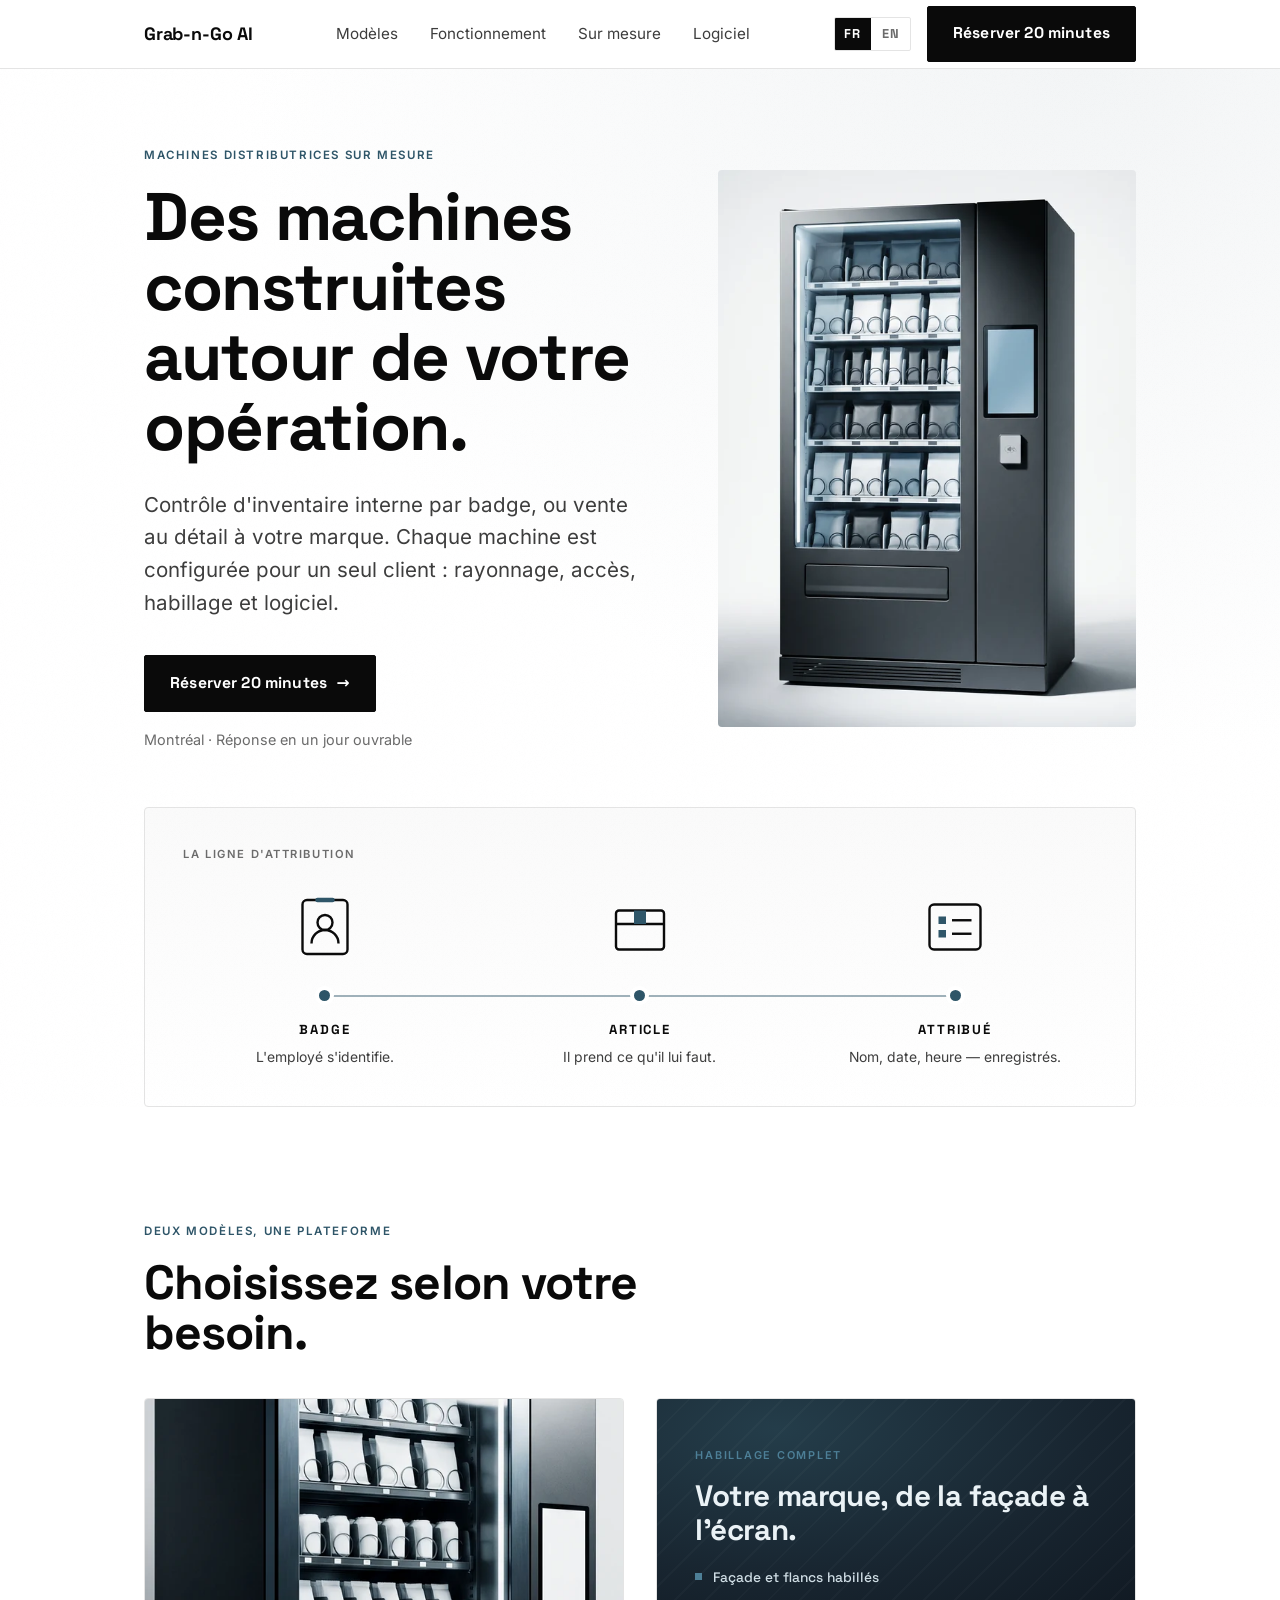
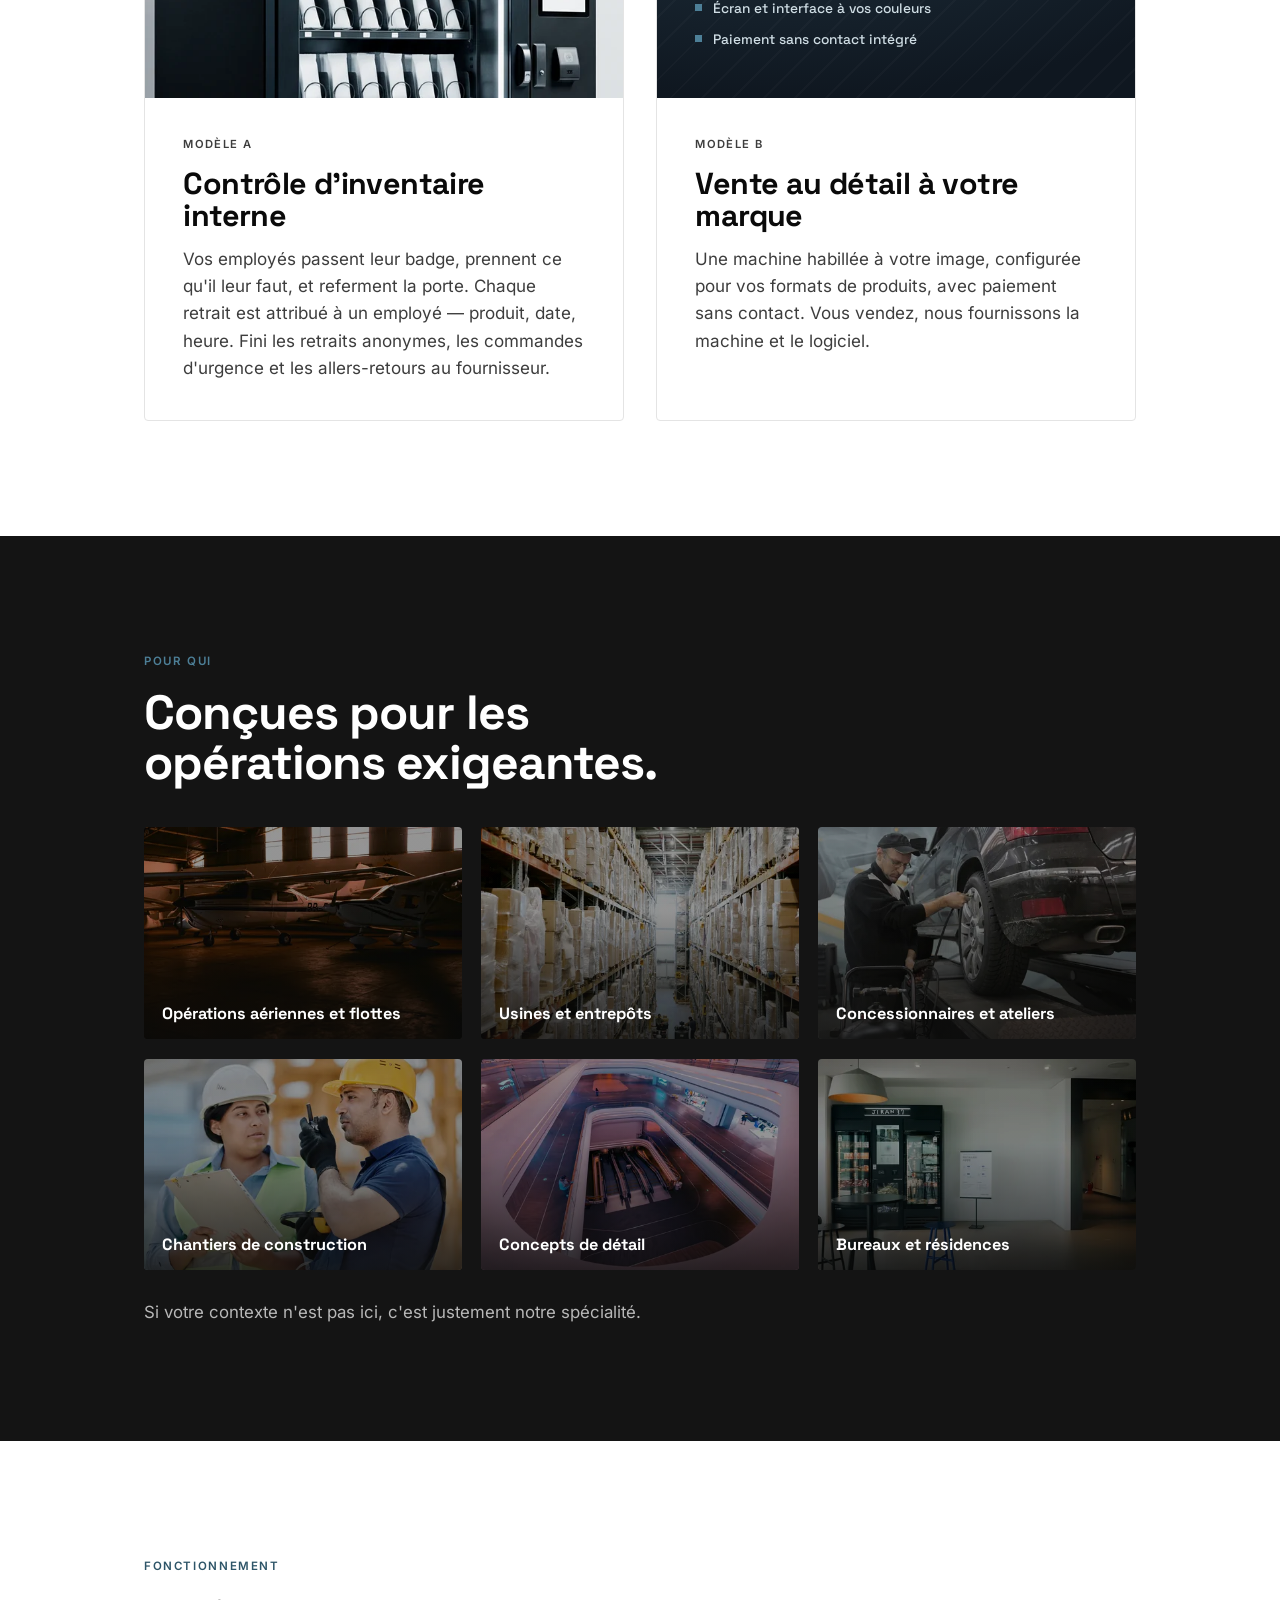
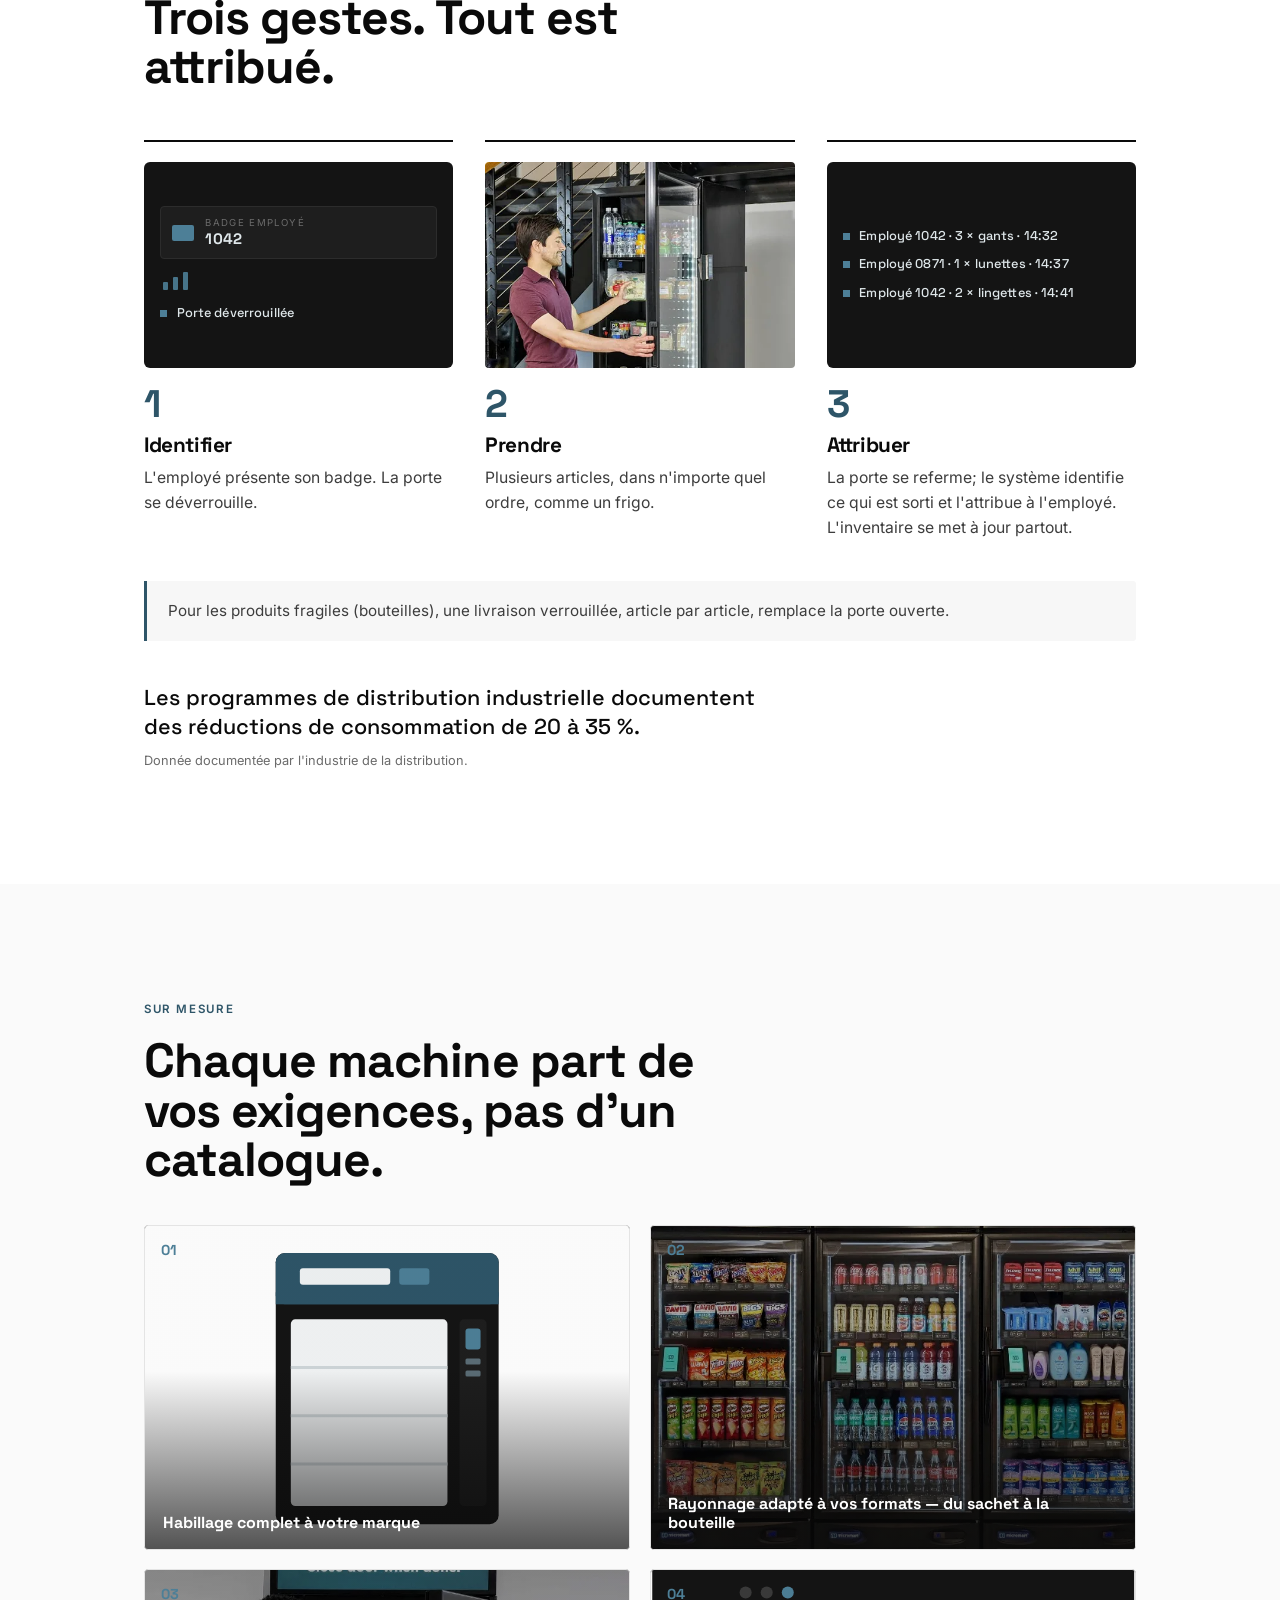
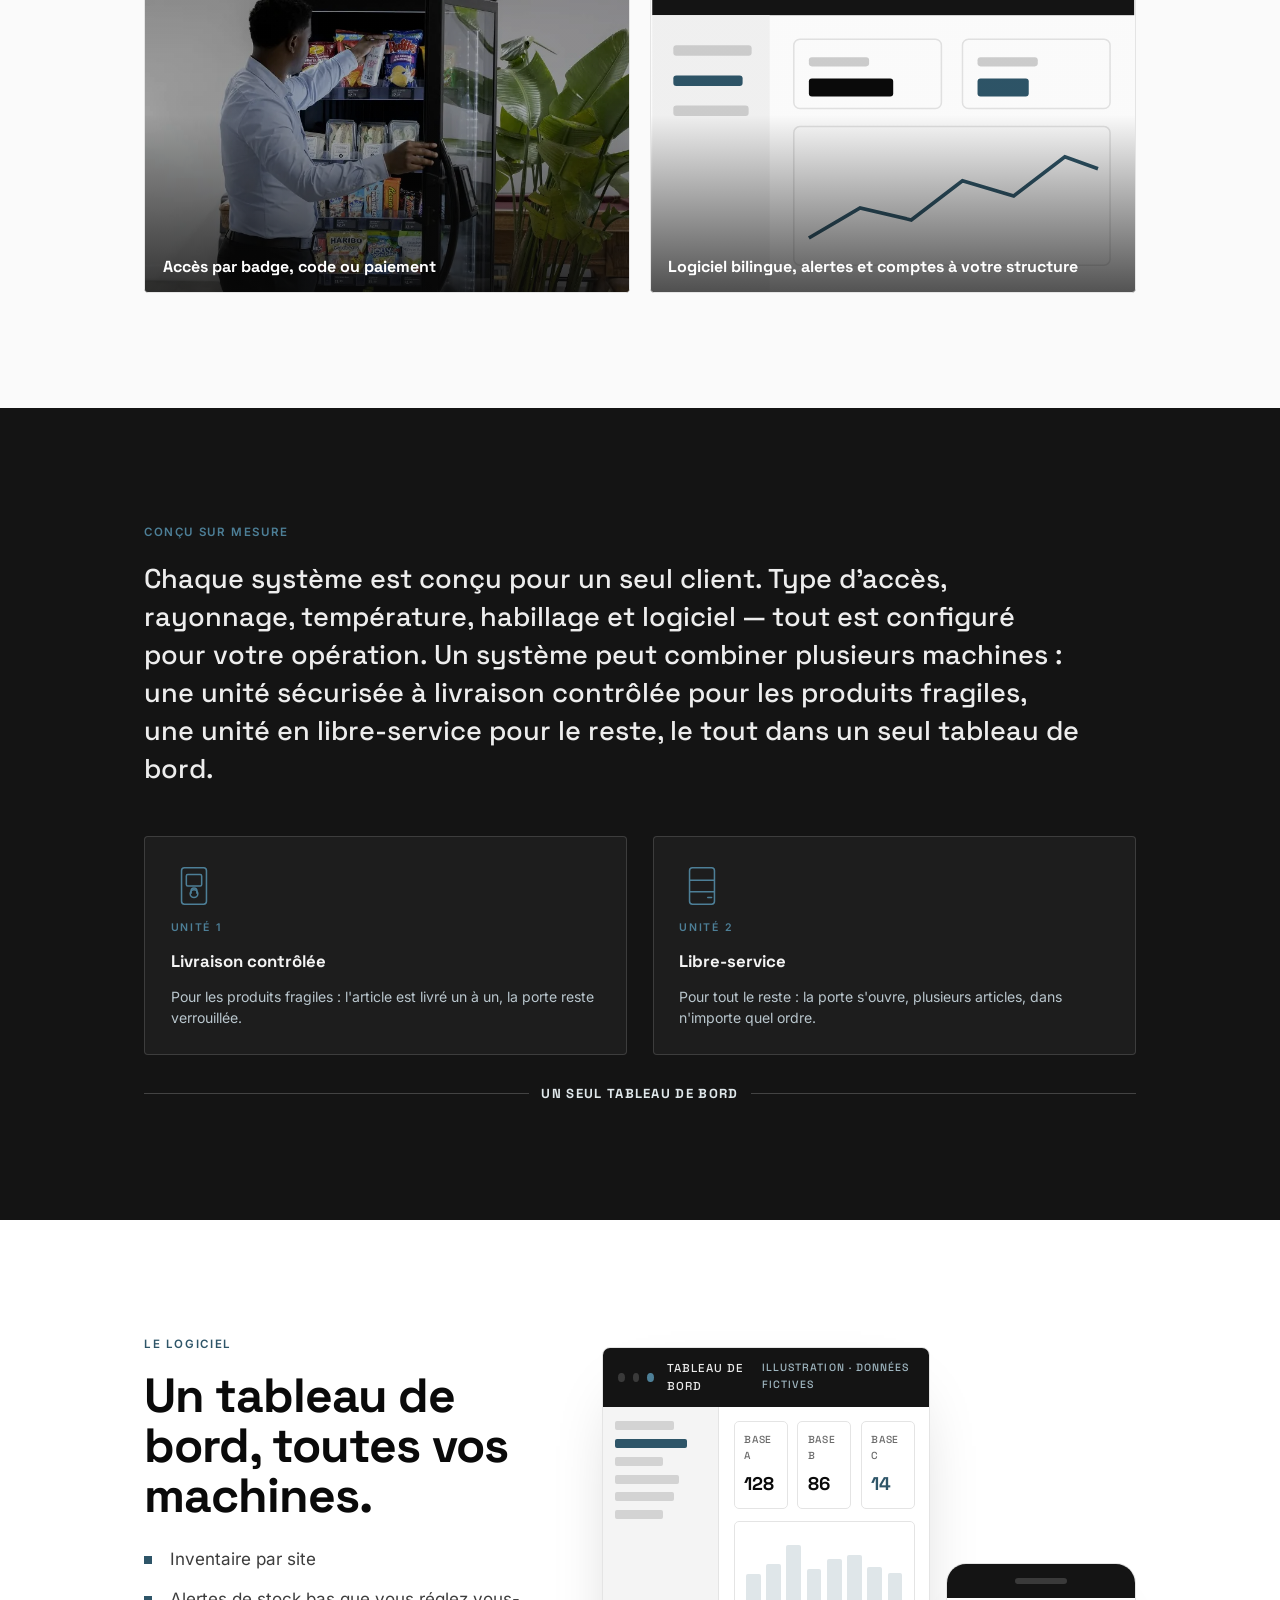
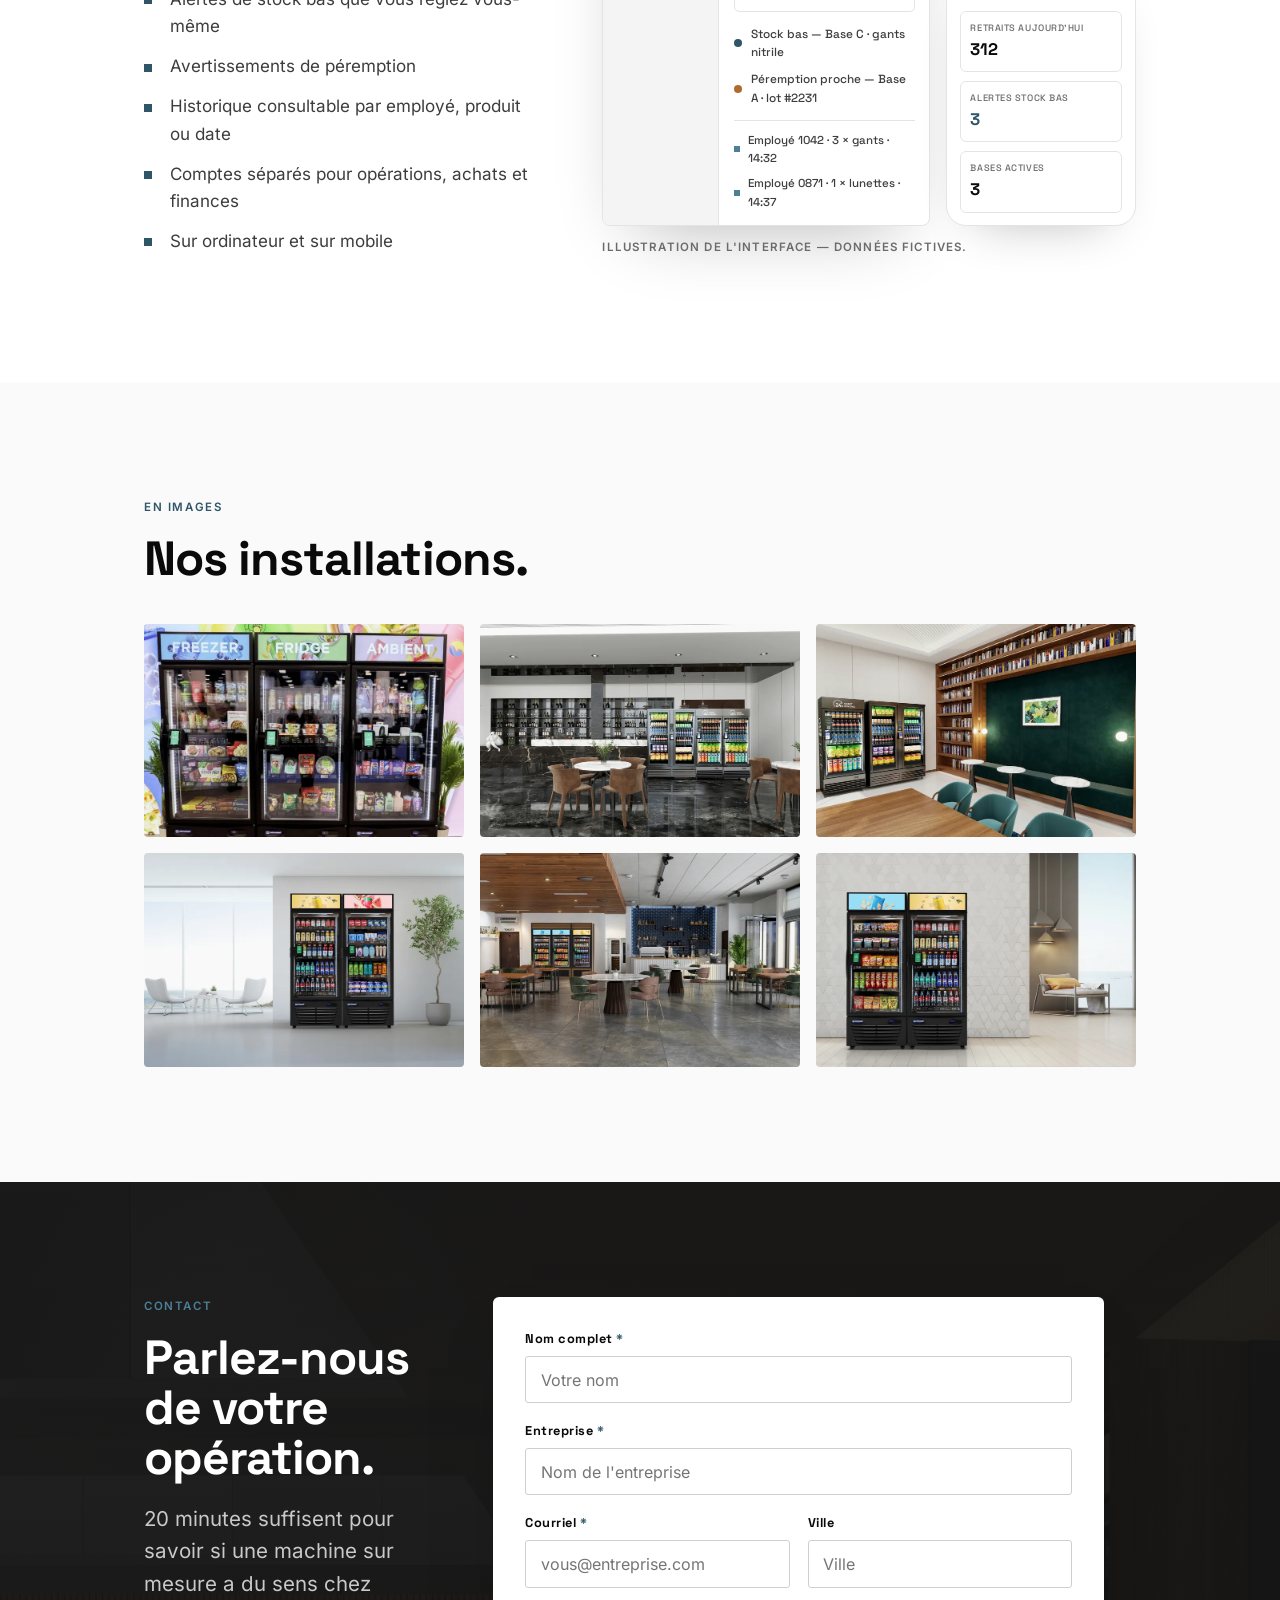
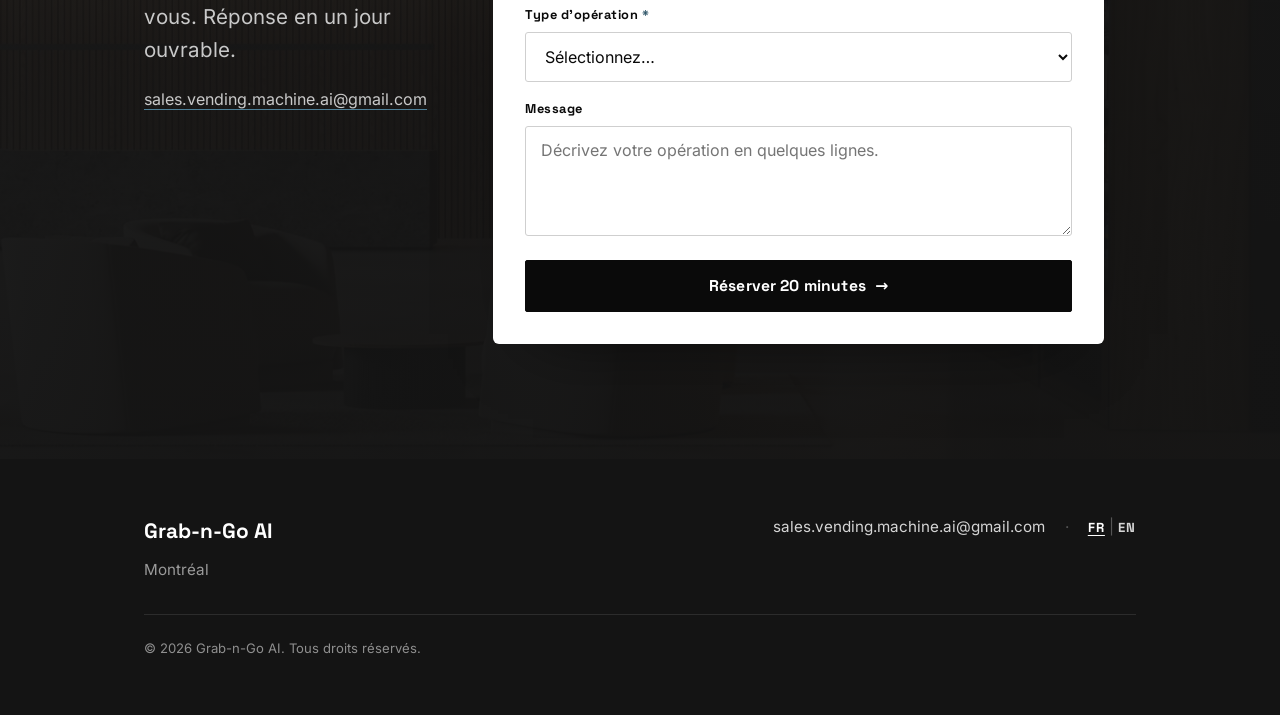
==== index.html @ d5bc0813 "video micromart on land page of website" ====
<!DOCTYPE html>
<html lang="fr-CA" class="no-js">

<head>
  <meta charset="UTF-8">
  <meta name="viewport" content="width=device-width, initial-scale=1.0">
  <title>Grab-n-Go AI — Machines distributrices sur mesure | Montréal</title>
  <meta name="description"
    content="Machines distributrices intelligentes construites sur mesure : contrôle d'inventaire par badge pour vos équipes, ou vente au détail à votre marque. Conçues et configurées à Montréal.">

  <link rel="canonical" href="https://www.grab2goshop.ca/">
  <link rel="alternate" hreflang="fr-ca" href="https://www.grab2goshop.ca/">
  <link rel="alternate" hreflang="en-ca" href="https://www.grab2goshop.ca/en/">
  <link rel="alternate" hreflang="x-default" href="https://www.grab2goshop.ca/">

  <meta property="og:type" content="website">
  <meta property="og:locale" content="fr_CA">
  <meta property="og:locale:alternate" content="en_CA">
  <meta property="og:title" content="Grab-n-Go AI — Machines distributrices sur mesure | Montréal">
  <meta property="og:description"
    content="Contrôle d'inventaire par badge pour vos équipes, ou vente au détail à votre marque. Conçues et configurées à Montréal.">
  <meta property="og:url" content="https://www.grab2goshop.ca/">

  <link rel="icon" type="image/png" sizes="32x32" href="assets/faviconlogo.jpg">
  <link rel="apple-touch-icon" href="assets/faviconlogo.jpg">

  <link rel="preload" href="assets/fonts/space-grotesk-700.woff2" as="font" type="font/woff2" crossorigin>
  <link rel="preload" href="assets/fonts/inter-400.woff2" as="font" type="font/woff2" crossorigin>
  <link rel="stylesheet" href="assets/site.css">
</head>

<body>
  <a class="skip-link" href="#contenu">Aller au contenu</a>

  <!-- ------------------------------ Header ------------------------------ -->
  <header class="site-header">
    <div class="wrap site-header__inner">
      <a class="brand" href="/" aria-label="Grab-n-Go AI — accueil">Grab-n-Go AI</a>
      <nav class="nav nav-desktop" aria-label="Principale">
        <a class="navlink" href="#modeles">Modèles</a>
        <a class="navlink" href="#fonctionnement">Fonctionnement</a>
        <a class="navlink" href="#sur-mesure">Sur mesure</a>
        <a class="navlink" href="#tableau-de-bord">Logiciel</a>
      </nav>
      <div class="nav-actions">
        <div class="lang" role="group" aria-label="Langue / Language">
          <a href="/" aria-current="true" hreflang="fr-ca">FR</a>
          <a href="/en/" hreflang="en-ca">EN</a>
        </div>
        <a class="btn header-cta header-cta--desktop" href="#contact">Réserver 20 minutes</a>
        <button class="nav-toggle" aria-expanded="false" aria-controls="mobile-nav">Menu</button>
      </div>
    </div>
    <nav class="mobile-nav" id="mobile-nav" aria-label="Mobile">
      <a href="#modeles">Modèles</a>
      <a href="#fonctionnement">Fonctionnement</a>
      <a href="#sur-mesure">Sur mesure</a>
      <a href="#tableau-de-bord">Logiciel</a>
      <a class="btn" href="#contact">Réserver 20 minutes</a>
    </nav>
  </header>

  <main id="contenu">
    <!-- ------------------------------ Hero ------------------------------ -->
    <section class="hero">
      <div class="wrap hero__grid">
        <div class="hero__text">
          <p class="eyebrow">Machines distributrices sur mesure</p>
          <h1>Des machines construites autour de votre opération.</h1>
          <p class="lede">
            Contrôle d'inventaire interne par badge, ou vente au détail à votre marque.
            Chaque machine est configurée pour un seul client : rayonnage, accès, habillage et logiciel.
          </p>
          <div class="hero-cta">
            <a class="btn" href="#contact">Réserver 20 minutes <span class="arrow" aria-hidden="true">→</span></a>
            <span class="hero-note">Montréal · Réponse en un jour ouvrable</span>
          </div>
        </div>
        <div class="hero__visual">
          <img class="hero__machine" src="assets/hero-machine-900.webp"
            srcset="assets/hero-machine-600.webp 600w, assets/hero-machine-900.webp 900w"
            sizes="(max-width:900px) 72vw, 420px" width="900" height="1200"
            loading="eager" decoding="async" fetchpriority="high"
            alt="Machine distributrice à façade vitrée, écran tactile vertical et lecteur sans contact.">
        </div>
      </div>

      <!-- Signature element: the attribution line -->
      <div class="wrap">
        <figure class="attrib" aria-label="Chaque retrait est attribué : badge, article, puis nom, date et heure.">
          <figcaption class="attrib__label">La ligne d'attribution</figcaption>
          <ol class="attrib__nodes">
            <li class="a-node">
              <span class="a-node__art" aria-hidden="true">
                <svg viewBox="0 0 48 48" fill="none" stroke="currentColor" stroke-width="1.6">
                  <rect x="9" y="6" width="30" height="36" rx="3" />
                  <line x1="19" y1="6" x2="29" y2="6" stroke-width="3" stroke-linecap="round" class="accent" />
                  <circle cx="24" cy="21" r="5" />
                  <path d="M15 35a9 9 0 0 1 18 0" />
                </svg>
              </span>
              <span class="a-node__rail" aria-hidden="true"><span class="a-node__dot"></span></span>
              <span class="a-node__label">Badge</span>
              <span class="a-node__desc">L'employé s'identifie.</span>
            </li>
            <li class="a-node">
              <span class="a-node__art" aria-hidden="true">
                <svg viewBox="0 0 48 48" fill="none" stroke="currentColor" stroke-width="1.6">
                  <rect x="8" y="13" width="32" height="26" rx="2" />
                  <line x1="8" y1="22" x2="40" y2="22" />
                  <rect x="20" y="13" width="8" height="9" fill="currentColor" stroke="none" class="accent" />
                </svg>
              </span>
              <span class="a-node__rail" aria-hidden="true"><span class="a-node__dot"></span></span>
              <span class="a-node__label">Article</span>
              <span class="a-node__desc">Il prend ce qu'il lui faut.</span>
            </li>
            <li class="a-node">
              <span class="a-node__art" aria-hidden="true">
                <svg viewBox="0 0 48 48" fill="none" stroke="currentColor" stroke-width="1.6">
                  <rect x="7" y="9" width="34" height="30" rx="3" />
                  <rect x="13" y="17" width="5" height="5" fill="currentColor" stroke="none" class="accent" />
                  <line x1="22" y1="19.5" x2="35" y2="19.5" />
                  <rect x="13" y="26" width="5" height="5" fill="currentColor" stroke="none" class="accent" />
                  <line x1="22" y1="28.5" x2="35" y2="28.5" />
                </svg>
              </span>
              <span class="a-node__rail" aria-hidden="true"><span class="a-node__dot"></span></span>
              <span class="a-node__label">Attribué</span>
              <span class="a-node__desc">Nom, date, heure — enregistrés.</span>
            </li>
          </ol>
        </figure>
      </div>
    </section>

    <!-- ---------------------------- Two pillars ------------------------- -->
    <section class="section" id="modeles">
      <div class="wrap">
        <p class="eyebrow">Deux modèles, une plateforme</p>
        <h2 class="h2">Choisissez selon votre besoin.</h2>
        <div class="pillars reveal-up">
          <article class="pillar">
            <div class="media">
              <img src="assets/pillar-inventory-845.webp"
                srcset="assets/pillar-inventory-640.webp 640w, assets/pillar-inventory-845.webp 845w"
                sizes="(max-width:760px) 100vw, 540px" width="845" height="528" loading="lazy" decoding="async"
                alt="Rayonnage intérieur d'une machine, articles rangés par rangées.">
            </div>
            <div class="pillar__body">
              <p class="pillar__tag">Modèle A</p>
              <h3>Contrôle d'inventaire interne</h3>
              <p>
                Vos employés passent leur badge, prennent ce qu'il leur faut, et referment la porte.
                Chaque retrait est attribué à un employé — produit, date, heure. Fini les retraits anonymes,
                les commandes d'urgence et les allers-retours au fournisseur.
              </p>
            </div>
          </article>
          <article class="pillar">
            <div class="tpanel">
              <span class="tpanel__kicker">Habillage complet</span>
              <span class="tpanel__line">Votre marque, de la façade à l'écran.</span>
              <ul class="tpanel__list">
                <li>Façade et flancs habillés</li>
                <li>Écran et interface à vos couleurs</li>
                <li>Paiement sans contact intégré</li>
              </ul>
            </div>
            <div class="pillar__body">
              <p class="pillar__tag">Modèle B</p>
              <h3>Vente au détail à votre marque</h3>
              <p>
                Une machine habillée à votre image, configurée pour vos formats de produits,
                avec paiement sans contact. Vous vendez, nous fournissons la machine et le logiciel.
              </p>
            </div>
          </article>
        </div>
      </div>
    </section>

    <!-- --------------------------- Industries --------------------------- -->
    <section class="section section--panel">
      <div class="wrap">
        <p class="eyebrow">Pour qui</p>
        <h2 class="h2" style="color:#fff">Conçues pour les opérations exigeantes.</h2>
        <div class="ind-grid reveal-up">
          <div class="ind-card">
            <img src="assets/ind-aviation-800.webp"
              srcset="assets/ind-aviation-480.webp 480w, assets/ind-aviation-800.webp 800w"
              sizes="(max-width:480px) 100vw, (max-width:820px) 50vw, 340px" width="800" height="533"
              loading="lazy" decoding="async" alt="Petits avions dans un hangar d'aviation.">
            <span class="ind-label">Opérations aériennes et flottes</span>
          </div>
          <div class="ind-card">
            <img src="assets/ind-warehouse-800.webp"
              srcset="assets/ind-warehouse-480.webp 480w, assets/ind-warehouse-800.webp 800w"
              sizes="(max-width:480px) 100vw, (max-width:820px) 50vw, 340px" width="800" height="533"
              loading="lazy" decoding="async" alt="Allée d'entrepôt bordée de rayonnages.">
            <span class="ind-label">Usines et entrepôts</span>
          </div>
          <div class="ind-card">
            <img src="assets/ind-dealership-800.webp"
              srcset="assets/ind-dealership-480.webp 480w, assets/ind-dealership-800.webp 800w"
              sizes="(max-width:480px) 100vw, (max-width:820px) 50vw, 340px" width="800" height="533"
              loading="lazy" decoding="async" alt="Atelier de service automobile avec un véhicule sur pont.">
            <span class="ind-label">Concessionnaires et ateliers</span>
          </div>
          <div class="ind-card">
            <img src="assets/ind-construction-800.webp"
              srcset="assets/ind-construction-480.webp 480w, assets/ind-construction-800.webp 800w"
              sizes="(max-width:480px) 100vw, (max-width:820px) 50vw, 340px" width="800" height="533"
              loading="lazy" decoding="async" alt="Deux travailleurs de chantier en équipement de protection.">
            <span class="ind-label">Chantiers de construction</span>
          </div>
          <div class="ind-card">
            <img src="assets/ind-mall-800.webp"
              srcset="assets/ind-mall-480.webp 480w, assets/ind-mall-800.webp 800w"
              sizes="(max-width:480px) 100vw, (max-width:820px) 50vw, 340px" width="800" height="533"
              loading="lazy" decoding="async" alt="Intérieur d'un centre commercial moderne.">
            <span class="ind-label">Concepts de détail</span>
          </div>
          <div class="ind-card">
            <img src="assets/ind-office-800.webp"
              srcset="assets/ind-office-480.webp 480w, assets/ind-office-800.webp 800w"
              sizes="(max-width:480px) 100vw, (max-width:820px) 50vw, 340px" width="800" height="533"
              loading="lazy" decoding="async" alt="Espace de bureau lumineux.">
            <span class="ind-label">Bureaux et résidences</span>
          </div>
        </div>
        <p class="industries-note">Si votre contexte n'est pas ici, c'est justement notre spécialité.</p>
      </div>
    </section>

    <!-- --------------------------- How it works ------------------------- -->
    <section class="section" id="fonctionnement">
      <div class="wrap">
        <p class="eyebrow">Fonctionnement</p>
        <h2 class="h2">Trois gestes. Tout est attribué.</h2>
        <ol class="steps reveal-up" style="list-style:none;padding:0">
          <li class="step">
            <div class="badgecard" aria-label="Un badge employé est présenté au lecteur; la porte se déverrouille.">
              <div class="badgecard__badge">
                <span class="badgecard__chip" aria-hidden="true"></span>
                <span class="badgecard__who">
                  <span class="badgecard__label">Badge employé</span>
                  <span class="badgecard__num">1042</span>
                </span>
              </div>
              <span class="badgecard__wave" aria-hidden="true"><i></i><i></i><i></i></span>
              <div class="badgecard__state"><span class="tick"></span> Porte déverrouillée</div>
            </div>
            <div class="step__num">1</div>
            <h3>Identifier</h3>
            <p>L'employé présente son badge. La porte se déverrouille.</p>
          </li>
          <li class="step">
            <div class="media">
              <img src="assets/step-take-601.webp"
                srcset="assets/step-take-520.webp 520w, assets/step-take-601.webp 601w"
                sizes="(max-width:760px) 100vw, 340px" width="601" height="400" loading="lazy" decoding="async"
                alt="Porte de la machine ouverte donnant sur les produits.">
            </div>
            <div class="step__num">2</div>
            <h3>Prendre</h3>
            <p>Plusieurs articles, dans n'importe quel ordre, comme un frigo.</p>
          </li>
          <li class="step">
            <div class="logcard" aria-label="Exemple de journal de retraits attribués.">
              <div class="logrow"><span class="tick"></span> Employé 1042 · 3 × gants · 14:32</div>
              <div class="logrow new"><span class="tick"></span> Employé 0871 · 1 × lunettes · 14:37</div>
              <div class="logrow"><span class="tick"></span> Employé 1042 · 2 × lingettes · 14:41</div>
            </div>
            <div class="step__num">3</div>
            <h3>Attribuer</h3>
            <p>La porte se referme; le système identifie ce qui est sorti et l'attribue à l'employé.
              L'inventaire se met à jour partout.</p>
          </li>
        </ol>
        <p class="footnote">
          Pour les produits fragiles (bouteilles), une livraison verrouillée, article par article,
          remplace la porte ouverte.
        </p>
        <p class="claim">
          Les programmes de distribution industrielle documentent des réductions de consommation
          de 20 à 35 %.
          <small>Donnée documentée par l'industrie de la distribution.</small>
        </p>
      </div>
    </section>

    <!-- --------------------------- Customization ------------------------ -->
    <section class="section section--soft" id="sur-mesure">
      <div class="wrap">
        <p class="eyebrow">Sur mesure</p>
        <h2 class="h2">Chaque machine part de vos exigences, pas d'un catalogue.</h2>
        <div class="custom-grid reveal-up">
          <div class="custom-tile">
            <div class="miniframe" aria-hidden="true">
              <svg viewBox="0 0 320 214" role="img" aria-label="Schéma d'une machine habillée aux couleurs du client.">
                <rect width="320" height="214" fill="#fff" />
                <rect x="86" y="18" width="148" height="180" rx="6" fill="#141414" />
                <rect x="86" y="18" width="148" height="34" rx="6" fill="#2e5568" />
                <rect x="86" y="44" width="148" height="8" fill="#2e5568" />
                <rect x="102" y="28" width="60" height="11" rx="2" fill="#ffffff" opacity=".92" />
                <rect x="168" y="28" width="20" height="11" rx="2" fill="#4d7f97" />
                <rect x="96" y="62" width="104" height="124" rx="3" fill="#f2f4f5" />
                <line x1="96" y1="94" x2="200" y2="94" stroke="#cfd6d9" stroke-width="2" />
                <line x1="96" y1="126" x2="200" y2="126" stroke="#cfd6d9" stroke-width="2" />
                <line x1="96" y1="158" x2="200" y2="158" stroke="#cfd6d9" stroke-width="2" />
                <rect x="208" y="62" width="18" height="124" rx="3" fill="#1e1e1e" />
                <rect x="212" y="68" width="10" height="14" rx="2" fill="#4d7f97" />
                <rect x="212" y="88" width="10" height="4" rx="1" fill="#5b6d76" />
                <rect x="212" y="96" width="10" height="4" rx="1" fill="#5b6d76" />
              </svg>
            </div>
            <span class="mark">01</span>
            <span class="tile-label">Habillage complet à votre marque</span>
          </div>
          <div class="custom-tile">
            <div class="media">
              <img src="assets/custom-shelving-633.webp"
                srcset="assets/custom-shelving-520.webp 520w, assets/custom-shelving-633.webp 633w"
                sizes="(max-width:640px) 100vw, 540px" width="633" height="633" loading="lazy" decoding="async"
                alt="Rayonnage intérieur d'une machine.">
            </div>
            <span class="mark">02</span>
            <span class="tile-label">Rayonnage adapté à vos formats — du sachet à la bouteille</span>
          </div>
          <div class="custom-tile">
            <div class="media">
              <img src="assets/custom-access-803.webp"
                srcset="assets/custom-access-520.webp 520w, assets/custom-access-803.webp 803w"
                sizes="(max-width:640px) 100vw, 540px" width="803" height="803" loading="lazy" decoding="async"
                alt="Gros plan sur l'accès et l'interface de la machine.">
            </div>
            <span class="mark">03</span>
            <span class="tile-label">Accès par badge, code ou paiement</span>
          </div>
          <div class="custom-tile">
            <div class="miniframe" aria-hidden="true">
              <svg viewBox="0 0 320 214" role="img" aria-label="Aperçu du logiciel.">
                <rect width="320" height="214" fill="#fff" />
                <rect width="320" height="30" fill="#141414" />
                <circle cx="62" cy="15" r="4" fill="#3a3a3a" />
                <circle cx="76" cy="15" r="4" fill="#3a3a3a" />
                <circle cx="90" cy="15" r="4" fill="#4d7f97" />
                <rect x="0" y="30" width="78" height="184" fill="#f4f4f4" />
                <rect x="14" y="50" width="52" height="7" rx="2" fill="#cfcfcf" />
                <rect x="14" y="70" width="46" height="7" rx="2" fill="#2e5568" />
                <rect x="14" y="90" width="50" height="7" rx="2" fill="#cfcfcf" />
                <rect x="94" y="46" width="98" height="46" rx="4" fill="#fff" stroke="#e4e4e4" />
                <rect x="206" y="46" width="98" height="46" rx="4" fill="#fff" stroke="#e4e4e4" />
                <rect x="104" y="58" width="40" height="6" rx="2" fill="#cfcfcf" />
                <rect x="104" y="72" width="56" height="12" rx="2" fill="#0a0a0a" />
                <rect x="216" y="58" width="40" height="6" rx="2" fill="#cfcfcf" />
                <rect x="216" y="72" width="34" height="12" rx="2" fill="#2e5568" />
                <rect x="94" y="104" width="210" height="92" rx="4" fill="#fff" stroke="#e4e4e4" />
                <polyline points="104,178 138,158 172,166 206,140 240,150 274,124 296,132"
                  fill="none" stroke="#2e5568" stroke-width="2.4" />
              </svg>
            </div>
            <span class="mark">04</span>
            <span class="tile-label">Logiciel bilingue, alertes et comptes à votre structure</span>
          </div>
        </div>
      </div>
    </section>

    <!-- ------------------------- Capability case ------------------------ -->
    <section class="section section--panel case">
      <div class="wrap">
        <p class="eyebrow">Conçu sur mesure</p>
        <p style="color:#ededed;font-family:var(--font-display);font-weight:400;font-size:clamp(1.15rem,2.4vw,1.7rem);line-height:1.4;max-width:52ch">
          Chaque système est conçu pour un seul client. Type d'accès, rayonnage, température, habillage
          et logiciel — tout est configuré pour votre opération. Un système peut combiner plusieurs
          machines : une unité sécurisée à livraison contrôlée pour les produits fragiles, une unité en
          libre-service pour le reste, le tout dans un seul tableau de bord.
        </p>
        <div class="sysmap reveal-up">
          <div class="sysmap__unit">
            <svg viewBox="0 0 48 48" fill="none" stroke="currentColor" stroke-width="1.6" aria-hidden="true">
              <rect x="11" y="5" width="26" height="38" rx="3" />
              <rect x="16" y="12" width="16" height="12" rx="1.5" />
              <circle cx="24" cy="32" r="4" />
              <path d="M21 32v-3a3 3 0 0 1 6 0v3" />
            </svg>
            <span class="sysmap__tag">Unité 1</span>
            <span class="sysmap__name">Livraison contrôlée</span>
            <span class="sysmap__note">Pour les produits fragiles : l'article est livré un à un, la porte reste verrouillée.</span>
          </div>
          <div class="sysmap__unit">
            <svg viewBox="0 0 48 48" fill="none" stroke="currentColor" stroke-width="1.6" aria-hidden="true">
              <rect x="11" y="5" width="26" height="38" rx="3" />
              <line x1="11" y1="18" x2="37" y2="18" />
              <line x1="11" y1="30" x2="37" y2="30" />
              <path d="M30 36h4" stroke-linecap="round" />
            </svg>
            <span class="sysmap__tag">Unité 2</span>
            <span class="sysmap__name">Libre-service</span>
            <span class="sysmap__note">Pour tout le reste : la porte s'ouvre, plusieurs articles, dans n'importe quel ordre.</span>
          </div>
          <p class="sysmap__join">Un seul tableau de bord</p>
        </div>
      </div>
    </section>

    <!-- ---------------------------- Dashboard --------------------------- -->
    <section class="section" id="tableau-de-bord">
      <div class="wrap dash">
        <div>
          <p class="eyebrow">Le logiciel</p>
          <h2 class="h2">Un tableau de bord, toutes vos machines.</h2>
          <ul>
            <li>Inventaire par site</li>
            <li>Alertes de stock bas que vous réglez vous-même</li>
            <li>Avertissements de péremption</li>
            <li>Historique consultable par employé, produit ou date</li>
            <li>Comptes séparés pour opérations, achats et finances</li>
            <li>Sur ordinateur et sur mobile</li>
          </ul>
        </div>
        <figure>
          <div class="dashwrap">
            <div class="dashboard">
              <div class="db-bar">
                <span class="dbdot"></span><span class="dbdot"></span><span class="dbdot live"></span>
                <span class="dbtitle">Tableau de bord</span>
                <span class="dbtag">Illustration · données fictives</span>
              </div>
              <div class="db-body">
                <div class="db-side">
                  <div class="s w1"></div><div class="s on"></div><div class="s w2"></div>
                  <div class="s w3"></div><div class="s w1"></div><div class="s w2"></div>
                </div>
                <div class="db-main">
                  <div class="db-sites">
                    <div class="db-site"><div class="name">Base A</div><div class="val">128</div></div>
                    <div class="db-site"><div class="name">Base B</div><div class="val">86</div></div>
                    <div class="db-site"><div class="name">Base C</div><div class="val accent">14</div></div>
                  </div>
                  <div class="db-chart">
                    <div class="bars">
                      <div class="b" style="--h:38%"></div>
                      <div class="b" style="--h:54%"></div>
                      <div class="b grow" style="--h:20%;--h2:82%"></div>
                      <div class="b" style="--h:46%"></div>
                      <div class="b" style="--h:62%"></div>
                      <div class="b grow" style="--h:24%;--h2:68%"></div>
                      <div class="b" style="--h:50%"></div>
                      <div class="b" style="--h:40%"></div>
                    </div>
                  </div>
                  <div class="db-alerts">
                    <div class="db-alert"><span class="pip low"></span> Stock bas — Base C · gants nitrile</div>
                    <div class="db-alert"><span class="pip exp"></span> Péremption proche — Base A · lot #2231</div>
                  </div>
                  <div class="db-log">
                    <div class="db-logline"><span class="tk"></span> Employé 1042 · 3 × gants · 14:32</div>
                    <div class="db-logline new"><span class="tk"></span> Employé 0871 · 1 × lunettes · 14:37</div>
                  </div>
                </div>
              </div>
            </div>
            <div class="phone" aria-hidden="true">
              <div class="p-top"><span class="p-notch"></span></div>
              <div class="p-body">
                <div class="p-stat"><div class="k">Retraits aujourd'hui</div><div class="v">312</div></div>
                <div class="p-stat"><div class="k">Alertes stock bas</div><div class="v accent">3</div></div>
                <div class="p-stat"><div class="k">Bases actives</div><div class="v">3</div></div>
              </div>
            </div>
          </div>
          <figcaption>Illustration de l'interface — données fictives.</figcaption>
        </figure>
      </div>
    </section>

    <!-- ----------------------------- Gallery ---------------------------- -->
    <section class="section section--soft" id="en-images">
      <div class="wrap">
        <p class="eyebrow">En images</p>
        <h2 class="h2">Nos installations.</h2>
        <div class="gallery-grid reveal-up">
          <button class="gallery-item" data-full="assets/gal-1-1344.webp" data-alt="Système de machine complet.">
            <img src="assets/gal-1-800.webp" width="800" height="533" loading="lazy" decoding="async"
              sizes="(max-width:480px) 100vw, (max-width:820px) 50vw, 340px" alt="Système de machine complet.">
          </button>
          <button class="gallery-item" data-full="assets/gal-2-1600.webp" data-alt="Installation dans un hall.">
            <img src="assets/gal-2-800.webp" width="800" height="533" loading="lazy" decoding="async"
              sizes="(max-width:480px) 100vw, (max-width:820px) 50vw, 340px" alt="Installation dans un hall.">
          </button>
          <button class="gallery-item" data-full="assets/gal-3-1600.webp" data-alt="Installation en bibliothèque.">
            <img src="assets/gal-3-800.webp" width="800" height="533" loading="lazy" decoding="async"
              sizes="(max-width:480px) 100vw, (max-width:820px) 50vw, 340px" alt="Installation en bibliothèque.">
          </button>
          <button class="gallery-item" data-full="assets/gal-4-1600.webp" data-alt="Installation de bureau.">
            <img src="assets/gal-4-800.webp" width="800" height="533" loading="lazy" decoding="async"
              sizes="(max-width:480px) 100vw, (max-width:820px) 50vw, 340px" alt="Installation de bureau.">
          </button>
          <button class="gallery-item" data-full="assets/gal-5-1600.webp" data-alt="Installation dans un salon.">
            <img src="assets/gal-5-800.webp" width="800" height="533" loading="lazy" decoding="async"
              sizes="(max-width:480px) 100vw, (max-width:820px) 50vw, 340px" alt="Installation dans un salon.">
          </button>
          <button class="gallery-item" data-full="assets/gal-6-1600.webp" data-alt="Installation résidentielle.">
            <img src="assets/gal-6-800.webp" width="800" height="533" loading="lazy" decoding="async"
              sizes="(max-width:480px) 100vw, (max-width:820px) 50vw, 340px" alt="Installation résidentielle.">
          </button>
        </div>
      </div>
    </section>

    <!-- ---------------------------- CTA + form -------------------------- -->
    <section class="section contact contact--dark" id="contact">
      <div class="contact__bg" aria-hidden="true">
        <img src="assets/cta-bg-1600.webp" width="1600" height="900" loading="lazy" decoding="async" alt="">
      </div>
      <div class="wrap contact__inner">
        <div>
          <p class="eyebrow">Contact</p>
          <h2 class="h2">Parlez-nous de votre opération.</h2>
          <p class="lede">
            20 minutes suffisent pour savoir si une machine sur mesure a du sens chez vous.
            Réponse en un jour ouvrable.
          </p>
          <p class="lede" style="font-size:1rem">
            <a href="mailto:sales.vending.machine.ai@gmail.com" style="border-bottom:1px solid var(--accent-hi)">sales.vending.machine.ai@gmail.com</a>
          </p>
        </div>

        <form class="form"
          action="https://n8n.srv1387762.hstgr.cloud/webhook/8da2b1f3-dc5b-4f8a-bd5e-9a5a62bb15b9"
          method="POST">
          <input type="text" name="_gotcha" class="hp" tabindex="-1" autocomplete="off" aria-hidden="true">
          <input type="hidden" name="language" value="fr">

          <div class="field">
            <label for="name">Nom complet <span class="req" aria-hidden="true">*</span></label>
            <input type="text" id="name" name="name" required minlength="2" pattern=".*\S.*"
              autocomplete="name" placeholder="Votre nom">
          </div>
          <div class="field">
            <label for="company">Entreprise <span class="req" aria-hidden="true">*</span></label>
            <input type="text" id="company" name="company" required minlength="2" pattern=".*\S.*"
              autocomplete="organization" placeholder="Nom de l'entreprise">
          </div>
          <div class="form-row">
            <div class="field">
              <label for="email">Courriel <span class="req" aria-hidden="true">*</span></label>
              <input type="email" id="email" name="email" required autocomplete="email"
                placeholder="vous@entreprise.com">
            </div>
            <div class="field">
              <label for="city">Ville</label>
              <input type="text" id="city" name="city" autocomplete="address-level2" placeholder="Ville">
            </div>
          </div>
          <div class="field">
            <label for="operation">Type d'opération <span class="req" aria-hidden="true">*</span></label>
            <select id="operation" name="operation" required>
              <option value="">Sélectionnez…</option>
              <option value="usine-entrepot">Usine ou entrepôt</option>
              <option value="concession-atelier">Concession ou atelier</option>
              <option value="chantier-entrepreneur">Chantier / entrepreneur</option>
              <option value="aviation-flotte">Aviation ou flotte</option>
              <option value="detail">Commerce de détail</option>
              <option value="bureau-residence">Bureau ou résidence</option>
              <option value="autre">Autre</option>
            </select>
          </div>
          <div class="field">
            <label for="message">Message</label>
            <textarea id="message" name="message" rows="4"
              placeholder="Décrivez votre opération en quelques lignes."></textarea>
          </div>
          <button type="submit" class="btn">Réserver 20 minutes <span class="arrow" aria-hidden="true">→</span></button>
        </form>
      </div>
    </section>
  </main>

  <!-- ------------------------------ Footer ----------------------------- -->
  <footer class="site-footer">
    <div class="wrap">
      <div class="footer-top">
        <div>
          <div class="footer-brand">Grab-n-Go AI</div>
          <p style="margin-top:.6rem;color:#9a9a9a;font-size:.95rem">Montréal</p>
        </div>
        <div class="footer-meta">
          <a href="mailto:sales.vending.machine.ai@gmail.com">sales.vending.machine.ai@gmail.com</a>
          <span class="sep" aria-hidden="true">·</span>
          <span class="footer-lang">
            <a href="/" aria-current="true" hreflang="fr-ca">FR</a>
            <span class="sep" aria-hidden="true">|</span>
            <a href="/en/" hreflang="en-ca">EN</a>
          </span>
        </div>
      </div>
      <div class="footer-bottom">© 2026 Grab-n-Go AI. Tous droits réservés.</div>
    </div>
  </footer>

  <!-- Lightbox -->
  <div class="lightbox" aria-hidden="true" role="dialog" aria-modal="true" aria-label="Galerie">
    <button class="lightbox__close" aria-label="Fermer">×</button>
    <button class="lightbox__nav prev" aria-label="Précédent">‹</button>
    <img src="" alt="">
    <button class="lightbox__nav next" aria-label="Suivant">›</button>
  </div>

  <script src="assets/site.js" defer></script>
</body>

</html>
---- assets/site.css ----
/* ==========================================================================
   Grab-n-Go AI — grab2goshop.ca
   Industrial-precision brand: black on white, one restrained steel accent.
   Bespoke stylesheet (no framework). Shared by FR (/) and EN (/en/).
   ========================================================================== */

/* ------------------------- Self-hosted fonts ---------------------------- */
@font-face {
  font-family: "Space Grotesk"; font-style: normal; font-weight: 500;
  font-display: swap; src: url("fonts/space-grotesk-500.woff2") format("woff2");
}
@font-face {
  font-family: "Space Grotesk"; font-style: normal; font-weight: 700;
  font-display: swap; src: url("fonts/space-grotesk-700.woff2") format("woff2");
}
@font-face {
  font-family: "Inter"; font-style: normal; font-weight: 400;
  font-display: swap; src: url("fonts/inter-400.woff2") format("woff2");
}
@font-face {
  font-family: "Inter"; font-style: normal; font-weight: 500;
  font-display: swap; src: url("fonts/inter-500.woff2") format("woff2");
}
@font-face {
  font-family: "Inter"; font-style: normal; font-weight: 600;
  font-display: swap; src: url("fonts/inter-600.woff2") format("woff2");
}

:root {
  --ink: #0a0a0a;
  --ink-2: #3d3d3d;
  --ink-3: #6b6b6b;
  --paper: #ffffff;
  --panel: #141414;
  --panel-2: #1e1e1e;
  --line: #e4e4e4;
  --line-2: #2c2c2c;
  --accent: #2e5568;
  --accent-hi: #4d7f97;
  --focus: #2e5568;

  --font-display: "Space Grotesk", "Segoe UI", system-ui, sans-serif;
  --font-body: "Inter", "Segoe UI", system-ui, -apple-system, sans-serif;

  --wrap: 1120px;
  --gutter: clamp(20px, 5vw, 64px);
  --section-y: clamp(64px, 9vw, 128px);
}

/* ------------------------------- Reset ---------------------------------- */
*, *::before, *::after { box-sizing: border-box; }
html { -webkit-text-size-adjust: 100%; scroll-behavior: smooth; }
@media (prefers-reduced-motion: reduce) { html { scroll-behavior: auto; } }

body {
  margin: 0;
  font-family: var(--font-body);
  color: var(--ink);
  background: var(--paper);
  line-height: 1.6;
  font-size: 17px;
  -webkit-font-smoothing: antialiased;
  text-rendering: optimizeLegibility;
}

img, svg { max-width: 100%; display: block; }
a { color: inherit; text-decoration: none; }
button { font-family: inherit; }

h1, h2, h3 {
  font-family: var(--font-display);
  font-weight: 700;
  line-height: 1.04;
  letter-spacing: -0.02em;
  margin: 0;
}
p { margin: 0; }

/* --------------------------- Layout helpers ----------------------------- */
.wrap { width: 100%; max-width: var(--wrap); margin-inline: auto; padding-inline: var(--gutter); }
.section { padding-block: var(--section-y); }
.section--panel { background: var(--panel); color: #f4f4f4; }
.section--soft { background: #fafafa; }

.eyebrow {
  font-family: var(--font-body);
  font-weight: 600;
  font-size: 0.72rem;
  letter-spacing: 0.14em;
  text-transform: uppercase;
  color: var(--accent);
  margin: 0 0 1.1rem;
}
.section--panel .eyebrow { color: var(--accent-hi); }

.h2 { font-size: clamp(1.9rem, 4.4vw, 3rem); max-width: 20ch; }
.lede { font-size: clamp(1.05rem, 1.6vw, 1.3rem); color: var(--ink-2); max-width: 62ch; margin-top: 1.25rem; }
.section--panel .lede { color: #c9c9c9; }

.skip-link {
  position: absolute; left: -999px; top: 0; z-index: 200;
  background: var(--ink); color: #fff; padding: 12px 18px; border-radius: 0 0 6px 0;
}
.skip-link:focus { left: 0; }

:focus-visible { outline: 3px solid var(--focus); outline-offset: 3px; border-radius: 2px; }

/* ------------------------ One reveal style ------------------------------ */
.reveal-up { opacity: 0; transform: translateY(18px); transition: opacity .42s ease, transform .42s ease; }
.reveal-up.is-visible { opacity: 1; transform: none; }
@media (prefers-reduced-motion: reduce) {
  .reveal-up { opacity: 1; transform: none; transition: none; }
}
.no-js .reveal-up { opacity: 1; transform: none; }

/* ------------------------------ Buttons --------------------------------- */
.btn {
  display: inline-flex; align-items: center; gap: 0.6em;
  font-family: var(--font-display);
  font-weight: 600; font-size: 0.98rem; letter-spacing: 0.01em;
  padding: 0.95em 1.6em;
  border: 1.5px solid var(--ink);
  background: var(--ink); color: #fff;
  border-radius: 2px; cursor: pointer;
  transition: background .18s ease, color .18s ease;
}
.btn:hover { background: #fff; color: var(--ink); }
.btn .arrow { transition: transform .18s ease; }
.btn:hover .arrow { transform: translateX(3px); }
.btn--ghost { background: transparent; color: var(--ink); }
.btn--ghost:hover { background: var(--ink); color: #fff; }
.btn--onpanel { background: #fff; color: var(--ink); border-color: #fff; }
.btn--onpanel:hover { background: transparent; color: #fff; }
@media (prefers-reduced-motion: reduce) { .btn, .btn .arrow { transition: none; } }

/* ------------------------------- Header --------------------------------- */
.site-header {
  position: sticky; top: 0; z-index: 100;
  background: rgba(255,255,255,0.92);
  backdrop-filter: saturate(140%) blur(8px);
  border-bottom: 1px solid var(--line);
}
.site-header__inner {
  display: flex; align-items: center; justify-content: space-between;
  gap: 1rem; min-height: 68px;
}
.brand {
  font-family: var(--font-display); font-weight: 700;
  font-size: 1.12rem; letter-spacing: -0.01em; color: var(--ink);
  display: inline-flex; align-items: baseline; gap: .1em;
}
.nav { display: flex; align-items: center; gap: clamp(1rem, 2.5vw, 2rem); }
.nav a.navlink { font-size: 0.95rem; color: var(--ink-2); padding: .4rem 0; }
.nav a.navlink:hover { color: var(--ink); }
.nav-actions { display: flex; align-items: center; gap: 1rem; }

.lang {
  font-family: var(--font-display); font-weight: 600;
  font-size: 0.8rem; letter-spacing: 0.08em; text-transform: uppercase;
  display: inline-flex; align-items: center; gap: .1rem;
  border: 1px solid var(--line); border-radius: 2px; overflow: hidden;
}
.lang a { padding: .35rem .6rem; color: var(--ink-3); }
.lang a[aria-current="true"] { background: var(--ink); color: #fff; }
.lang a:not([aria-current="true"]):hover { background: #f2f2f2; color: var(--ink); }

.nav-toggle { display: none; }
.mobile-nav { display: none; }
@media (max-width: 860px) {
  .nav-desktop { display: none; }
  .header-cta.header-cta--desktop { display: none; }
  .nav-toggle {
    display: inline-flex; align-items: center; gap: .5rem;
    background: none; border: 1px solid var(--line); border-radius: 2px;
    padding: .5rem .7rem; font-size: .85rem; color: var(--ink);
    font-family: var(--font-display); font-weight: 600;
  }
  .mobile-nav { display: none; border-top: 1px solid var(--line); background: #fff; }
  .mobile-nav.open { display: block; }
  /* :not(.btn) — otherwise this rule overrides the CTA's white text and padding,
     rendering the booking button black-on-black. */
  .mobile-nav a:not(.btn) {
    display: block; padding: 1rem var(--gutter); border-bottom: 1px solid var(--line);
    font-family: var(--font-display); font-weight: 600; color: var(--ink);
  }
  .mobile-nav .btn { margin: 1rem var(--gutter); }
}

/* ------------------------ Media treatment helpers ----------------------- */
.media { position: relative; overflow: hidden; border-radius: 4px; background: #eee; }
.media img { width: 100%; height: 100%; object-fit: cover; display: block; }

/* ------------------------- Typographic panel ---------------------------- */
/* Brand-style content panel used where we have no owned photograph.
   Deliberately typographic — never a dimensioned placeholder. */
.tpanel {
  position: relative; overflow: hidden;
  background:
    repeating-linear-gradient(135deg, rgba(255,255,255,.025) 0 2px, transparent 2px 22px),
    radial-gradient(120% 90% at 25% 10%, #243d4a 0%, #182530 55%, #0f1720 100%);
  color: #eaf2f6;
  display: flex; flex-direction: column; justify-content: center;
  gap: .9rem; padding: clamp(1.5rem, 4vw, 2.4rem);
}
.tpanel__kicker {
  font-family: var(--font-body); font-weight: 600; font-size: .68rem;
  letter-spacing: .16em; text-transform: uppercase; color: var(--accent-hi);
}
.tpanel__line {
  font-family: var(--font-display); font-weight: 700;
  font-size: clamp(1.25rem, 2.6vw, 1.85rem); line-height: 1.15; letter-spacing: -0.02em;
}
.tpanel__list { list-style: none; margin: .3rem 0 0; padding: 0; display: grid; gap: .55rem; }
.tpanel__list li {
  display: flex; align-items: center; gap: .65rem;
  font-family: var(--font-display); font-weight: 500; font-size: .86rem; color: #cfdde4;
}
.tpanel__list li::before {
  content: ""; width: 7px; height: 7px; flex: none; background: var(--accent-hi);
}

/* --------------------- System map (two units, one board) ---------------- */
.sysmap {
  margin-top: clamp(2rem, 5vw, 3rem);
  display: grid; grid-template-columns: 1fr 1fr; gap: clamp(1rem, 3vw, 1.6rem);
}
.sysmap__unit {
  background: rgba(255,255,255,.04); border: 1px solid rgba(255,255,255,.14);
  border-radius: 4px; padding: clamp(1.1rem, 2.5vw, 1.6rem);
  display: flex; flex-direction: column; gap: .7rem;
}
.sysmap__unit svg { width: 46px; height: 46px; color: var(--accent-hi); }
.sysmap__tag {
  font-family: var(--font-body); font-weight: 600; font-size: .66rem;
  letter-spacing: .16em; text-transform: uppercase; color: var(--accent-hi);
}
.sysmap__name { font-family: var(--font-display); font-weight: 700; font-size: 1.05rem; color: #f4f4f4; }
.sysmap__note { font-size: .88rem; color: #b9c6cd; line-height: 1.5; }
.sysmap__join {
  grid-column: 1 / -1; display: flex; align-items: center; gap: .8rem;
  padding-top: .2rem;
  font-family: var(--font-display); font-weight: 600; font-size: .82rem;
  letter-spacing: .1em; text-transform: uppercase; color: #dfe7ea;
}
.sysmap__join::before, .sysmap__join::after {
  content: ""; height: 1px; background: rgba(255,255,255,.2); flex: 1;
}
@media (max-width: 560px) { .sysmap { grid-template-columns: 1fr; } }

/* -------------------------------- Hero ---------------------------------- */
.hero {
  position: relative;
  /* No bottom padding: the next section supplies the full section gap. Having
     both stacked left ~256px of dead space under the attribution line. */
  padding-top: clamp(40px, 6vw, 80px); padding-bottom: 0;
  background:
    radial-gradient(120% 120% at 85% 0%, #f3f5f6 0%, rgba(255,255,255,0) 55%),
    linear-gradient(#ffffff, #ffffff);
}
.hero::after {  /* subtle grain */
  content: ""; position: absolute; inset: 0; pointer-events: none; opacity: .5;
  background-image: url("data:image/svg+xml,%3Csvg xmlns='http://www.w3.org/2000/svg' width='120' height='120'%3E%3Cfilter id='n'%3E%3CfeTurbulence type='fractalNoise' baseFrequency='0.9' numOctaves='2'/%3E%3C/filter%3E%3Crect width='100%25' height='100%25' filter='url(%23n)' opacity='0.035'/%3E%3C/svg%3E");
}
.hero__grid {
  position: relative; z-index: 1;
  display: grid; grid-template-columns: 1.1fr 0.9fr; gap: clamp(2rem, 5vw, 4rem);
  align-items: center;
}
@media (max-width: 900px) { .hero__grid { grid-template-columns: 1fr; } }
.hero h1 { font-size: clamp(2.4rem, 6vw, 4.2rem); max-width: 15ch; margin-top: 1.2rem; }

/* Hero machine: contained, never stretched or letterboxed. The render already
   carries balanced padding around the unit, so the column just centres it. */
.hero__visual { display: flex; justify-content: center; align-items: center; }
.hero__machine {
  width: 100%; max-width: 420px; height: auto; border-radius: 4px;
  opacity: 0; transform: translateY(10px);
  animation: heroIn .6s ease .08s forwards;
}
@keyframes heroIn { to { opacity: 1; transform: none; } }
@media (max-width: 900px) {
  .hero__visual { margin-top: 2.6rem; }
  .hero__machine { max-width: 340px; }
}
@media (prefers-reduced-motion: reduce) {
  .hero__machine { opacity: 1; transform: none; animation: none; }
}
.hero .lede { margin-top: 1.6rem; }
.hero-cta { margin-top: 2.2rem; display: flex; flex-wrap: wrap; gap: 1rem; align-items: center; }
.hero-note { font-size: .9rem; color: var(--ink-3); }

/* ------------------------ Attribution line motif ------------------------ */
.attrib {
  /* Explicit margin — <figure> defaults to `1em 40px`, which added stray space
     below and indented the block 40px out of alignment with the headline. */
  margin: clamp(2.5rem, 6vw, 3.5rem) 0 0;
  border: 1px solid var(--line); border-radius: 4px;
  padding: clamp(1.4rem, 3.5vw, 2.4rem);
  background: linear-gradient(180deg, #fafafa, #ffffff);
}
.attrib__label {
  font-family: var(--font-body); font-weight: 600;
  font-size: .7rem; letter-spacing: .14em; text-transform: uppercase;
  color: var(--ink-3); margin-bottom: 1.2rem;
}
.attrib__nodes {
  list-style: none; margin: 0; padding: 0;
  display: grid; grid-template-columns: repeat(3, 1fr); gap: 0 clamp(.6rem, 2.5vw, 2rem);
}
.a-node { display: flex; flex-direction: column; align-items: center; text-align: center; }
.a-node__art { order: -1; height: 88px; display: grid; place-items: center; margin-bottom: 1.15rem; }
.a-node__art svg { width: 72px; height: 72px; color: var(--ink); }
.a-node__art .accent { color: var(--accent); }

/* The rail: the dot always sits at the vertical centre of its own row, and the
   connecting segments are drawn from that same centre — so line and labels can
   never overlap regardless of art or label height. */
.a-node__rail { position: relative; width: 100%; height: 12px; display: grid; place-items: center; }
.a-node__rail::before, .a-node__rail::after {
  content: ""; position: absolute; top: 50%; height: 2px; margin-top: -1px;
  background: var(--accent); opacity: .45; transform: scaleX(0); transform-origin: left center;
}
.a-node__rail::before { right: 50%; left: calc(clamp(.6rem, 2.5vw, 2rem) / -2); }
.a-node__rail::after  { left: 50%;  right: calc(clamp(.6rem, 2.5vw, 2rem) / -2); }
.a-node:first-child .a-node__rail::before,
.a-node:last-child  .a-node__rail::after { display: none; }
.a-node__dot {
  position: relative; z-index: 1;
  width: 11px; height: 11px; border-radius: 50%;
  background: var(--accent); box-shadow: 0 0 0 4px #fff;
  opacity: 0; transform: scale(.4);
}
.a-node__label {
  margin-top: 1.1rem;
  font-family: var(--font-display); font-weight: 700; font-size: .82rem;
  letter-spacing: .14em; text-transform: uppercase; color: var(--ink);
}
.a-node__desc { margin-top: .4rem; font-size: .87rem; line-height: 1.5; color: var(--ink-2); max-width: 24ch; }
.a-node__art, .a-node__label, .a-node__desc { opacity: 0; transform: translateY(10px); }

/* Reveal: rule draws left-to-right, then each node fades in, once. */
.attrib.reveal .a-node__rail::before,
.attrib.reveal .a-node__rail::after { animation: railIn .34s ease forwards; }
.attrib.reveal .a-node:nth-child(1) .a-node__rail::after  { animation-delay: .05s; }
.attrib.reveal .a-node:nth-child(2) .a-node__rail::before { animation-delay: .39s; }
.attrib.reveal .a-node:nth-child(2) .a-node__rail::after  { animation-delay: .73s; }
.attrib.reveal .a-node:nth-child(3) .a-node__rail::before { animation-delay: 1.07s; }
.attrib.reveal .a-node__dot { animation: dotIn .3s ease forwards; }
.attrib.reveal .a-node__art,
.attrib.reveal .a-node__label,
.attrib.reveal .a-node__desc { animation: nodeIn .42s ease forwards; }
.attrib.reveal .a-node:nth-child(1) :is(.a-node__art, .a-node__label, .a-node__desc) { animation-delay: .1s; }
.attrib.reveal .a-node:nth-child(2) :is(.a-node__art, .a-node__label, .a-node__desc) { animation-delay: .55s; }
.attrib.reveal .a-node:nth-child(3) :is(.a-node__art, .a-node__label, .a-node__desc) { animation-delay: 1s; }
.attrib.reveal .a-node:nth-child(1) .a-node__dot { animation-delay: .1s; }
.attrib.reveal .a-node:nth-child(2) .a-node__dot { animation-delay: .55s; }
.attrib.reveal .a-node:nth-child(3) .a-node__dot { animation-delay: 1s; }
@keyframes railIn { to { transform: scaleX(1); } }
@keyframes dotIn  { to { opacity: 1; transform: none; } }
@keyframes nodeIn { to { opacity: 1; transform: none; } }

/* Mobile: stack vertically, rail runs down the left between the nodes. */
@media (max-width: 640px) {
  .attrib__nodes { display: block; }
  .a-node {
    display: grid; grid-template-columns: 24px 1fr;
    align-items: start; text-align: left; column-gap: 1.1rem;
    padding-bottom: 2rem;
  }
  .a-node:last-child { padding-bottom: 0; }
  .a-node__rail { grid-column: 1; grid-row: 1 / span 3; width: 24px; height: 100%; align-content: start; }
  /* One continuous segment per node, running from its dot down to the next. */
  .a-node__rail::after { display: none; }
  .a-node__rail::before {
    display: block; top: 6px; bottom: calc(-2rem - 6px);
    left: 50%; right: auto; width: 2px; height: auto; margin: 0 0 0 -1px;
    transform: scaleY(0); transform-origin: center top;
  }
  /* Re-enable the first node's segment: the desktop rule that hides it is
     :first-child-qualified and outranks the plain selector above. */
  .a-node:first-child .a-node__rail::before { display: block; }
  .a-node:last-child .a-node__rail::before { display: none; }
  .a-node__dot { margin-top: 6px; }
  .a-node__art { grid-column: 2; grid-row: 1; height: auto; margin: 0 0 .7rem; place-items: start; }
  .a-node__art svg { width: 52px; height: 52px; }
  .a-node__label { grid-column: 2; grid-row: 2; margin-top: 0; }
  .a-node__desc { grid-column: 2; grid-row: 3; max-width: none; }
  .attrib.reveal .a-node__rail::before { animation-name: railInY; }
  .attrib.reveal .a-node:nth-child(1) .a-node__rail::before { animation-delay: .18s; }
  .attrib.reveal .a-node:nth-child(2) .a-node__rail::before { animation-delay: .63s; }
}
@keyframes railInY { to { transform: scaleY(1); } }

@media (prefers-reduced-motion: reduce) {
  .a-node__rail::before, .a-node__rail::after { transform: none; animation: none !important; }
  .a-node__dot, .a-node__art, .a-node__label, .a-node__desc { opacity: 1; transform: none; animation: none !important; }
}
.no-js .a-node__rail::before, .no-js .a-node__rail::after { transform: none; }
.no-js .a-node__dot, .no-js .a-node__art,
.no-js .a-node__label, .no-js .a-node__desc { opacity: 1; transform: none; }

/* ------------------------------ Pillars --------------------------------- */
.pillars { display: grid; grid-template-columns: 1fr 1fr; gap: clamp(1rem, 3vw, 2rem); margin-top: 2.5rem; }
@media (max-width: 760px) { .pillars { grid-template-columns: 1fr; } }
.pillar { border: 1px solid var(--line); border-radius: 4px; overflow: hidden; background: #fff; display: flex; flex-direction: column; }
.pillar .media, .pillar .tpanel { aspect-ratio: 16 / 10; border-radius: 0; border-left: 0; border-right: 0; border-top: 0; }
.pillar__body { padding: clamp(1.5rem, 3.5vw, 2.4rem); display: flex; flex-direction: column; gap: .9rem; }
.pillar__tag {
  font-family: var(--font-body); font-weight: 600; font-size: .7rem;
  letter-spacing: .12em; text-transform: uppercase; color: var(--accent);
}
.pillar h3 { font-size: clamp(1.4rem, 2.6vw, 1.9rem); }
.pillar p { color: var(--ink-2); }

/* ------------------------- Industry photo cards ------------------------- */
.ind-grid { display: grid; grid-template-columns: repeat(3, 1fr); gap: clamp(.8rem, 2vw, 1.2rem); margin-top: 2.5rem; }
@media (max-width: 820px) { .ind-grid { grid-template-columns: repeat(2, 1fr); } }
@media (max-width: 480px) { .ind-grid { grid-template-columns: 1fr; } }
.ind-card {
  position: relative; border-radius: 4px; overflow: hidden; aspect-ratio: 3 / 2;
  display: block; background: #111;
}
.ind-card img {
  width: 100%; height: 100%; object-fit: cover;
  filter: brightness(.62) contrast(1.02); transition: filter .35s ease, transform .5s ease;
}
.ind-card::after {
  content: ""; position: absolute; inset: 0;
  background: linear-gradient(180deg, rgba(10,10,10,.05) 40%, rgba(10,10,10,.72) 100%);
}
.ind-card .ind-label {
  position: absolute; z-index: 2; left: 0; right: 0; bottom: 0;
  padding: 1rem 1.1rem; color: #fff;
  font-family: var(--font-display); font-weight: 600; font-size: 1.02rem; line-height: 1.2;
}
.ind-card:hover img { filter: brightness(.78) contrast(1.04); transform: scale(1.03); }
@media (prefers-reduced-motion: reduce) { .ind-card img { transition: none; } .ind-card:hover img { transform: none; } }
.industries-note { margin-top: 1.8rem; color: #b8b8b8; font-size: 1.05rem; }

/* ----------------------------- How it works ----------------------------- */
.steps { display: grid; grid-template-columns: repeat(3, 1fr); gap: clamp(1.2rem, 3vw, 2rem); margin-top: 3rem; }
@media (max-width: 760px) { .steps { grid-template-columns: 1fr; } }
.step { border-top: 2px solid var(--ink); padding-top: 1.2rem; }
.step .media { aspect-ratio: 3 / 2; margin-bottom: 1.1rem; }
.step__num {
  font-family: var(--font-display); font-weight: 700; font-size: 2.4rem;
  line-height: 1; color: var(--accent); letter-spacing: -0.03em;
}
.step h3 { font-size: 1.3rem; margin: .7rem 0 .5rem; }
.step p { color: var(--ink-2); font-size: .98rem; }

/* mini withdrawal log (step 3 + reused) */
.logcard { background: var(--panel); border-radius: 6px; padding: 1rem; margin-bottom: 1.1rem; aspect-ratio: 3 / 2; display: flex; flex-direction: column; justify-content: center; gap: .5rem; }
.logcard .logrow {
  display: flex; align-items: center; gap: .6rem; color: #dfe7ea;
  font-family: var(--font-display); font-weight: 500; font-size: .8rem; letter-spacing: .01em;
}
.logcard .logrow .tick { width: 7px; height: 7px; background: var(--accent-hi); flex: none; }
.logcard .logrow.new { opacity: 0; transform: translateX(-8px); }
.logcard.is-visible .logrow.new { animation: logIn .5s ease .2s forwards; }
@keyframes logIn { to { opacity: 1; transform: none; } }
@media (prefers-reduced-motion: reduce) { .logcard .logrow.new { opacity: 1; transform: none; animation: none; } }

/* badge tap card (step 1) — code-built sibling of .logcard */
.badgecard {
  background: var(--panel); border-radius: 6px; padding: 1rem; margin-bottom: 1.1rem;
  aspect-ratio: 3 / 2; display: flex; flex-direction: column; justify-content: center; gap: .8rem;
}
.badgecard__badge {
  display: flex; align-items: center; gap: .7rem;
  background: var(--panel-2); border: 1px solid var(--line-2);
  border-radius: 4px; padding: .6rem .7rem;
}
.badgecard__chip { width: 22px; height: 16px; flex: none; border-radius: 2px; background: var(--accent-hi); }
.badgecard__who { display: flex; flex-direction: column; line-height: 1.3; min-width: 0; }
.badgecard__label {
  font-size: .6rem; letter-spacing: .14em; text-transform: uppercase; color: var(--ink-3);
}
.badgecard__num {
  font-family: var(--font-display); font-weight: 700; font-size: .95rem;
  color: #dfe7ea; letter-spacing: .02em;
}
.badgecard__wave { display: flex; align-items: flex-end; gap: .3rem; height: 18px; padding-left: .2rem; }
.badgecard__wave i { width: 5px; border-radius: 1px; background: var(--accent-hi); opacity: .2; }
.badgecard__wave i:nth-child(1) { height: 8px; }
.badgecard__wave i:nth-child(2) { height: 13px; }
.badgecard__wave i:nth-child(3) { height: 18px; }
.badgecard.is-visible .badgecard__wave i { animation: tapIn .35s ease forwards; }
.badgecard.is-visible .badgecard__wave i:nth-child(2) { animation-delay: .12s; }
.badgecard.is-visible .badgecard__wave i:nth-child(3) { animation-delay: .24s; }
@keyframes tapIn { to { opacity: .9; } }
.badgecard__state {
  display: flex; align-items: center; gap: .6rem; color: #dfe7ea;
  font-family: var(--font-display); font-weight: 500; font-size: .8rem; letter-spacing: .01em;
  opacity: 0; transform: translateX(-8px);
}
.badgecard .tick { width: 7px; height: 7px; background: var(--accent-hi); flex: none; }
.badgecard.is-visible .badgecard__state { animation: logIn .5s ease .38s forwards; }
@media (prefers-reduced-motion: reduce) {
  .badgecard__wave i { opacity: .9; animation: none; }
  .badgecard__state { opacity: 1; transform: none; animation: none; }
}

.footnote {
  margin-top: 2.6rem; padding: 1.1rem 1.3rem;
  border-left: 3px solid var(--accent); background: #f7f7f7;
  color: var(--ink-2); font-size: .95rem; border-radius: 0 3px 3px 0;
}
.claim {
  margin-top: 2.6rem; font-family: var(--font-display); font-weight: 500;
  font-size: clamp(1.05rem, 2vw, 1.35rem); color: var(--ink);
  max-width: 46ch; line-height: 1.35;
}
.claim small { display: block; font-family: var(--font-body); font-weight: 400; font-size: .8rem; color: var(--ink-3); margin-top: .7rem; letter-spacing: 0; }

/* ---------------------------- Customization ----------------------------- */
.custom-grid { display: grid; grid-template-columns: 1fr 1fr; gap: clamp(.8rem, 2vw, 1.2rem); margin-top: 2.5rem; }
@media (max-width: 640px) { .custom-grid { grid-template-columns: 1fr; } }
.custom-tile { position: relative; border-radius: 4px; overflow: hidden; aspect-ratio: 3 / 2; background: #111; border: 1px solid var(--line); }
.custom-tile .media, .custom-tile .miniframe { position: absolute; inset: 0; border-radius: 0; }
.custom-tile img { width: 100%; height: 100%; object-fit: cover; filter: brightness(.7); }
.custom-tile::after { content: ""; position: absolute; inset: 0; background: linear-gradient(180deg, rgba(10,10,10,.02) 45%, rgba(10,10,10,.7) 100%); }
.custom-tile .tile-label {
  position: absolute; z-index: 3; left: 0; right: 0; bottom: 0; padding: 1rem 1.1rem;
  color: #fff; font-family: var(--font-display); font-weight: 600; font-size: 1rem; line-height: 1.22;
}
.custom-tile .mark { position: absolute; z-index: 3; top: .8rem; left: 1rem; color: var(--accent-hi); font-family: var(--font-display); font-weight: 700; font-size: .9rem; }
/* mini dashboard frame inside a tile */
.miniframe { background: #fff; }
.miniframe svg { width: 100%; height: 100%; }

/* ------------------------------ Case ------------------------------------ */
.case .lede { max-width: 56ch; }

/* --------------------------- Hover states ------------------------------- */
/* Restrained: a border that picks up the accent, and a small lift. */
.pillar, .ind-card, .custom-tile, .sysmap__unit {
  transition: border-color .2s ease, transform .2s ease, box-shadow .2s ease;
}
.pillar:hover {
  border-color: var(--accent);
  transform: translateY(-3px);
  box-shadow: 0 10px 30px -18px rgba(46, 85, 104, .55);
}
.ind-card:hover { border-color: var(--accent-hi); }
.custom-tile:hover { border-color: var(--accent); transform: translateY(-2px); }
.sysmap__unit:hover { border-color: var(--accent-hi); transform: translateY(-2px); }
@media (prefers-reduced-motion: reduce) {
  .pillar, .ind-card, .custom-tile, .sysmap__unit { transition: none; }
  .pillar:hover, .custom-tile:hover, .sysmap__unit:hover { transform: none; }
}

/* ----------------------------- Dashboard -------------------------------- */
.dash { display: grid; grid-template-columns: 0.85fr 1.15fr; gap: clamp(2rem, 5vw, 4rem); align-items: center; }
@media (max-width: 900px) { .dash { grid-template-columns: 1fr; } }
.dash ul { margin: 1.6rem 0 0; padding: 0; }
.dash li { list-style: none; padding-left: 1.6rem; position: relative; margin-bottom: .8rem; color: var(--ink-2); }
.dash li::before { content: ""; position: absolute; left: 0; top: .6em; width: 8px; height: 8px; background: var(--accent); }
.dash figure { margin: 0; }
.dash figcaption { margin-top: .7rem; font-size: .72rem; letter-spacing: .1em; text-transform: uppercase; color: var(--ink-3); font-family: var(--font-body); font-weight: 600; }

/* live dashboard component */
.dashwrap { display: grid; grid-template-columns: 1fr; gap: 1rem; }
.dashboard {
  border: 1px solid var(--line); border-radius: 8px; overflow: hidden; background: #fff;
  box-shadow: 0 30px 70px -34px rgba(0,0,0,.32); font-family: var(--font-display);
}
.db-bar { background: var(--panel); display: flex; align-items: center; gap: .5rem; padding: .7rem .9rem; }
.db-bar .dbdot { width: 9px; height: 9px; border-radius: 50%; background: #3a3a3a; }
.db-bar .dbdot.live { background: var(--accent-hi); }
.db-bar .dbtitle { color: #eaeaea; font-size: .72rem; letter-spacing: .1em; text-transform: uppercase; margin-left: .3rem; }
.db-bar .dbtag { margin-left: auto; color: #9fb6c0; font-size: .66rem; letter-spacing: .1em; text-transform: uppercase; }
.db-body { display: grid; grid-template-columns: 116px 1fr; }
.db-side { background: #f4f4f4; border-right: 1px solid var(--line); padding: .9rem .7rem; display: flex; flex-direction: column; gap: .55rem; }
.db-side .s { height: 9px; border-radius: 2px; background: #d3d3d3; }
.db-side .s.on { background: var(--accent); width: 78%; }
.db-side .s.w1 { width: 64%; } .db-side .s.w2 { width: 52%; } .db-side .s.w3 { width: 70%; }
.db-main { padding: .9rem; display: grid; gap: .8rem; }
.db-sites { display: grid; grid-template-columns: repeat(3, 1fr); gap: .6rem; }
.db-site { border: 1px solid var(--line); border-radius: 5px; padding: .6rem; }
.db-site .name { font-size: .64rem; letter-spacing: .06em; text-transform: uppercase; color: var(--ink-3); }
.db-site .val { font-size: 1.15rem; font-weight: 700; color: var(--ink); margin-top: .25rem; }
.db-site .val.accent { color: var(--accent); }
.db-chart { border: 1px solid var(--line); border-radius: 5px; padding: .7rem; }
.db-chart .bars { display: flex; align-items: flex-end; gap: .35rem; height: 66px; }
.db-chart .bars .b { flex: 1; background: #dfe6e9; border-radius: 2px 2px 0 0; height: var(--h, 40%); }
.db-chart .bars .b.grow { transition: height .9s cubic-bezier(.2,.7,.2,1); }
.db-alerts { display: grid; gap: .45rem; }
.db-alert { display: flex; align-items: center; gap: .55rem; font-size: .74rem; color: var(--ink-2); }
.db-alert .pip { width: 8px; height: 8px; border-radius: 50%; flex: none; }
.db-alert .pip.low { background: var(--accent); }
.db-alert .pip.exp { background: #b06a2e; }
.db-log { border-top: 1px solid var(--line); padding-top: .6rem; display: grid; gap: .4rem; }
.db-logline { display: flex; align-items: center; gap: .5rem; font-size: .72rem; color: var(--ink-2); }
.db-logline .tk { width: 6px; height: 6px; background: var(--accent-hi); flex: none; }
.db-logline.new { opacity: 0; transform: translateX(-8px); }
.dashboard.is-visible .db-chart .bars .b.grow { height: var(--h2, 70%); }
.dashboard.is-visible .db-logline.new { animation: logIn .55s ease .35s forwards; }
@media (prefers-reduced-motion: reduce) {
  .db-chart .bars .b.grow { transition: none; height: var(--h2, 70%); }
  .db-logline.new { opacity: 1; transform: none; animation: none; }
}
/* phone frame */
.phone { justify-self: start; width: 190px; border: 1px solid var(--line); border-radius: 20px; overflow: hidden; background: #fff; box-shadow: 0 24px 50px -30px rgba(0,0,0,.3); }
.phone .p-top { background: var(--panel); height: 34px; display: flex; align-items: center; justify-content: center; }
.phone .p-notch { width: 52px; height: 6px; border-radius: 4px; background: #3a3a3a; }
.phone .p-body { padding: .8rem; display: grid; gap: .55rem; }
.phone .p-stat { border: 1px solid var(--line); border-radius: 6px; padding: .55rem .6rem; }
.phone .p-stat .k { font-size: .58rem; letter-spacing: .06em; text-transform: uppercase; color: var(--ink-3); font-family: var(--font-display); }
.phone .p-stat .v { font-size: 1.05rem; font-weight: 700; color: var(--ink); font-family: var(--font-display); }
.phone .p-stat .v.accent { color: var(--accent); }
.dash .dashwrap { grid-template-columns: 1fr auto; align-items: end; }
@media (max-width: 520px) { .dash .dashwrap { grid-template-columns: 1fr; } .phone { justify-self: center; } }

/* ------------------------------ Gallery --------------------------------- */
.gallery-grid { display: grid; grid-template-columns: repeat(3, 1fr); gap: clamp(.6rem, 1.6vw, 1rem); margin-top: 2.5rem; }
@media (max-width: 820px) { .gallery-grid { grid-template-columns: repeat(2, 1fr); } }
@media (max-width: 480px) { .gallery-grid { grid-template-columns: 1fr; } }
.gallery-item { position: relative; border: 0; padding: 0; margin: 0; cursor: zoom-in; border-radius: 4px; overflow: hidden; aspect-ratio: 3 / 2; background: #eee; }
.gallery-item img { width: 100%; height: 100%; object-fit: cover; transition: transform .5s ease; }
.gallery-item:hover img { transform: scale(1.04); }
@media (prefers-reduced-motion: reduce) { .gallery-item img { transition: none; } .gallery-item:hover img { transform: none; } }

/* lightbox */
.lightbox { position: fixed; inset: 0; z-index: 300; display: none; place-items: center; background: rgba(8,8,8,.92); padding: 4vw; }
.lightbox.open { display: grid; }
.lightbox img { max-width: 100%; max-height: 86vh; width: auto; height: auto; border-radius: 4px; }
.lightbox__close {
  position: absolute; top: 18px; right: 20px; width: 44px; height: 44px;
  background: none; border: 1px solid rgba(255,255,255,.4); border-radius: 3px;
  color: #fff; font-size: 1.4rem; cursor: pointer; line-height: 1;
}
.lightbox__close:hover { background: rgba(255,255,255,.12); }
.lightbox__nav { position: absolute; top: 50%; transform: translateY(-50%); background: none; border: 1px solid rgba(255,255,255,.4); color: #fff; width: 46px; height: 46px; border-radius: 3px; font-size: 1.4rem; cursor: pointer; }
.lightbox__nav.prev { left: 16px; } .lightbox__nav.next { right: 16px; }
.lightbox__nav:hover { background: rgba(255,255,255,.12); }

/* -------------------------------- Form ---------------------------------- */
.contact { position: relative; }
.contact--dark { background: var(--panel); color: #f3f3f3; overflow: hidden; }
.contact--dark .eyebrow { color: var(--accent-hi); }
.contact--dark .h2 { color: #fff; }
.contact--dark .lede { color: #c9c9c9; }
.contact__bg { position: absolute; inset: 0; z-index: 0; }
.contact__bg img { width: 100%; height: 100%; object-fit: cover; opacity: .16; filter: grayscale(.2); }
.contact__bg::after { content: ""; position: absolute; inset: 0; background: linear-gradient(180deg, rgba(20,20,20,.6), rgba(20,20,20,.86)); }
.contact__inner { position: relative; z-index: 1; display: grid; grid-template-columns: 0.9fr 1.1fr; gap: clamp(2rem, 5vw, 4.5rem); align-items: start; }
@media (max-width: 860px) { .contact__inner { grid-template-columns: 1fr; } }
.form { display: grid; gap: 1.1rem; background: #fff; padding: clamp(1.4rem, 3vw, 2rem); border-radius: 6px; color: var(--ink); box-shadow: 0 30px 70px -40px rgba(0,0,0,.6); }
.field { display: flex; flex-direction: column; gap: .4rem; }
.field label { font-family: var(--font-display); font-weight: 600; font-size: .8rem; letter-spacing: .04em; color: var(--ink); }
.field .req { color: var(--accent); }
.field input, .field select, .field textarea {
  font-family: var(--font-body); font-size: 1rem; color: var(--ink);
  padding: .8rem .9rem; border: 1.5px solid #cfcfcf; border-radius: 3px; background: #fff;
  transition: border-color .15s ease;
}
.field input:focus, .field select:focus, .field textarea:focus {
  outline: none; border-color: var(--accent); box-shadow: 0 0 0 3px rgba(46,85,104,.18);
}
.field textarea { resize: vertical; min-height: 110px; }
.form-row { display: grid; grid-template-columns: 1fr 1fr; gap: 1.1rem; }
@media (max-width: 520px) { .form-row { grid-template-columns: 1fr; } }
.form .btn { margin-top: .4rem; justify-content: center; }
.hp { position: absolute; left: -9999px; width: 1px; height: 1px; overflow: hidden; }

/* ------------------------------- Footer --------------------------------- */
.site-footer { background: var(--panel); color: #d5d5d5; padding-block: clamp(2.5rem, 5vw, 3.5rem); }
.site-footer a { color: #d5d5d5; }
.site-footer a { transition: color .18s ease; }
.site-footer a:hover { color: var(--accent-hi); }
@media (prefers-reduced-motion: reduce) { .site-footer a { transition: none; } }
.footer-top { display: flex; flex-wrap: wrap; justify-content: space-between; gap: 2rem; align-items: flex-start; }
.footer-brand { font-family: var(--font-display); font-weight: 700; font-size: 1.3rem; color: #fff; }
.footer-meta { display: flex; flex-wrap: wrap; gap: .4rem 1.2rem; align-items: center; font-size: .95rem; }
.footer-meta .sep { color: #555; }
.footer-lang a { text-transform: uppercase; letter-spacing: .08em; font-family: var(--font-display); font-weight: 600; font-size: .82rem; }
.footer-lang a[aria-current="true"] { color: #fff; text-decoration: underline; text-underline-offset: 3px; }
.footer-bottom { border-top: 1px solid var(--line-2); margin-top: 2rem; padding-top: 1.4rem; font-size: .82rem; color: #8f8f8f; }

/* --------------------------- Thank-you page ----------------------------- */
.ty-wrap { min-height: 100vh; display: grid; place-items: center; padding: var(--gutter); }
.ty-card { max-width: 560px; text-align: center; }
.ty-mark { width: 64px; height: 64px; margin: 0 auto 1.6rem; }
.ty-card h1 { font-size: clamp(2rem, 5vw, 2.8rem); }
.ty-card p { color: var(--ink-2); margin-top: 1rem; font-size: 1.08rem; }
.ty-contact { margin-top: 2rem; padding-top: 1.6rem; border-top: 1px solid var(--line); font-size: .95rem; }
.ty-card .btn { margin-top: 2rem; }

/* utilities */
.center { text-align: center; }
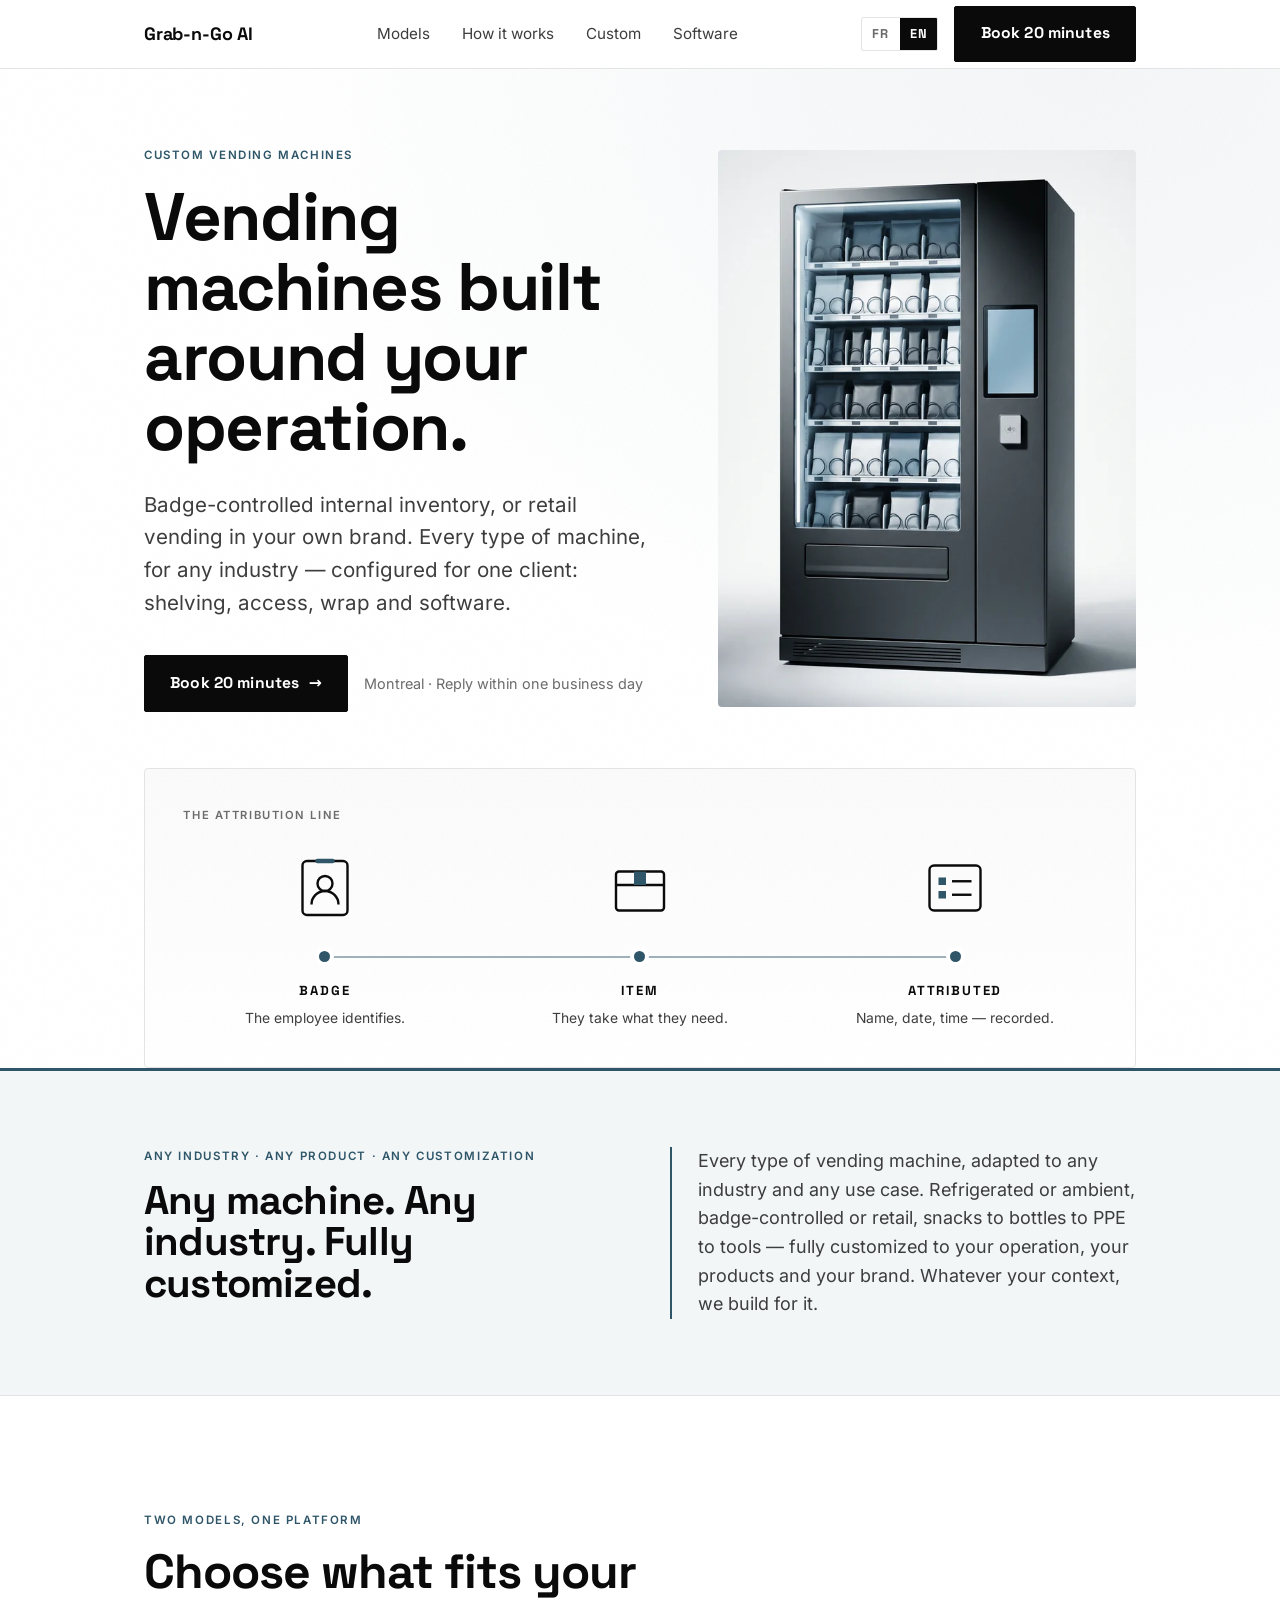
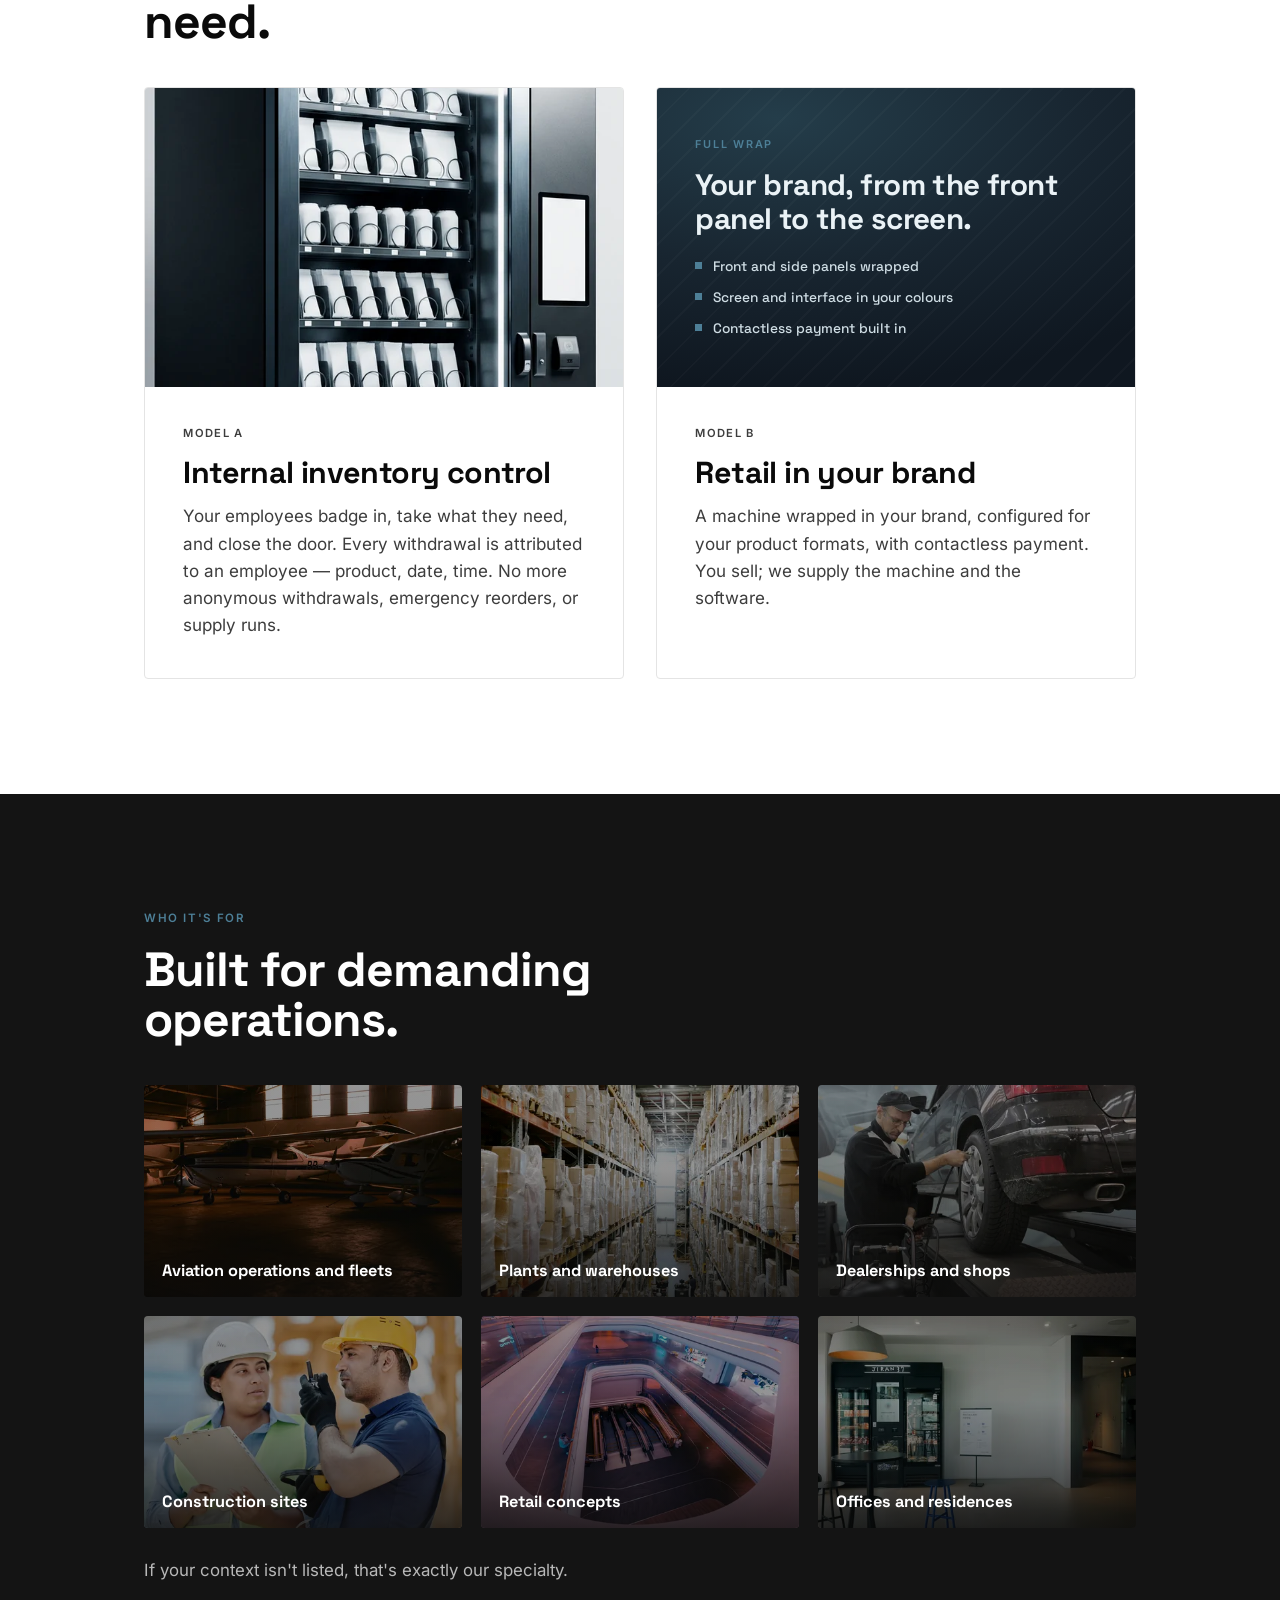
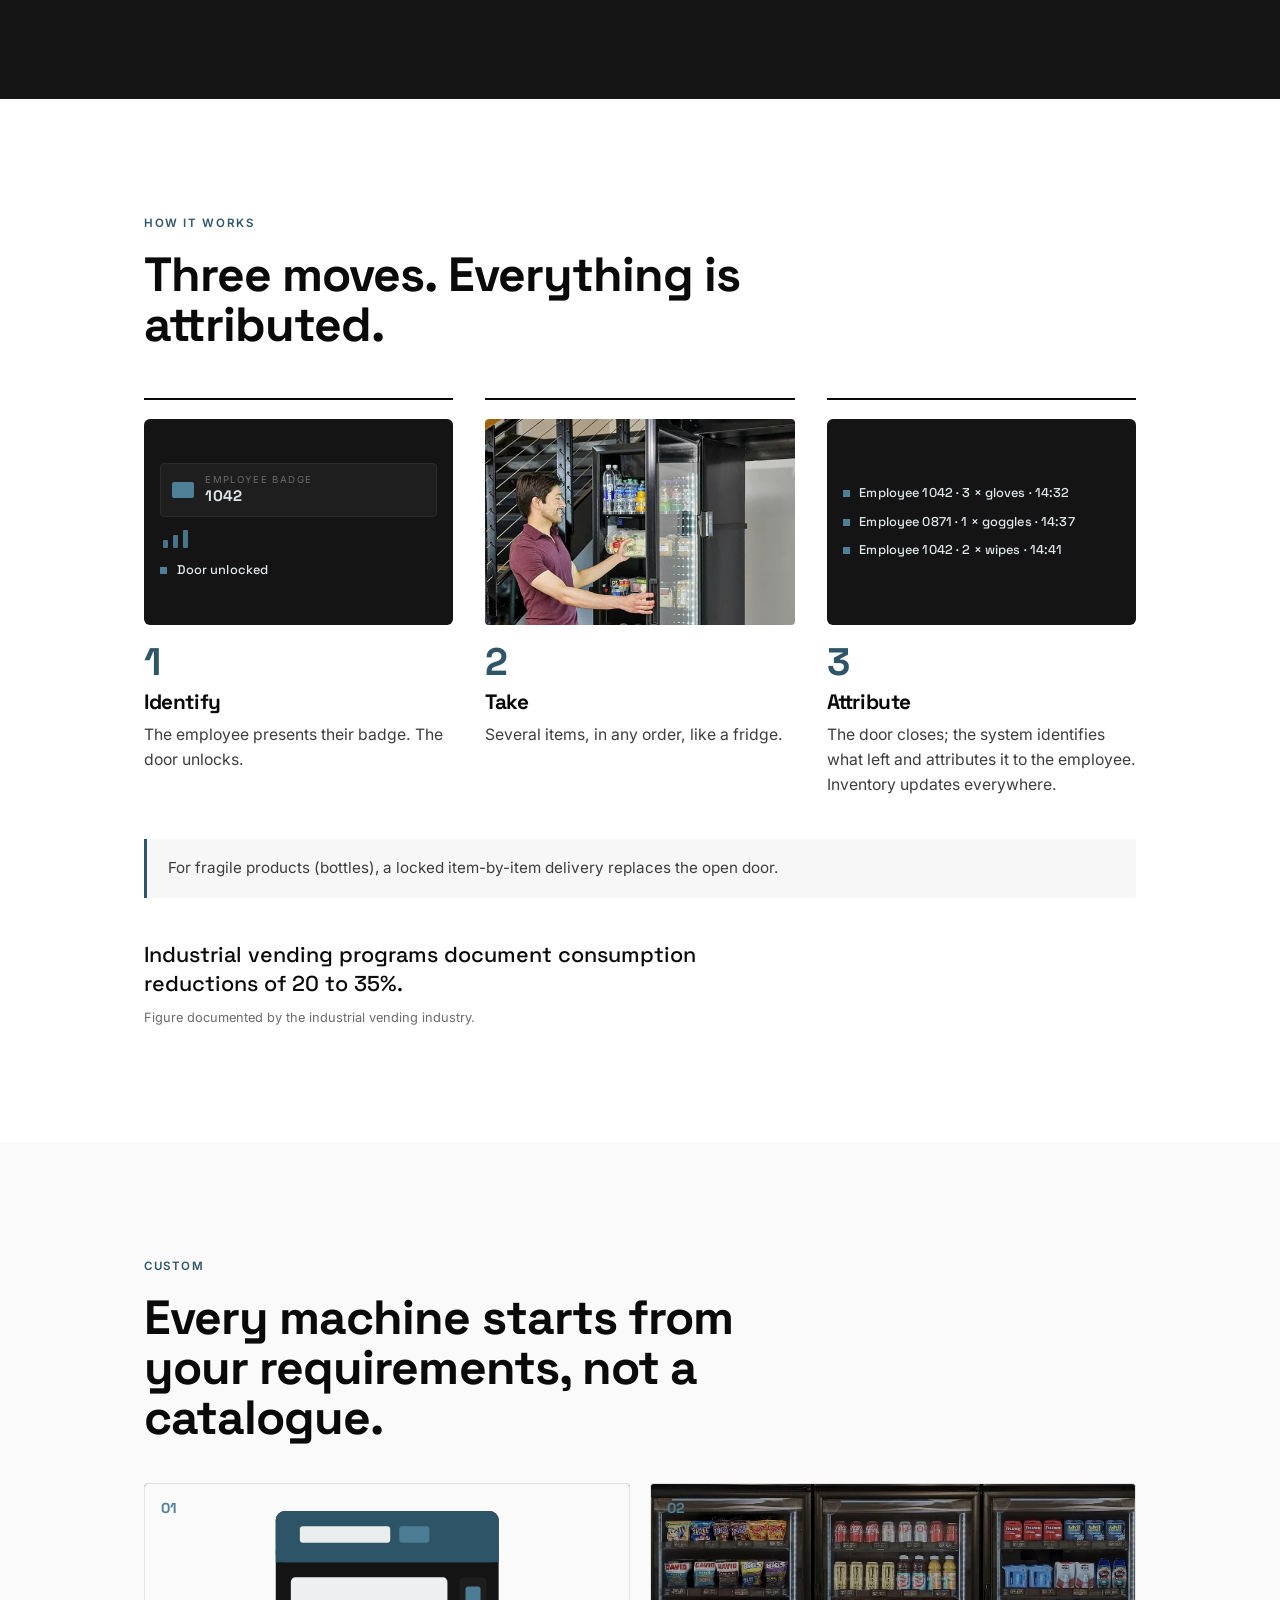
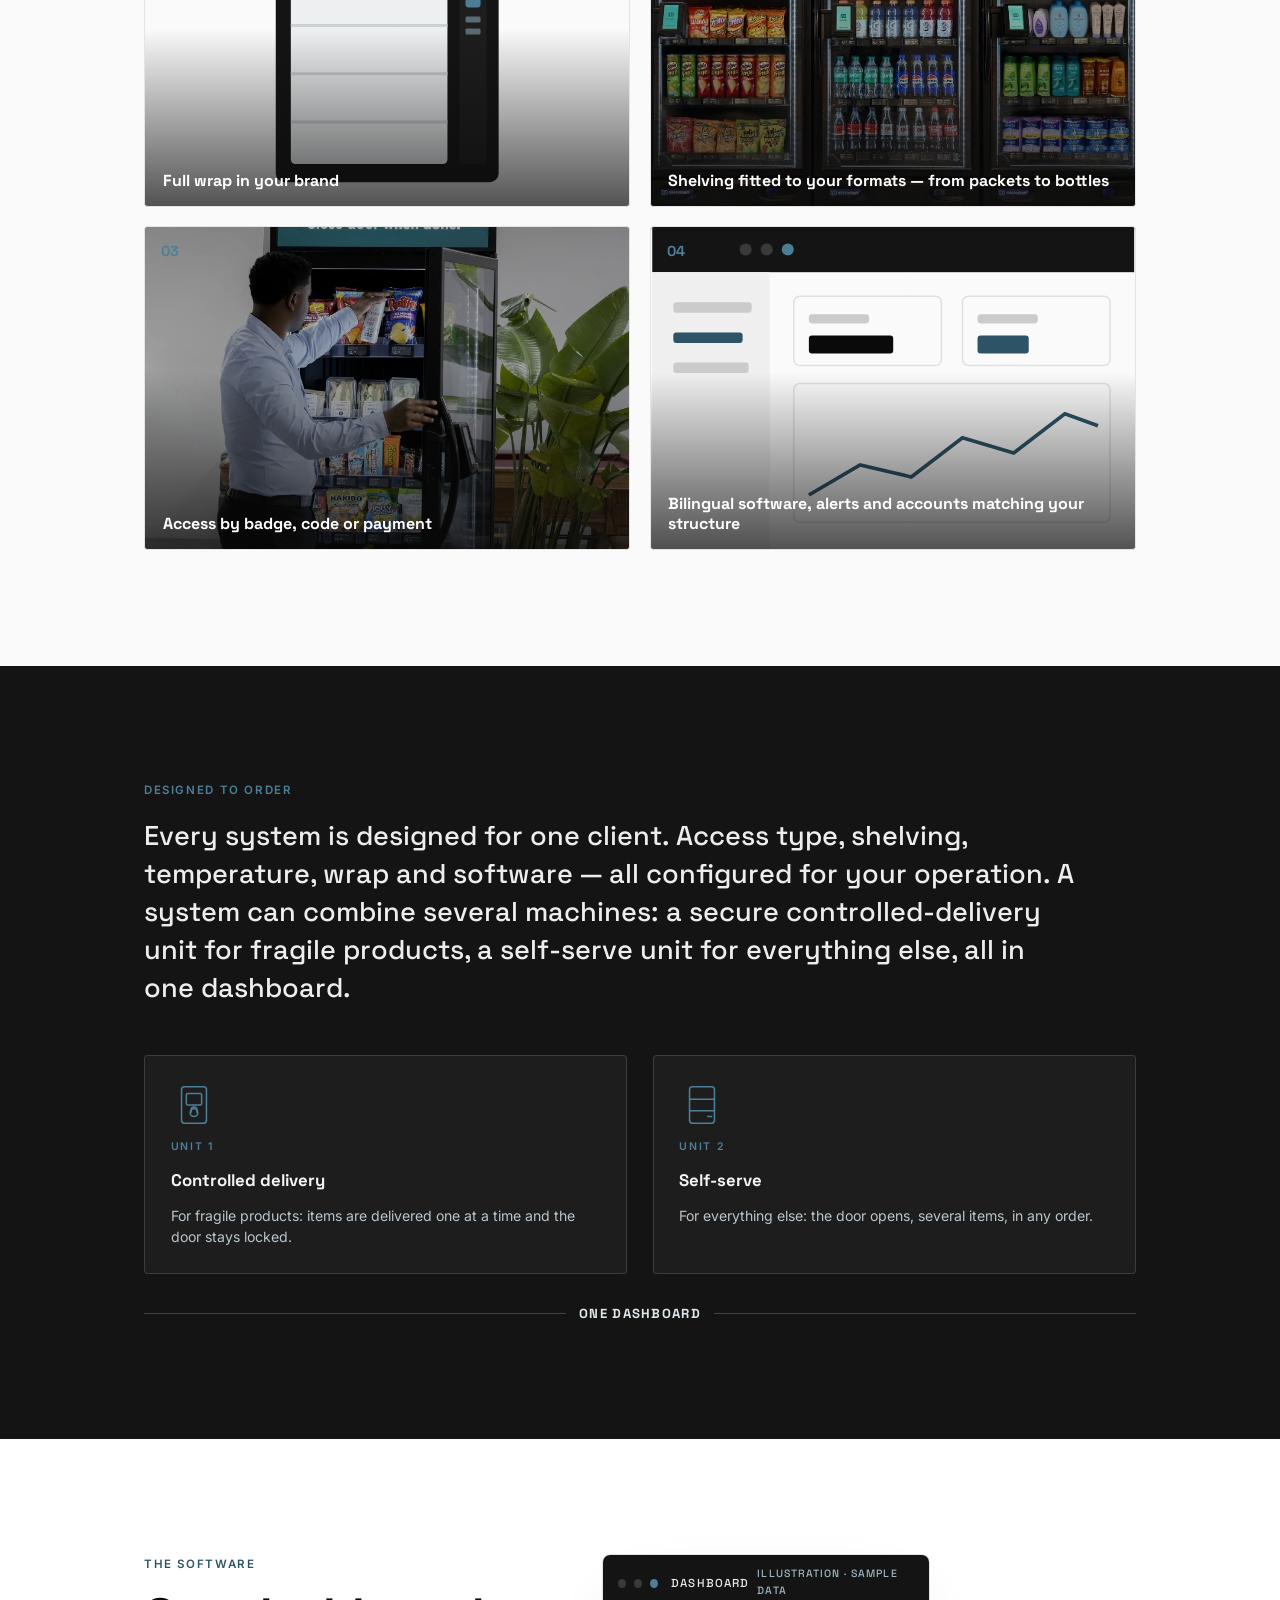
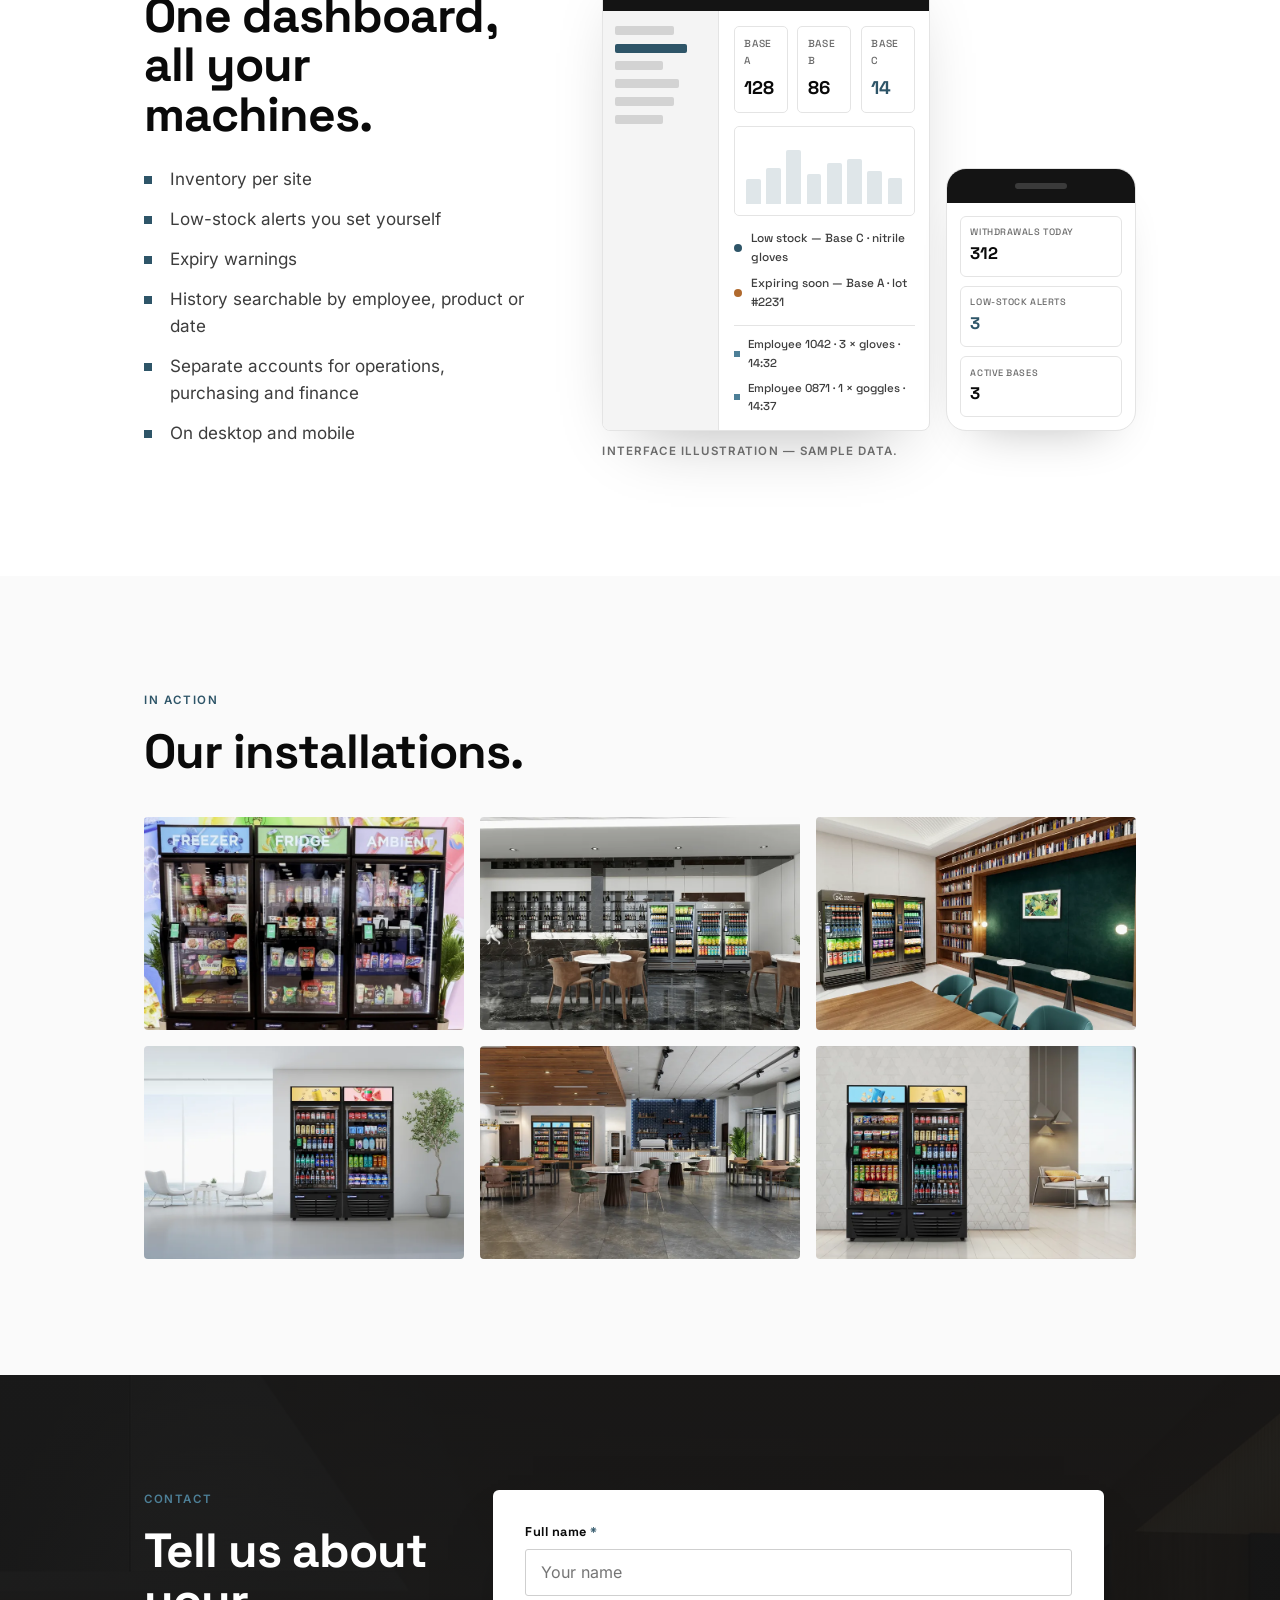
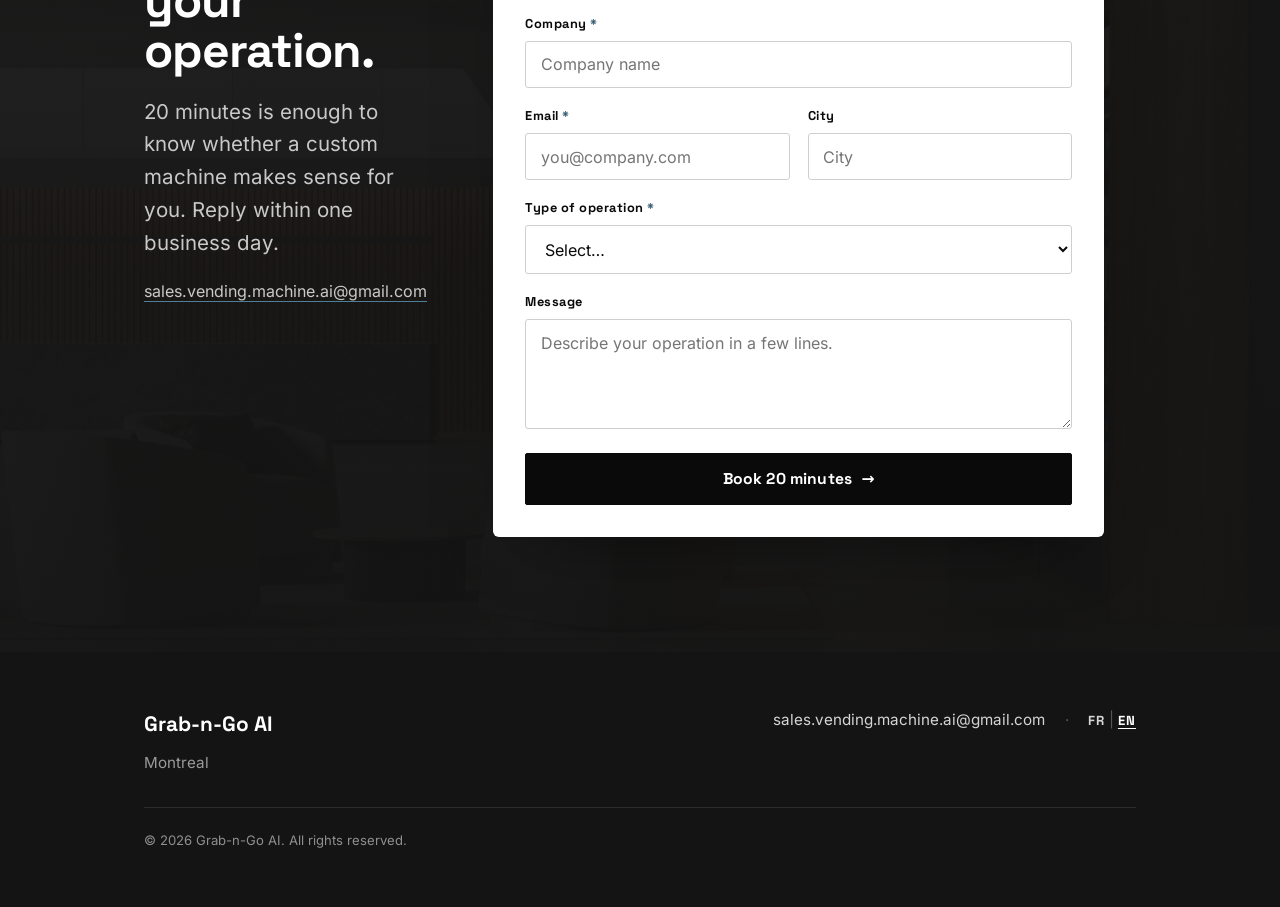
==== commit ac6155c4: "English default at root, French at /fr/, add any-industry band Swap the site's default language: Eng" ====
--- a/index.html
+++ b/index.html
@@ -1,24 +1,24 @@
 <!DOCTYPE html>
-<html lang="fr-CA" class="no-js">
+<html lang="en-CA" class="no-js">
 
 <head>
   <meta charset="UTF-8">
   <meta name="viewport" content="width=device-width, initial-scale=1.0">
-  <title>Grab-n-Go AI — Machines distributrices sur mesure | Montréal</title>
+  <title>Grab-n-Go AI — Custom Vending Machines | Montreal</title>
   <meta name="description"
-    content="Machines distributrices intelligentes construites sur mesure : contrôle d'inventaire par badge pour vos équipes, ou vente au détail à votre marque. Conçues et configurées à Montréal.">
+    content="Custom smart vending machines: badge-controlled inventory for your teams, or retail vending in your own brand. Designed and configured in Montreal.">
 
   <link rel="canonical" href="https://www.grab2goshop.ca/">
-  <link rel="alternate" hreflang="fr-ca" href="https://www.grab2goshop.ca/">
-  <link rel="alternate" hreflang="en-ca" href="https://www.grab2goshop.ca/en/">
+  <link rel="alternate" hreflang="en-ca" href="https://www.grab2goshop.ca/">
+  <link rel="alternate" hreflang="fr-ca" href="https://www.grab2goshop.ca/fr/">
   <link rel="alternate" hreflang="x-default" href="https://www.grab2goshop.ca/">
 
   <meta property="og:type" content="website">
-  <meta property="og:locale" content="fr_CA">
-  <meta property="og:locale:alternate" content="en_CA">
-  <meta property="og:title" content="Grab-n-Go AI — Machines distributrices sur mesure | Montréal">
+  <meta property="og:locale" content="en_CA">
+  <meta property="og:locale:alternate" content="fr_CA">
+  <meta property="og:title" content="Grab-n-Go AI — Custom Vending Machines | Montreal">
   <meta property="og:description"
-    content="Contrôle d'inventaire par badge pour vos équipes, ou vente au détail à votre marque. Conçues et configurées à Montréal.">
+    content="Badge-controlled inventory for your teams, or retail vending in your own brand. Designed and configured in Montreal.">
   <meta property="og:url" content="https://www.grab2goshop.ca/">
 
   <link rel="icon" type="image/png" sizes="32x32" href="assets/faviconlogo.jpg">
@@ -30,50 +30,51 @@
 </head>
 
 <body>
-  <a class="skip-link" href="#contenu">Aller au contenu</a>
+  <a class="skip-link" href="#content">Skip to content</a>
 
   <!-- ------------------------------ Header ------------------------------ -->
   <header class="site-header">
     <div class="wrap site-header__inner">
-      <a class="brand" href="/" aria-label="Grab-n-Go AI — accueil">Grab-n-Go AI</a>
-      <nav class="nav nav-desktop" aria-label="Principale">
-        <a class="navlink" href="#modeles">Modèles</a>
-        <a class="navlink" href="#fonctionnement">Fonctionnement</a>
-        <a class="navlink" href="#sur-mesure">Sur mesure</a>
-        <a class="navlink" href="#tableau-de-bord">Logiciel</a>
+      <a class="brand" href="/" aria-label="Grab-n-Go AI — home">Grab-n-Go AI</a>
+      <nav class="nav nav-desktop" aria-label="Primary">
+        <a class="navlink" href="#models">Models</a>
+        <a class="navlink" href="#how-it-works">How it works</a>
+        <a class="navlink" href="#customization">Custom</a>
+        <a class="navlink" href="#dashboard">Software</a>
       </nav>
       <div class="nav-actions">
         <div class="lang" role="group" aria-label="Langue / Language">
-          <a href="/" aria-current="true" hreflang="fr-ca">FR</a>
-          <a href="/en/" hreflang="en-ca">EN</a>
-        </div>
-        <a class="btn header-cta header-cta--desktop" href="#contact">Réserver 20 minutes</a>
+          <a href="/fr/" hreflang="fr-ca">FR</a>
+          <a href="/" aria-current="true" hreflang="en-ca">EN</a>
+        </div>
+        <a class="btn header-cta header-cta--desktop" href="#contact">Book 20 minutes</a>
         <button class="nav-toggle" aria-expanded="false" aria-controls="mobile-nav">Menu</button>
       </div>
     </div>
     <nav class="mobile-nav" id="mobile-nav" aria-label="Mobile">
-      <a href="#modeles">Modèles</a>
-      <a href="#fonctionnement">Fonctionnement</a>
-      <a href="#sur-mesure">Sur mesure</a>
-      <a href="#tableau-de-bord">Logiciel</a>
-      <a class="btn" href="#contact">Réserver 20 minutes</a>
+      <a href="#models">Models</a>
+      <a href="#how-it-works">How it works</a>
+      <a href="#customization">Custom</a>
+      <a href="#dashboard">Software</a>
+      <a class="btn" href="#contact">Book 20 minutes</a>
     </nav>
   </header>
 
-  <main id="contenu">
+  <main id="content">
     <!-- ------------------------------ Hero ------------------------------ -->
     <section class="hero">
       <div class="wrap hero__grid">
         <div class="hero__text">
-          <p class="eyebrow">Machines distributrices sur mesure</p>
-          <h1>Des machines construites autour de votre opération.</h1>
+          <p class="eyebrow">Custom vending machines</p>
+          <h1>Vending machines built around your operation.</h1>
           <p class="lede">
-            Contrôle d'inventaire interne par badge, ou vente au détail à votre marque.
-            Chaque machine est configurée pour un seul client : rayonnage, accès, habillage et logiciel.
+            Badge-controlled internal inventory, or retail vending in your own brand.
+            Every type of machine, for any industry — configured for one client:
+            shelving, access, wrap and software.
           </p>
           <div class="hero-cta">
-            <a class="btn" href="#contact">Réserver 20 minutes <span class="arrow" aria-hidden="true">→</span></a>
-            <span class="hero-note">Montréal · Réponse en un jour ouvrable</span>
+            <a class="btn" href="#contact">Book 20 minutes <span class="arrow" aria-hidden="true">→</span></a>
+            <span class="hero-note">Montreal · Reply within one business day</span>
           </div>
         </div>
         <div class="hero__visual">
@@ -81,14 +82,14 @@
             srcset="assets/hero-machine-600.webp 600w, assets/hero-machine-900.webp 900w"
             sizes="(max-width:900px) 72vw, 420px" width="900" height="1200"
             loading="eager" decoding="async" fetchpriority="high"
-            alt="Machine distributrice à façade vitrée, écran tactile vertical et lecteur sans contact.">
+            alt="Glass-front smart vending machine with a vertical touchscreen and contactless reader.">
         </div>
       </div>
 
       <!-- Signature element: the attribution line -->
       <div class="wrap">
-        <figure class="attrib" aria-label="Chaque retrait est attribué : badge, article, puis nom, date et heure.">
-          <figcaption class="attrib__label">La ligne d'attribution</figcaption>
+        <figure class="attrib" aria-label="Every withdrawal is attributed: badge, item, then name, date, time.">
+          <figcaption class="attrib__label">The attribution line</figcaption>
           <ol class="attrib__nodes">
             <li class="a-node">
               <span class="a-node__art" aria-hidden="true">
@@ -101,7 +102,7 @@
               </span>
               <span class="a-node__rail" aria-hidden="true"><span class="a-node__dot"></span></span>
               <span class="a-node__label">Badge</span>
-              <span class="a-node__desc">L'employé s'identifie.</span>
+              <span class="a-node__desc">The employee identifies.</span>
             </li>
             <li class="a-node">
               <span class="a-node__art" aria-hidden="true">
@@ -112,8 +113,8 @@
                 </svg>
               </span>
               <span class="a-node__rail" aria-hidden="true"><span class="a-node__dot"></span></span>
-              <span class="a-node__label">Article</span>
-              <span class="a-node__desc">Il prend ce qu'il lui faut.</span>
+              <span class="a-node__label">Item</span>
+              <span class="a-node__desc">They take what they need.</span>
             </li>
             <li class="a-node">
               <span class="a-node__art" aria-hidden="true">
@@ -126,53 +127,69 @@
                 </svg>
               </span>
               <span class="a-node__rail" aria-hidden="true"><span class="a-node__dot"></span></span>
-              <span class="a-node__label">Attribué</span>
-              <span class="a-node__desc">Nom, date, heure — enregistrés.</span>
+              <span class="a-node__label">Attributed</span>
+              <span class="a-node__desc">Name, date, time — recorded.</span>
             </li>
           </ol>
         </figure>
       </div>
     </section>
 
+    <!-- -------------------------- Any-context band ---------------------- -->
+    <section class="anyband">
+      <div class="wrap anyband__grid">
+        <div>
+          <p class="eyebrow">ANY INDUSTRY · ANY PRODUCT · ANY CUSTOMIZATION</p>
+          <h2 class="h2 anyband__title">Any machine. Any industry. Fully customized.</h2>
+        </div>
+        <p class="anyband__body">
+          Every type of vending machine, adapted to any industry and any use case.
+          Refrigerated or ambient, badge-controlled or retail, snacks to bottles to PPE to
+          tools — fully customized to your operation, your products and your brand.
+          Whatever your context, we build for it.
+        </p>
+      </div>
+    </section>
+
     <!-- ---------------------------- Two pillars ------------------------- -->
-    <section class="section" id="modeles">
+    <section class="section" id="models">
       <div class="wrap">
-        <p class="eyebrow">Deux modèles, une plateforme</p>
-        <h2 class="h2">Choisissez selon votre besoin.</h2>
+        <p class="eyebrow">Two models, one platform</p>
+        <h2 class="h2">Choose what fits your need.</h2>
         <div class="pillars reveal-up">
           <article class="pillar">
             <div class="media">
               <img src="assets/pillar-inventory-845.webp"
                 srcset="assets/pillar-inventory-640.webp 640w, assets/pillar-inventory-845.webp 845w"
                 sizes="(max-width:760px) 100vw, 540px" width="845" height="528" loading="lazy" decoding="async"
-                alt="Rayonnage intérieur d'une machine, articles rangés par rangées.">
+                alt="Interior shelving of a machine, items arranged in rows.">
             </div>
             <div class="pillar__body">
-              <p class="pillar__tag">Modèle A</p>
-              <h3>Contrôle d'inventaire interne</h3>
+              <p class="pillar__tag">Model A</p>
+              <h3>Internal inventory control</h3>
               <p>
-                Vos employés passent leur badge, prennent ce qu'il leur faut, et referment la porte.
-                Chaque retrait est attribué à un employé — produit, date, heure. Fini les retraits anonymes,
-                les commandes d'urgence et les allers-retours au fournisseur.
+                Your employees badge in, take what they need, and close the door.
+                Every withdrawal is attributed to an employee — product, date, time.
+                No more anonymous withdrawals, emergency reorders, or supply runs.
               </p>
             </div>
           </article>
           <article class="pillar">
             <div class="tpanel">
-              <span class="tpanel__kicker">Habillage complet</span>
-              <span class="tpanel__line">Votre marque, de la façade à l'écran.</span>
+              <span class="tpanel__kicker">Full wrap</span>
+              <span class="tpanel__line">Your brand, from the front panel to the screen.</span>
               <ul class="tpanel__list">
-                <li>Façade et flancs habillés</li>
-                <li>Écran et interface à vos couleurs</li>
-                <li>Paiement sans contact intégré</li>
+                <li>Front and side panels wrapped</li>
+                <li>Screen and interface in your colours</li>
+                <li>Contactless payment built in</li>
               </ul>
             </div>
             <div class="pillar__body">
-              <p class="pillar__tag">Modèle B</p>
-              <h3>Vente au détail à votre marque</h3>
+              <p class="pillar__tag">Model B</p>
+              <h3>Retail in your brand</h3>
               <p>
-                Une machine habillée à votre image, configurée pour vos formats de produits,
-                avec paiement sans contact. Vous vendez, nous fournissons la machine et le logiciel.
+                A machine wrapped in your brand, configured for your product formats,
+                with contactless payment. You sell; we supply the machine and the software.
               </p>
             </div>
           </article>
@@ -183,122 +200,120 @@
     <!-- --------------------------- Industries --------------------------- -->
     <section class="section section--panel">
       <div class="wrap">
-        <p class="eyebrow">Pour qui</p>
-        <h2 class="h2" style="color:#fff">Conçues pour les opérations exigeantes.</h2>
+        <p class="eyebrow">Who it's for</p>
+        <h2 class="h2" style="color:#fff">Built for demanding operations.</h2>
         <div class="ind-grid reveal-up">
           <div class="ind-card">
             <img src="assets/ind-aviation-800.webp"
               srcset="assets/ind-aviation-480.webp 480w, assets/ind-aviation-800.webp 800w"
               sizes="(max-width:480px) 100vw, (max-width:820px) 50vw, 340px" width="800" height="533"
-              loading="lazy" decoding="async" alt="Petits avions dans un hangar d'aviation.">
-            <span class="ind-label">Opérations aériennes et flottes</span>
+              loading="lazy" decoding="async" alt="Small aircraft inside an aviation hangar.">
+            <span class="ind-label">Aviation operations and fleets</span>
           </div>
           <div class="ind-card">
             <img src="assets/ind-warehouse-800.webp"
               srcset="assets/ind-warehouse-480.webp 480w, assets/ind-warehouse-800.webp 800w"
               sizes="(max-width:480px) 100vw, (max-width:820px) 50vw, 340px" width="800" height="533"
-              loading="lazy" decoding="async" alt="Allée d'entrepôt bordée de rayonnages.">
-            <span class="ind-label">Usines et entrepôts</span>
+              loading="lazy" decoding="async" alt="Warehouse aisle lined with racking.">
+            <span class="ind-label">Plants and warehouses</span>
           </div>
           <div class="ind-card">
             <img src="assets/ind-dealership-800.webp"
               srcset="assets/ind-dealership-480.webp 480w, assets/ind-dealership-800.webp 800w"
               sizes="(max-width:480px) 100vw, (max-width:820px) 50vw, 340px" width="800" height="533"
-              loading="lazy" decoding="async" alt="Atelier de service automobile avec un véhicule sur pont.">
-            <span class="ind-label">Concessionnaires et ateliers</span>
+              loading="lazy" decoding="async" alt="Automotive service bay with a vehicle on a lift.">
+            <span class="ind-label">Dealerships and shops</span>
           </div>
           <div class="ind-card">
             <img src="assets/ind-construction-800.webp"
               srcset="assets/ind-construction-480.webp 480w, assets/ind-construction-800.webp 800w"
               sizes="(max-width:480px) 100vw, (max-width:820px) 50vw, 340px" width="800" height="533"
-              loading="lazy" decoding="async" alt="Deux travailleurs de chantier en équipement de protection.">
-            <span class="ind-label">Chantiers de construction</span>
+              loading="lazy" decoding="async" alt="Two construction workers in protective equipment.">
+            <span class="ind-label">Construction sites</span>
           </div>
           <div class="ind-card">
             <img src="assets/ind-mall-800.webp"
               srcset="assets/ind-mall-480.webp 480w, assets/ind-mall-800.webp 800w"
               sizes="(max-width:480px) 100vw, (max-width:820px) 50vw, 340px" width="800" height="533"
-              loading="lazy" decoding="async" alt="Intérieur d'un centre commercial moderne.">
-            <span class="ind-label">Concepts de détail</span>
+              loading="lazy" decoding="async" alt="Modern shopping mall interior.">
+            <span class="ind-label">Retail concepts</span>
           </div>
           <div class="ind-card">
             <img src="assets/ind-office-800.webp"
               srcset="assets/ind-office-480.webp 480w, assets/ind-office-800.webp 800w"
               sizes="(max-width:480px) 100vw, (max-width:820px) 50vw, 340px" width="800" height="533"
-              loading="lazy" decoding="async" alt="Espace de bureau lumineux.">
-            <span class="ind-label">Bureaux et résidences</span>
-          </div>
-        </div>
-        <p class="industries-note">Si votre contexte n'est pas ici, c'est justement notre spécialité.</p>
+              loading="lazy" decoding="async" alt="Bright office space.">
+            <span class="ind-label">Offices and residences</span>
+          </div>
+        </div>
+        <p class="industries-note">If your context isn't listed, that's exactly our specialty.</p>
       </div>
     </section>
 
     <!-- --------------------------- How it works ------------------------- -->
-    <section class="section" id="fonctionnement">
+    <section class="section" id="how-it-works">
       <div class="wrap">
-        <p class="eyebrow">Fonctionnement</p>
-        <h2 class="h2">Trois gestes. Tout est attribué.</h2>
+        <p class="eyebrow">How it works</p>
+        <h2 class="h2">Three moves. Everything is attributed.</h2>
         <ol class="steps reveal-up" style="list-style:none;padding:0">
           <li class="step">
-            <div class="badgecard" aria-label="Un badge employé est présenté au lecteur; la porte se déverrouille.">
+            <div class="badgecard" aria-label="An employee badge is presented to the reader; the door unlocks.">
               <div class="badgecard__badge">
                 <span class="badgecard__chip" aria-hidden="true"></span>
                 <span class="badgecard__who">
-                  <span class="badgecard__label">Badge employé</span>
+                  <span class="badgecard__label">Employee badge</span>
                   <span class="badgecard__num">1042</span>
                 </span>
               </div>
               <span class="badgecard__wave" aria-hidden="true"><i></i><i></i><i></i></span>
-              <div class="badgecard__state"><span class="tick"></span> Porte déverrouillée</div>
+              <div class="badgecard__state"><span class="tick"></span> Door unlocked</div>
             </div>
             <div class="step__num">1</div>
-            <h3>Identifier</h3>
-            <p>L'employé présente son badge. La porte se déverrouille.</p>
+            <h3>Identify</h3>
+            <p>The employee presents their badge. The door unlocks.</p>
           </li>
           <li class="step">
             <div class="media">
               <img src="assets/step-take-601.webp"
                 srcset="assets/step-take-520.webp 520w, assets/step-take-601.webp 601w"
                 sizes="(max-width:760px) 100vw, 340px" width="601" height="400" loading="lazy" decoding="async"
-                alt="Porte de la machine ouverte donnant sur les produits.">
+                alt="Open machine door revealing the products.">
             </div>
             <div class="step__num">2</div>
-            <h3>Prendre</h3>
-            <p>Plusieurs articles, dans n'importe quel ordre, comme un frigo.</p>
+            <h3>Take</h3>
+            <p>Several items, in any order, like a fridge.</p>
           </li>
           <li class="step">
-            <div class="logcard" aria-label="Exemple de journal de retraits attribués.">
-              <div class="logrow"><span class="tick"></span> Employé 1042 · 3 × gants · 14:32</div>
-              <div class="logrow new"><span class="tick"></span> Employé 0871 · 1 × lunettes · 14:37</div>
-              <div class="logrow"><span class="tick"></span> Employé 1042 · 2 × lingettes · 14:41</div>
+            <div class="logcard" aria-label="Example of an attributed withdrawal log.">
+              <div class="logrow"><span class="tick"></span> Employee 1042 · 3 × gloves · 14:32</div>
+              <div class="logrow new"><span class="tick"></span> Employee 0871 · 1 × goggles · 14:37</div>
+              <div class="logrow"><span class="tick"></span> Employee 1042 · 2 × wipes · 14:41</div>
             </div>
             <div class="step__num">3</div>
-            <h3>Attribuer</h3>
-            <p>La porte se referme; le système identifie ce qui est sorti et l'attribue à l'employé.
-              L'inventaire se met à jour partout.</p>
+            <h3>Attribute</h3>
+            <p>The door closes; the system identifies what left and attributes it to the employee.
+              Inventory updates everywhere.</p>
           </li>
         </ol>
         <p class="footnote">
-          Pour les produits fragiles (bouteilles), une livraison verrouillée, article par article,
-          remplace la porte ouverte.
+          For fragile products (bottles), a locked item-by-item delivery replaces the open door.
         </p>
         <p class="claim">
-          Les programmes de distribution industrielle documentent des réductions de consommation
-          de 20 à 35 %.
-          <small>Donnée documentée par l'industrie de la distribution.</small>
+          Industrial vending programs document consumption reductions of 20 to 35%.
+          <small>Figure documented by the industrial vending industry.</small>
         </p>
       </div>
     </section>
 
     <!-- --------------------------- Customization ------------------------ -->
-    <section class="section section--soft" id="sur-mesure">
+    <section class="section section--soft" id="customization">
       <div class="wrap">
-        <p class="eyebrow">Sur mesure</p>
-        <h2 class="h2">Chaque machine part de vos exigences, pas d'un catalogue.</h2>
+        <p class="eyebrow">Custom</p>
+        <h2 class="h2">Every machine starts from your requirements, not a catalogue.</h2>
         <div class="custom-grid reveal-up">
           <div class="custom-tile">
             <div class="miniframe" aria-hidden="true">
-              <svg viewBox="0 0 320 214" role="img" aria-label="Schéma d'une machine habillée aux couleurs du client.">
+              <svg viewBox="0 0 320 214" role="img" aria-label="Schematic of a machine wrapped in the client's brand.">
                 <rect width="320" height="214" fill="#fff" />
                 <rect x="86" y="18" width="148" height="180" rx="6" fill="#141414" />
                 <rect x="86" y="18" width="148" height="34" rx="6" fill="#2e5568" />
@@ -316,31 +331,31 @@
               </svg>
             </div>
             <span class="mark">01</span>
-            <span class="tile-label">Habillage complet à votre marque</span>
+            <span class="tile-label">Full wrap in your brand</span>
           </div>
           <div class="custom-tile">
             <div class="media">
               <img src="assets/custom-shelving-633.webp"
                 srcset="assets/custom-shelving-520.webp 520w, assets/custom-shelving-633.webp 633w"
                 sizes="(max-width:640px) 100vw, 540px" width="633" height="633" loading="lazy" decoding="async"
-                alt="Rayonnage intérieur d'une machine.">
+                alt="Interior shelving of a machine.">
             </div>
             <span class="mark">02</span>
-            <span class="tile-label">Rayonnage adapté à vos formats — du sachet à la bouteille</span>
+            <span class="tile-label">Shelving fitted to your formats — from packets to bottles</span>
           </div>
           <div class="custom-tile">
             <div class="media">
               <img src="assets/custom-access-803.webp"
                 srcset="assets/custom-access-520.webp 520w, assets/custom-access-803.webp 803w"
                 sizes="(max-width:640px) 100vw, 540px" width="803" height="803" loading="lazy" decoding="async"
-                alt="Gros plan sur l'accès et l'interface de la machine.">
+                alt="Close-up of the machine access and interface.">
             </div>
             <span class="mark">03</span>
-            <span class="tile-label">Accès par badge, code ou paiement</span>
+            <span class="tile-label">Access by badge, code or payment</span>
           </div>
           <div class="custom-tile">
             <div class="miniframe" aria-hidden="true">
-              <svg viewBox="0 0 320 214" role="img" aria-label="Aperçu du logiciel.">
+              <svg viewBox="0 0 320 214" role="img" aria-label="Software preview.">
                 <rect width="320" height="214" fill="#fff" />
                 <rect width="320" height="30" fill="#141414" />
                 <circle cx="62" cy="15" r="4" fill="#3a3a3a" />
@@ -362,7 +377,7 @@
               </svg>
             </div>
             <span class="mark">04</span>
-            <span class="tile-label">Logiciel bilingue, alertes et comptes à votre structure</span>
+            <span class="tile-label">Bilingual software, alerts and accounts matching your structure</span>
           </div>
         </div>
       </div>
@@ -371,12 +386,12 @@
     <!-- ------------------------- Capability case ------------------------ -->
     <section class="section section--panel case">
       <div class="wrap">
-        <p class="eyebrow">Conçu sur mesure</p>
+        <p class="eyebrow">Designed to order</p>
         <p style="color:#ededed;font-family:var(--font-display);font-weight:400;font-size:clamp(1.15rem,2.4vw,1.7rem);line-height:1.4;max-width:52ch">
-          Chaque système est conçu pour un seul client. Type d'accès, rayonnage, température, habillage
-          et logiciel — tout est configuré pour votre opération. Un système peut combiner plusieurs
-          machines : une unité sécurisée à livraison contrôlée pour les produits fragiles, une unité en
-          libre-service pour le reste, le tout dans un seul tableau de bord.
+          Every system is designed for one client. Access type, shelving, temperature, wrap and
+          software — all configured for your operation. A system can combine several machines: a secure
+          controlled-delivery unit for fragile products, a self-serve unit for everything else, all in
+          one dashboard.
         </p>
         <div class="sysmap reveal-up">
           <div class="sysmap__unit">
@@ -386,9 +401,9 @@
               <circle cx="24" cy="32" r="4" />
               <path d="M21 32v-3a3 3 0 0 1 6 0v3" />
             </svg>
-            <span class="sysmap__tag">Unité 1</span>
-            <span class="sysmap__name">Livraison contrôlée</span>
-            <span class="sysmap__note">Pour les produits fragiles : l'article est livré un à un, la porte reste verrouillée.</span>
+            <span class="sysmap__tag">Unit 1</span>
+            <span class="sysmap__name">Controlled delivery</span>
+            <span class="sysmap__note">For fragile products: items are delivered one at a time and the door stays locked.</span>
           </div>
           <div class="sysmap__unit">
             <svg viewBox="0 0 48 48" fill="none" stroke="currentColor" stroke-width="1.6" aria-hidden="true">
@@ -397,28 +412,28 @@
               <line x1="11" y1="30" x2="37" y2="30" />
               <path d="M30 36h4" stroke-linecap="round" />
             </svg>
-            <span class="sysmap__tag">Unité 2</span>
-            <span class="sysmap__name">Libre-service</span>
-            <span class="sysmap__note">Pour tout le reste : la porte s'ouvre, plusieurs articles, dans n'importe quel ordre.</span>
-          </div>
-          <p class="sysmap__join">Un seul tableau de bord</p>
+            <span class="sysmap__tag">Unit 2</span>
+            <span class="sysmap__name">Self-serve</span>
+            <span class="sysmap__note">For everything else: the door opens, several items, in any order.</span>
+          </div>
+          <p class="sysmap__join">One dashboard</p>
         </div>
       </div>
     </section>
 
     <!-- ---------------------------- Dashboard --------------------------- -->
-    <section class="section" id="tableau-de-bord">
+    <section class="section" id="dashboard">
       <div class="wrap dash">
         <div>
-          <p class="eyebrow">Le logiciel</p>
-          <h2 class="h2">Un tableau de bord, toutes vos machines.</h2>
+          <p class="eyebrow">The software</p>
+          <h2 class="h2">One dashboard, all your machines.</h2>
           <ul>
-            <li>Inventaire par site</li>
-            <li>Alertes de stock bas que vous réglez vous-même</li>
-            <li>Avertissements de péremption</li>
-            <li>Historique consultable par employé, produit ou date</li>
-            <li>Comptes séparés pour opérations, achats et finances</li>
-            <li>Sur ordinateur et sur mobile</li>
+            <li>Inventory per site</li>
+            <li>Low-stock alerts you set yourself</li>
+            <li>Expiry warnings</li>
+            <li>History searchable by employee, product or date</li>
+            <li>Separate accounts for operations, purchasing and finance</li>
+            <li>On desktop and mobile</li>
           </ul>
         </div>
         <figure>
@@ -426,8 +441,8 @@
             <div class="dashboard">
               <div class="db-bar">
                 <span class="dbdot"></span><span class="dbdot"></span><span class="dbdot live"></span>
-                <span class="dbtitle">Tableau de bord</span>
-                <span class="dbtag">Illustration · données fictives</span>
+                <span class="dbtitle">Dashboard</span>
+                <span class="dbtag">Illustration · sample data</span>
               </div>
               <div class="db-body">
                 <div class="db-side">
@@ -453,12 +468,12 @@
                     </div>
                   </div>
                   <div class="db-alerts">
-                    <div class="db-alert"><span class="pip low"></span> Stock bas — Base C · gants nitrile</div>
-                    <div class="db-alert"><span class="pip exp"></span> Péremption proche — Base A · lot #2231</div>
+                    <div class="db-alert"><span class="pip low"></span> Low stock — Base C · nitrile gloves</div>
+                    <div class="db-alert"><span class="pip exp"></span> Expiring soon — Base A · lot #2231</div>
                   </div>
                   <div class="db-log">
-                    <div class="db-logline"><span class="tk"></span> Employé 1042 · 3 × gants · 14:32</div>
-                    <div class="db-logline new"><span class="tk"></span> Employé 0871 · 1 × lunettes · 14:37</div>
+                    <div class="db-logline"><span class="tk"></span> Employee 1042 · 3 × gloves · 14:32</div>
+                    <div class="db-logline new"><span class="tk"></span> Employee 0871 · 1 × goggles · 14:37</div>
                   </div>
                 </div>
               </div>
@@ -466,46 +481,46 @@
             <div class="phone" aria-hidden="true">
               <div class="p-top"><span class="p-notch"></span></div>
               <div class="p-body">
-                <div class="p-stat"><div class="k">Retraits aujourd'hui</div><div class="v">312</div></div>
-                <div class="p-stat"><div class="k">Alertes stock bas</div><div class="v accent">3</div></div>
-                <div class="p-stat"><div class="k">Bases actives</div><div class="v">3</div></div>
+                <div class="p-stat"><div class="k">Withdrawals today</div><div class="v">312</div></div>
+                <div class="p-stat"><div class="k">Low-stock alerts</div><div class="v accent">3</div></div>
+                <div class="p-stat"><div class="k">Active bases</div><div class="v">3</div></div>
               </div>
             </div>
           </div>
-          <figcaption>Illustration de l'interface — données fictives.</figcaption>
+          <figcaption>Interface illustration — sample data.</figcaption>
         </figure>
       </div>
     </section>
 
     <!-- ----------------------------- Gallery ---------------------------- -->
-    <section class="section section--soft" id="en-images">
+    <section class="section section--soft" id="in-action">
       <div class="wrap">
-        <p class="eyebrow">En images</p>
-        <h2 class="h2">Nos installations.</h2>
+        <p class="eyebrow">In action</p>
+        <h2 class="h2">Our installations.</h2>
         <div class="gallery-grid reveal-up">
-          <button class="gallery-item" data-full="assets/gal-1-1344.webp" data-alt="Système de machine complet.">
+          <button class="gallery-item" data-full="assets/gal-1-1344.webp" data-alt="Complete machine system.">
             <img src="assets/gal-1-800.webp" width="800" height="533" loading="lazy" decoding="async"
-              sizes="(max-width:480px) 100vw, (max-width:820px) 50vw, 340px" alt="Système de machine complet.">
+              sizes="(max-width:480px) 100vw, (max-width:820px) 50vw, 340px" alt="Complete machine system.">
           </button>
-          <button class="gallery-item" data-full="assets/gal-2-1600.webp" data-alt="Installation dans un hall.">
+          <button class="gallery-item" data-full="assets/gal-2-1600.webp" data-alt="Lobby installation.">
             <img src="assets/gal-2-800.webp" width="800" height="533" loading="lazy" decoding="async"
-              sizes="(max-width:480px) 100vw, (max-width:820px) 50vw, 340px" alt="Installation dans un hall.">
+              sizes="(max-width:480px) 100vw, (max-width:820px) 50vw, 340px" alt="Lobby installation.">
           </button>
-          <button class="gallery-item" data-full="assets/gal-3-1600.webp" data-alt="Installation en bibliothèque.">
+          <button class="gallery-item" data-full="assets/gal-3-1600.webp" data-alt="Library installation.">
             <img src="assets/gal-3-800.webp" width="800" height="533" loading="lazy" decoding="async"
-              sizes="(max-width:480px) 100vw, (max-width:820px) 50vw, 340px" alt="Installation en bibliothèque.">
+              sizes="(max-width:480px) 100vw, (max-width:820px) 50vw, 340px" alt="Library installation.">
           </button>
-          <button class="gallery-item" data-full="assets/gal-4-1600.webp" data-alt="Installation de bureau.">
+          <button class="gallery-item" data-full="assets/gal-4-1600.webp" data-alt="Office installation.">
             <img src="assets/gal-4-800.webp" width="800" height="533" loading="lazy" decoding="async"
-              sizes="(max-width:480px) 100vw, (max-width:820px) 50vw, 340px" alt="Installation de bureau.">
+              sizes="(max-width:480px) 100vw, (max-width:820px) 50vw, 340px" alt="Office installation.">
           </button>
-          <button class="gallery-item" data-full="assets/gal-5-1600.webp" data-alt="Installation dans un salon.">
+          <button class="gallery-item" data-full="assets/gal-5-1600.webp" data-alt="Lounge installation.">
             <img src="assets/gal-5-800.webp" width="800" height="533" loading="lazy" decoding="async"
-              sizes="(max-width:480px) 100vw, (max-width:820px) 50vw, 340px" alt="Installation dans un salon.">
+              sizes="(max-width:480px) 100vw, (max-width:820px) 50vw, 340px" alt="Lounge installation.">
           </button>
-          <button class="gallery-item" data-full="assets/gal-6-1600.webp" data-alt="Installation résidentielle.">
+          <button class="gallery-item" data-full="assets/gal-6-1600.webp" data-alt="Residential installation.">
             <img src="assets/gal-6-800.webp" width="800" height="533" loading="lazy" decoding="async"
-              sizes="(max-width:480px) 100vw, (max-width:820px) 50vw, 340px" alt="Installation résidentielle.">
+              sizes="(max-width:480px) 100vw, (max-width:820px) 50vw, 340px" alt="Residential installation.">
           </button>
         </div>
       </div>
@@ -519,10 +534,10 @@
       <div class="wrap contact__inner">
         <div>
           <p class="eyebrow">Contact</p>
-          <h2 class="h2">Parlez-nous de votre opération.</h2>
+          <h2 class="h2">Tell us about your operation.</h2>
           <p class="lede">
-            20 minutes suffisent pour savoir si une machine sur mesure a du sens chez vous.
-            Réponse en un jour ouvrable.
+            20 minutes is enough to know whether a custom machine makes sense for you.
+            Reply within one business day.
           </p>
           <p class="lede" style="font-size:1rem">
             <a href="mailto:sales.vending.machine.ai@gmail.com" style="border-bottom:1px solid var(--accent-hi)">sales.vending.machine.ai@gmail.com</a>
@@ -533,48 +548,48 @@
           action="https://n8n.srv1387762.hstgr.cloud/webhook/8da2b1f3-dc5b-4f8a-bd5e-9a5a62bb15b9"
           method="POST">
           <input type="text" name="_gotcha" class="hp" tabindex="-1" autocomplete="off" aria-hidden="true">
-          <input type="hidden" name="language" value="fr">
+          <input type="hidden" name="language" value="en">
 
           <div class="field">
-            <label for="name">Nom complet <span class="req" aria-hidden="true">*</span></label>
+            <label for="name">Full name <span class="req" aria-hidden="true">*</span></label>
             <input type="text" id="name" name="name" required minlength="2" pattern=".*\S.*"
-              autocomplete="name" placeholder="Votre nom">
+              autocomplete="name" placeholder="Your name">
           </div>
           <div class="field">
-            <label for="company">Entreprise <span class="req" aria-hidden="true">*</span></label>
+            <label for="company">Company <span class="req" aria-hidden="true">*</span></label>
             <input type="text" id="company" name="company" required minlength="2" pattern=".*\S.*"
-              autocomplete="organization" placeholder="Nom de l'entreprise">
+              autocomplete="organization" placeholder="Company name">
           </div>
           <div class="form-row">
             <div class="field">
-              <label for="email">Courriel <span class="req" aria-hidden="true">*</span></label>
+              <label for="email">Email <span class="req" aria-hidden="true">*</span></label>
               <input type="email" id="email" name="email" required autocomplete="email"
-                placeholder="vous@entreprise.com">
+                placeholder="you@company.com">
             </div>
             <div class="field">
-              <label for="city">Ville</label>
-              <input type="text" id="city" name="city" autocomplete="address-level2" placeholder="Ville">
+              <label for="city">City</label>
+              <input type="text" id="city" name="city" autocomplete="address-level2" placeholder="City">
             </div>
           </div>
           <div class="field">
-            <label for="operation">Type d'opération <span class="req" aria-hidden="true">*</span></label>
+            <label for="operation">Type of operation <span class="req" aria-hidden="true">*</span></label>
             <select id="operation" name="operation" required>
-              <option value="">Sélectionnez…</option>
-              <option value="usine-entrepot">Usine ou entrepôt</option>
-              <option value="concession-atelier">Concession ou atelier</option>
-              <option value="chantier-entrepreneur">Chantier / entrepreneur</option>
-              <option value="aviation-flotte">Aviation ou flotte</option>
-              <option value="detail">Commerce de détail</option>
-              <option value="bureau-residence">Bureau ou résidence</option>
-              <option value="autre">Autre</option>
+              <option value="">Select…</option>
+              <option value="plant-warehouse">Plant or warehouse</option>
+              <option value="dealership-shop">Dealership or shop</option>
+              <option value="construction-contractor">Construction / contractor</option>
+              <option value="aviation-fleet">Aviation or fleet</option>
+              <option value="retail">Retail</option>
+              <option value="office-residence">Office or residence</option>
+              <option value="other">Other</option>
             </select>
           </div>
           <div class="field">
             <label for="message">Message</label>
             <textarea id="message" name="message" rows="4"
-              placeholder="Décrivez votre opération en quelques lignes."></textarea>
-          </div>
-          <button type="submit" class="btn">Réserver 20 minutes <span class="arrow" aria-hidden="true">→</span></button>
+              placeholder="Describe your operation in a few lines."></textarea>
+          </div>
+          <button type="submit" class="btn">Book 20 minutes <span class="arrow" aria-hidden="true">→</span></button>
         </form>
       </div>
     </section>
@@ -586,28 +601,28 @@
       <div class="footer-top">
         <div>
           <div class="footer-brand">Grab-n-Go AI</div>
-          <p style="margin-top:.6rem;color:#9a9a9a;font-size:.95rem">Montréal</p>
+          <p style="margin-top:.6rem;color:#9a9a9a;font-size:.95rem">Montreal</p>
         </div>
         <div class="footer-meta">
           <a href="mailto:sales.vending.machine.ai@gmail.com">sales.vending.machine.ai@gmail.com</a>
           <span class="sep" aria-hidden="true">·</span>
           <span class="footer-lang">
-            <a href="/" aria-current="true" hreflang="fr-ca">FR</a>
+            <a href="/fr/" hreflang="fr-ca">FR</a>
             <span class="sep" aria-hidden="true">|</span>
-            <a href="/en/" hreflang="en-ca">EN</a>
+            <a href="/" aria-current="true" hreflang="en-ca">EN</a>
           </span>
         </div>
       </div>
-      <div class="footer-bottom">© 2026 Grab-n-Go AI. Tous droits réservés.</div>
+      <div class="footer-bottom">© 2026 Grab-n-Go AI. All rights reserved.</div>
     </div>
   </footer>
 
   <!-- Lightbox -->
-  <div class="lightbox" aria-hidden="true" role="dialog" aria-modal="true" aria-label="Galerie">
-    <button class="lightbox__close" aria-label="Fermer">×</button>
-    <button class="lightbox__nav prev" aria-label="Précédent">‹</button>
+  <div class="lightbox" aria-hidden="true" role="dialog" aria-modal="true" aria-label="Gallery">
+    <button class="lightbox__close" aria-label="Close">×</button>
+    <button class="lightbox__nav prev" aria-label="Previous">‹</button>
     <img src="" alt="">
-    <button class="lightbox__nav next" aria-label="Suivant">›</button>
+    <button class="lightbox__nav next" aria-label="Next">›</button>
   </div>
 
   <script src="assets/site.js" defer></script>
--- a/assets/site.css
+++ b/assets/site.css
@@ -1,7 +1,7 @@
 /* ==========================================================================
    Grab-n-Go AI — grab2goshop.ca
    Industrial-precision brand: black on white, one restrained steel accent.
-   Bespoke stylesheet (no framework). Shared by FR (/) and EN (/en/).
+   Bespoke stylesheet (no framework). Shared by EN (/) and FR (/fr/).
    ========================================================================== */
 
 /* ------------------------- Self-hosted fonts ---------------------------- */
@@ -398,6 +398,31 @@
 .no-js .a-node__rail::before, .no-js .a-node__rail::after { transform: none; }
 .no-js .a-node__dot, .no-js .a-node__art,
 .no-js .a-node__label, .no-js .a-node__desc { opacity: 1; transform: none; }
+
+/* --------------------------- Any-context band --------------------------- */
+.anyband {
+  background: #f2f6f7;
+  border-top: 3px solid var(--accent);
+  border-bottom: 1px solid var(--line);
+  padding-block: clamp(46px, 6vw, 76px);
+}
+.anyband__grid {
+  display: grid;
+  grid-template-columns: minmax(0, 1.02fr) minmax(0, 1fr);
+  gap: clamp(1.4rem, 4vw, 3.4rem);
+  align-items: start;
+}
+@media (max-width: 860px) { .anyband__grid { grid-template-columns: 1fr; } }
+.anyband .eyebrow { margin-bottom: .9rem; }
+.anyband__title { font-size: clamp(1.7rem, 3.6vw, 2.5rem); max-width: 16ch; }
+.anyband__body {
+  color: var(--ink-2);
+  font-size: clamp(1rem, 1.4vw, 1.12rem);
+  max-width: 60ch;
+  border-left: 2px solid var(--accent);
+  padding-left: clamp(1rem, 2vw, 1.6rem);
+}
+@media (max-width: 860px) { .anyband__body { border-left: 0; padding-left: 0; } }
 
 /* ------------------------------ Pillars --------------------------------- */
 .pillars { display: grid; grid-template-columns: 1fr 1fr; gap: clamp(1rem, 3vw, 2rem); margin-top: 2.5rem; }
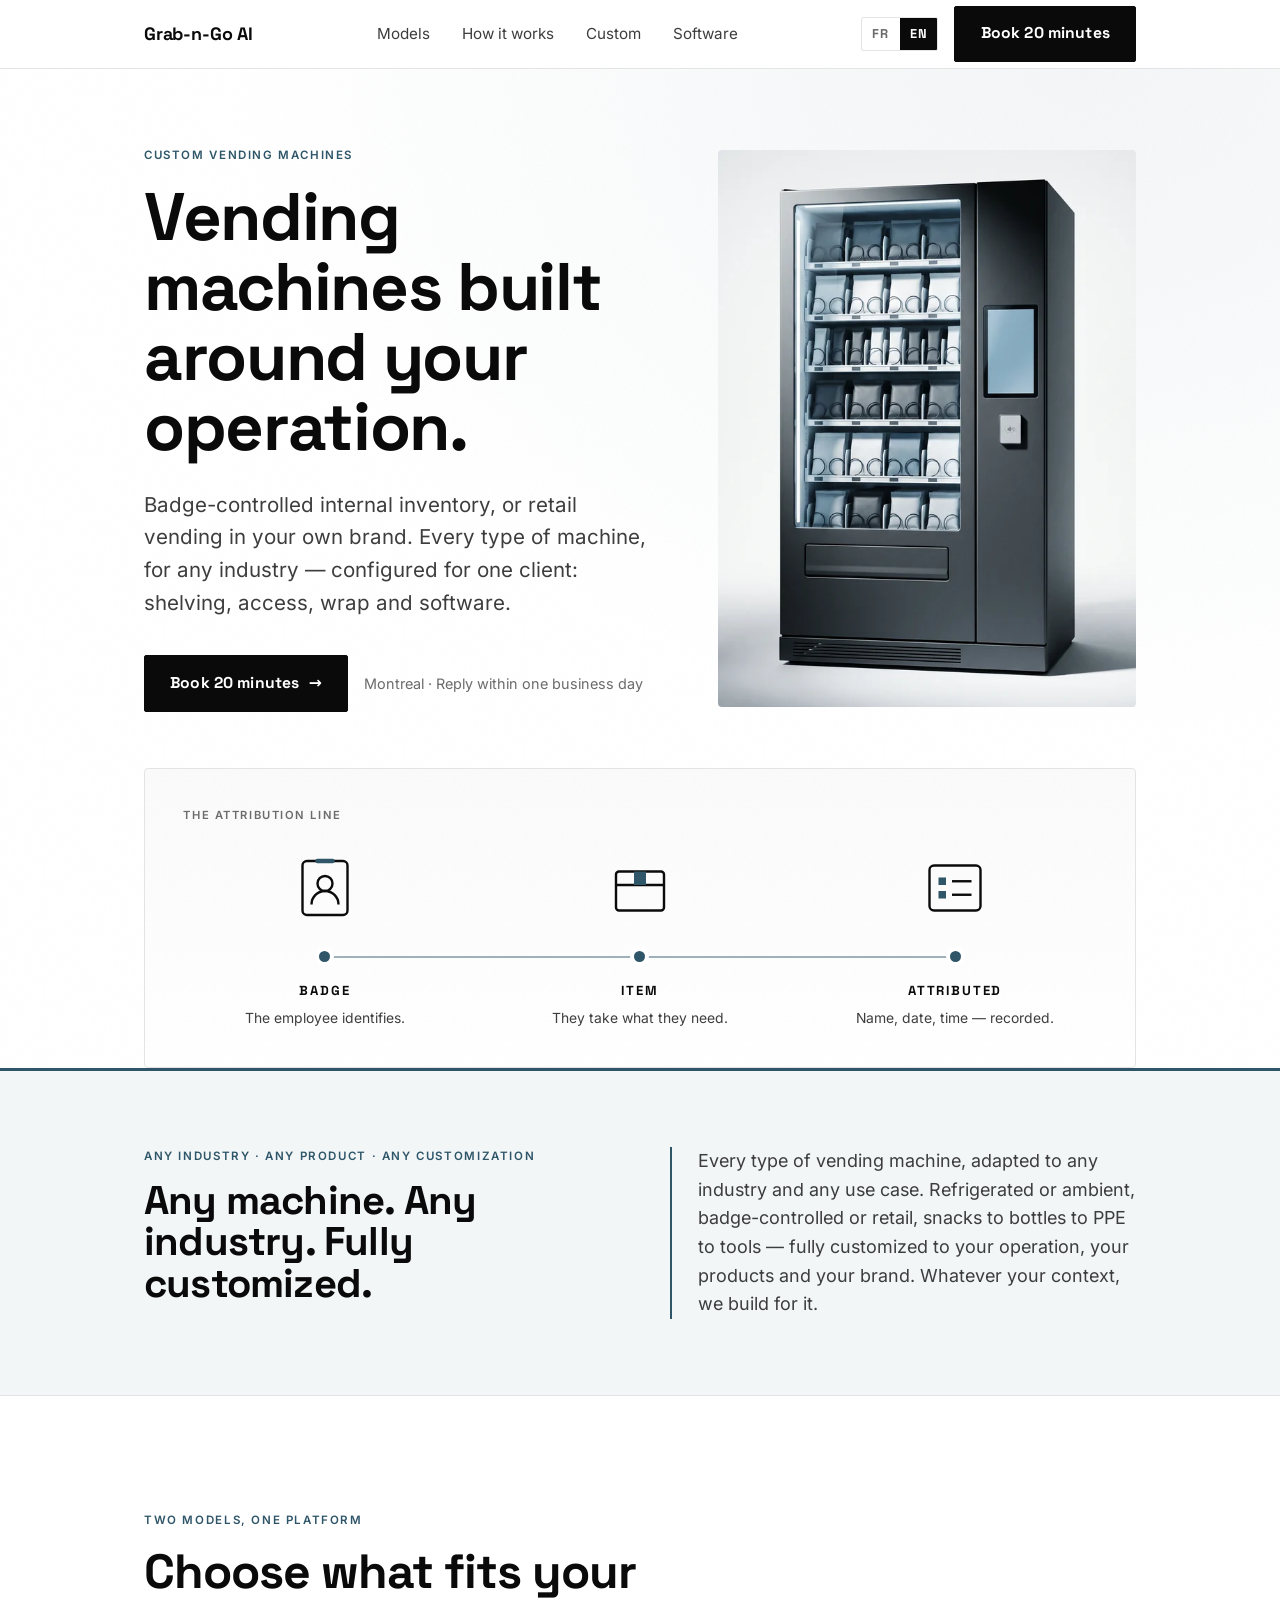
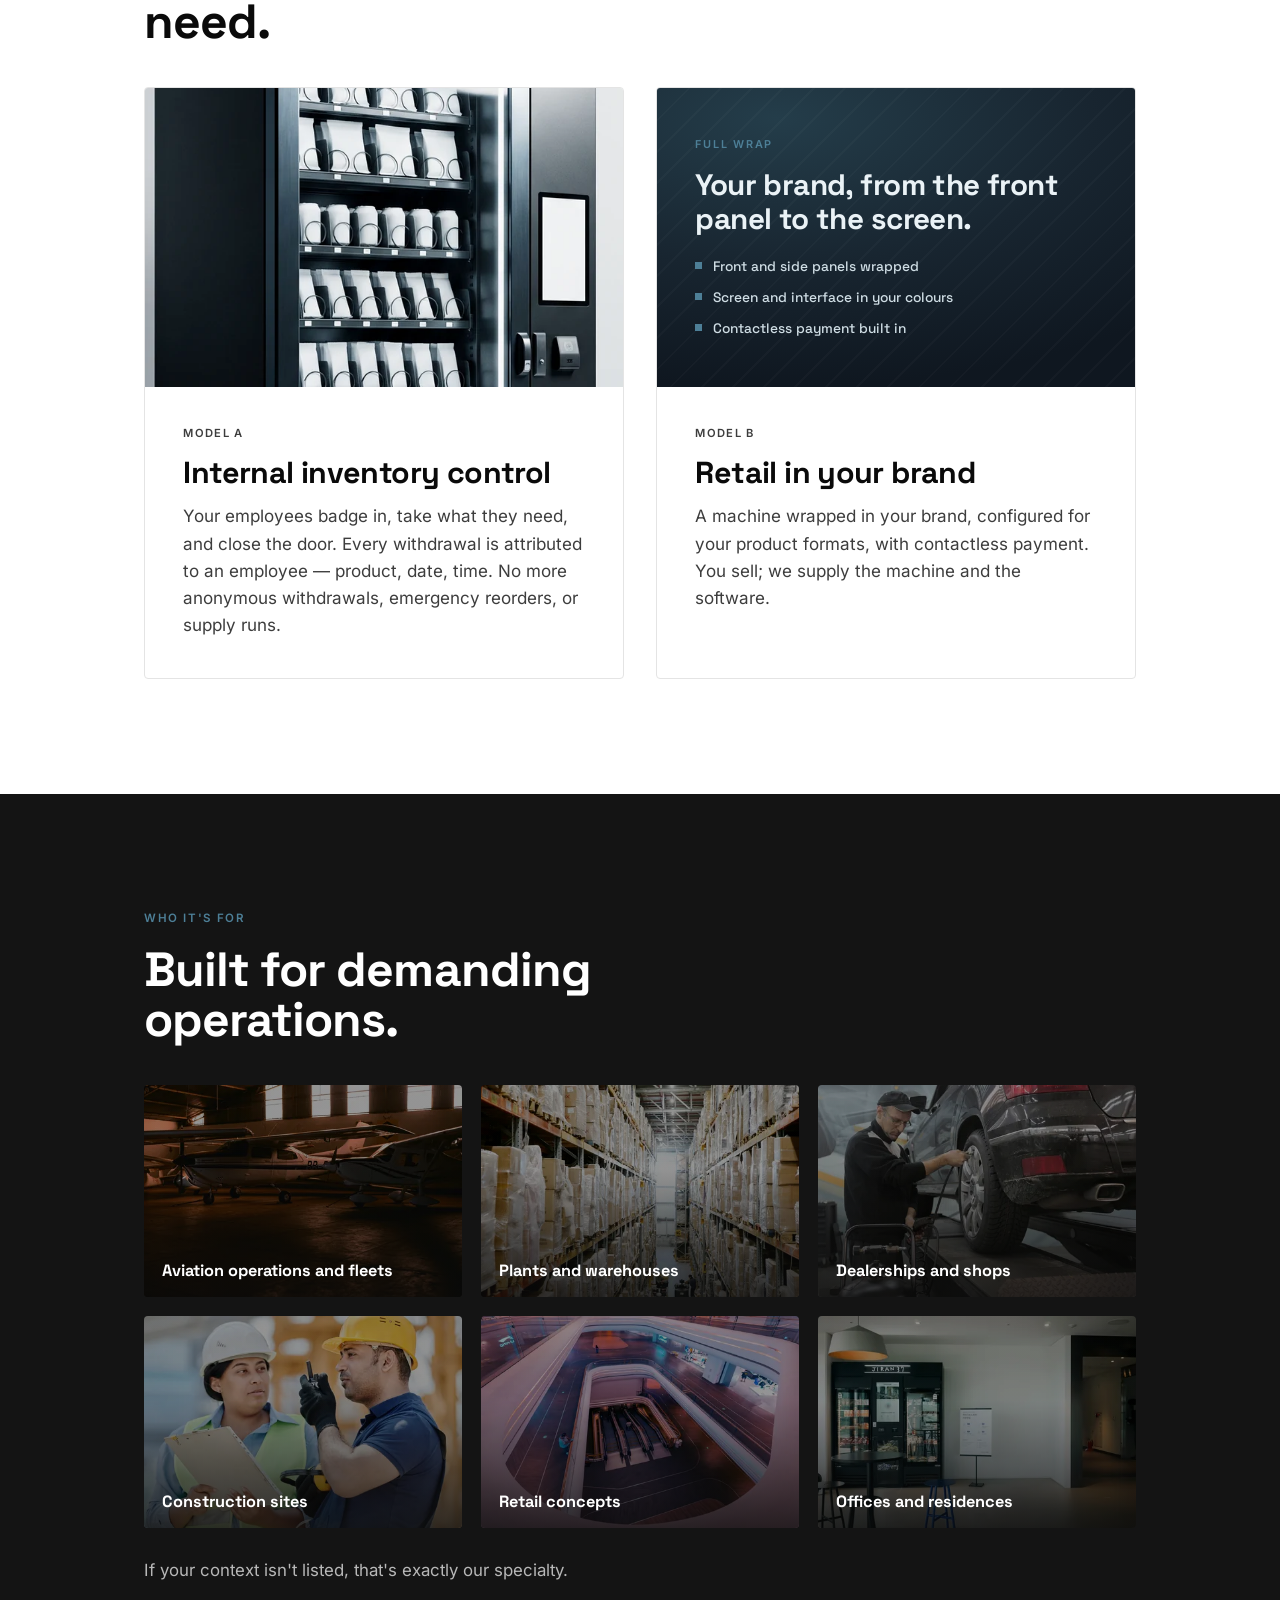
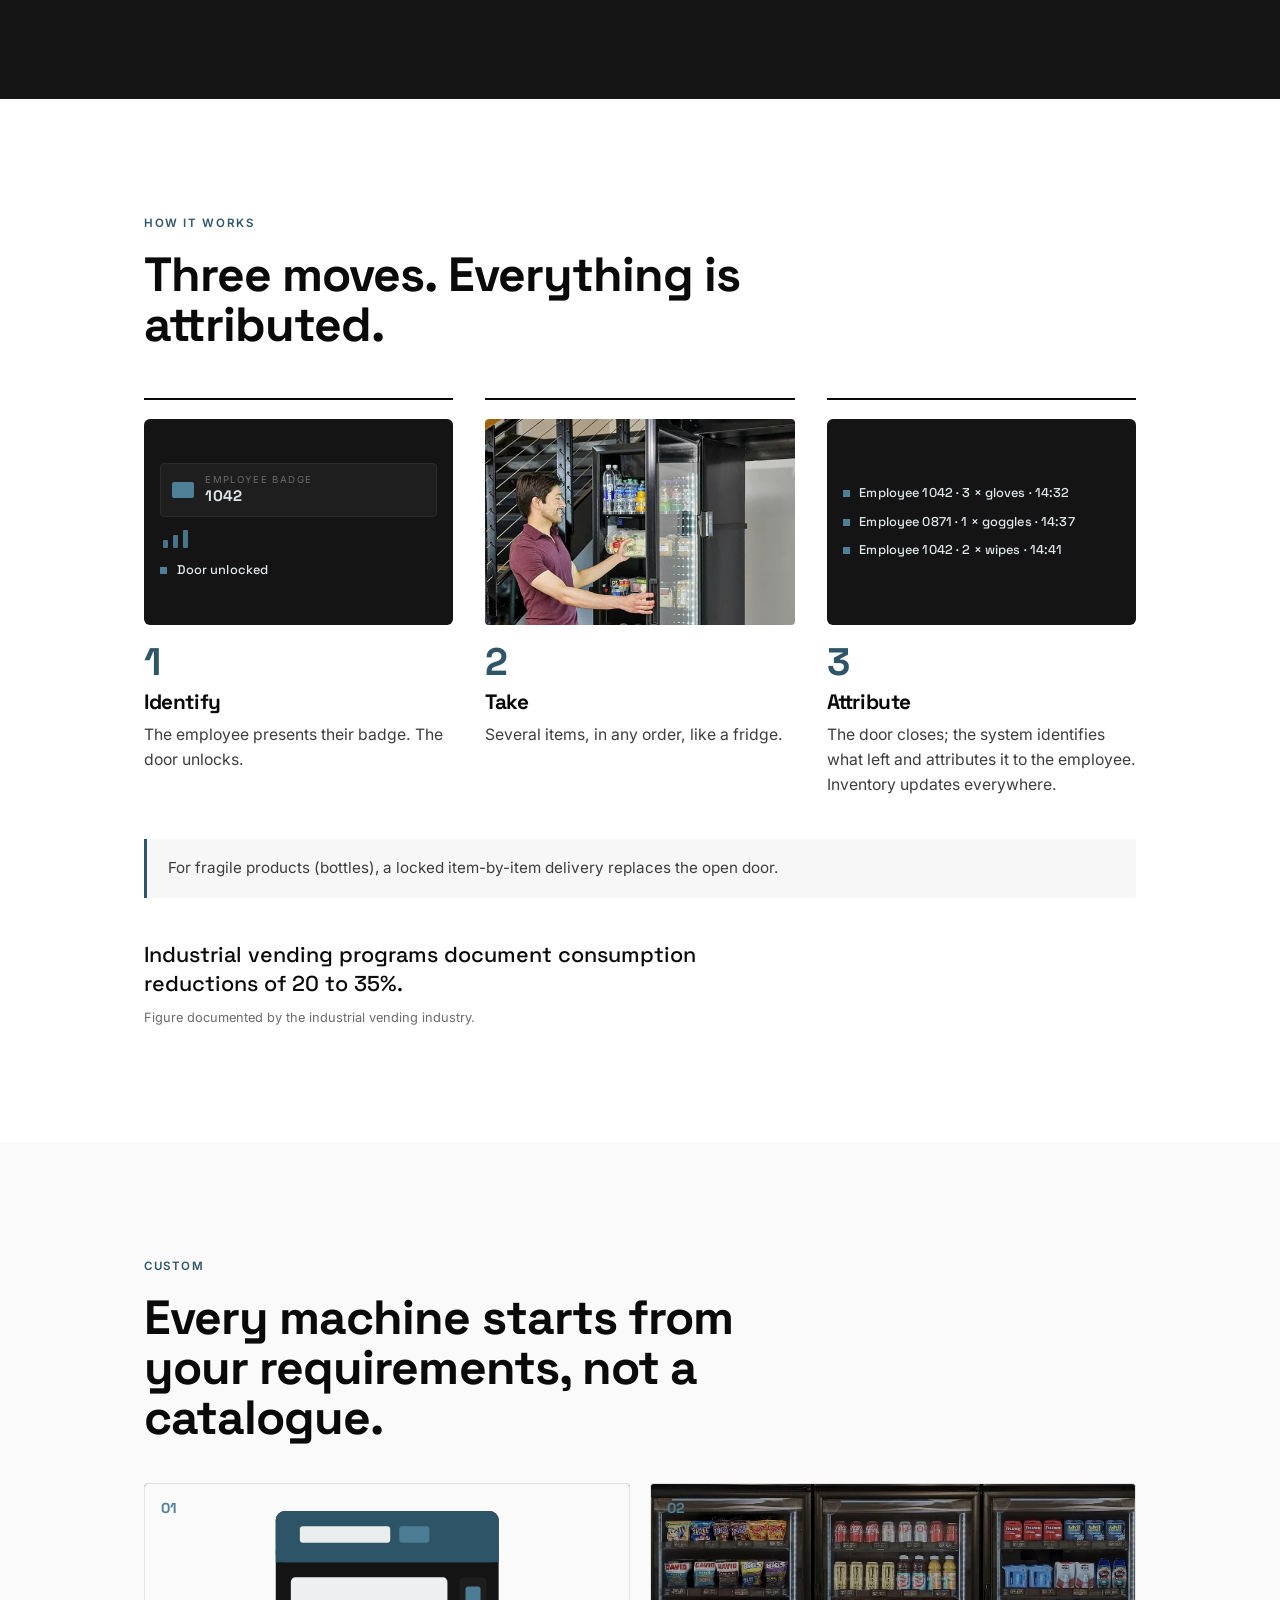
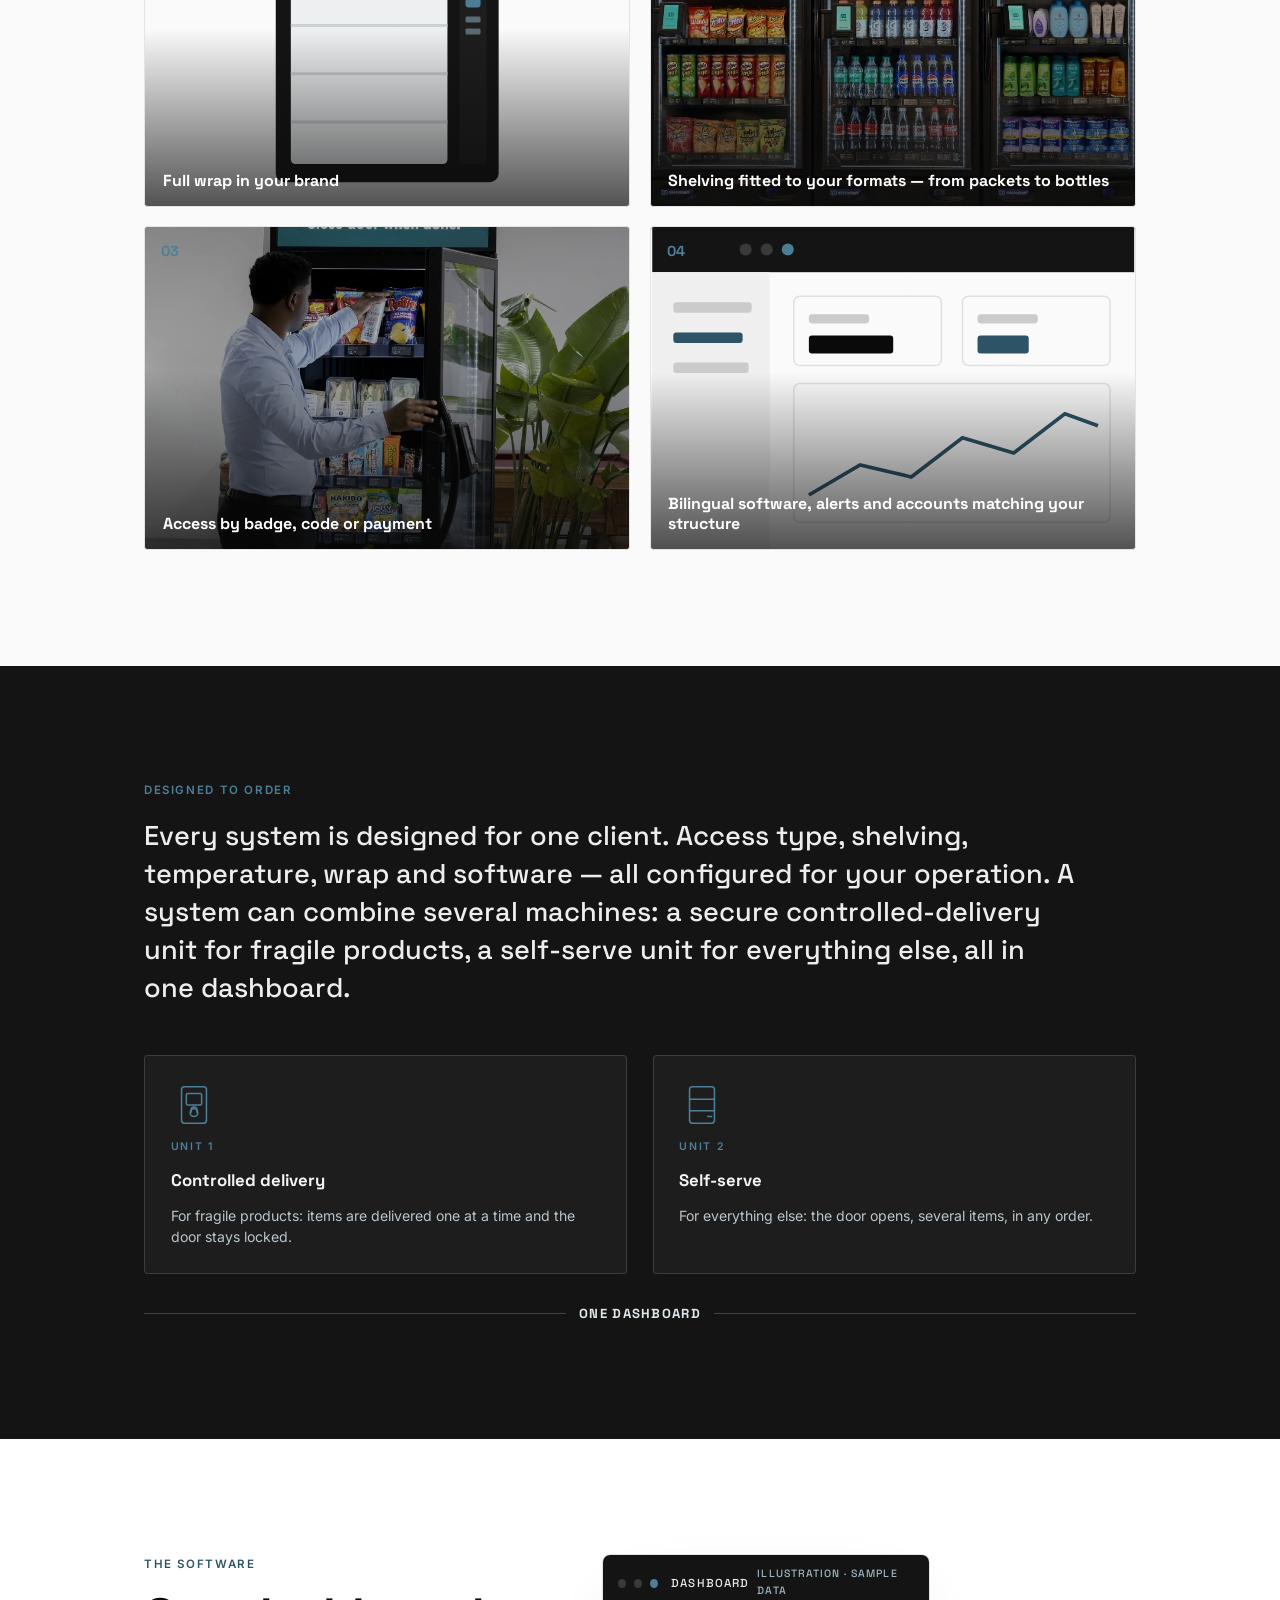
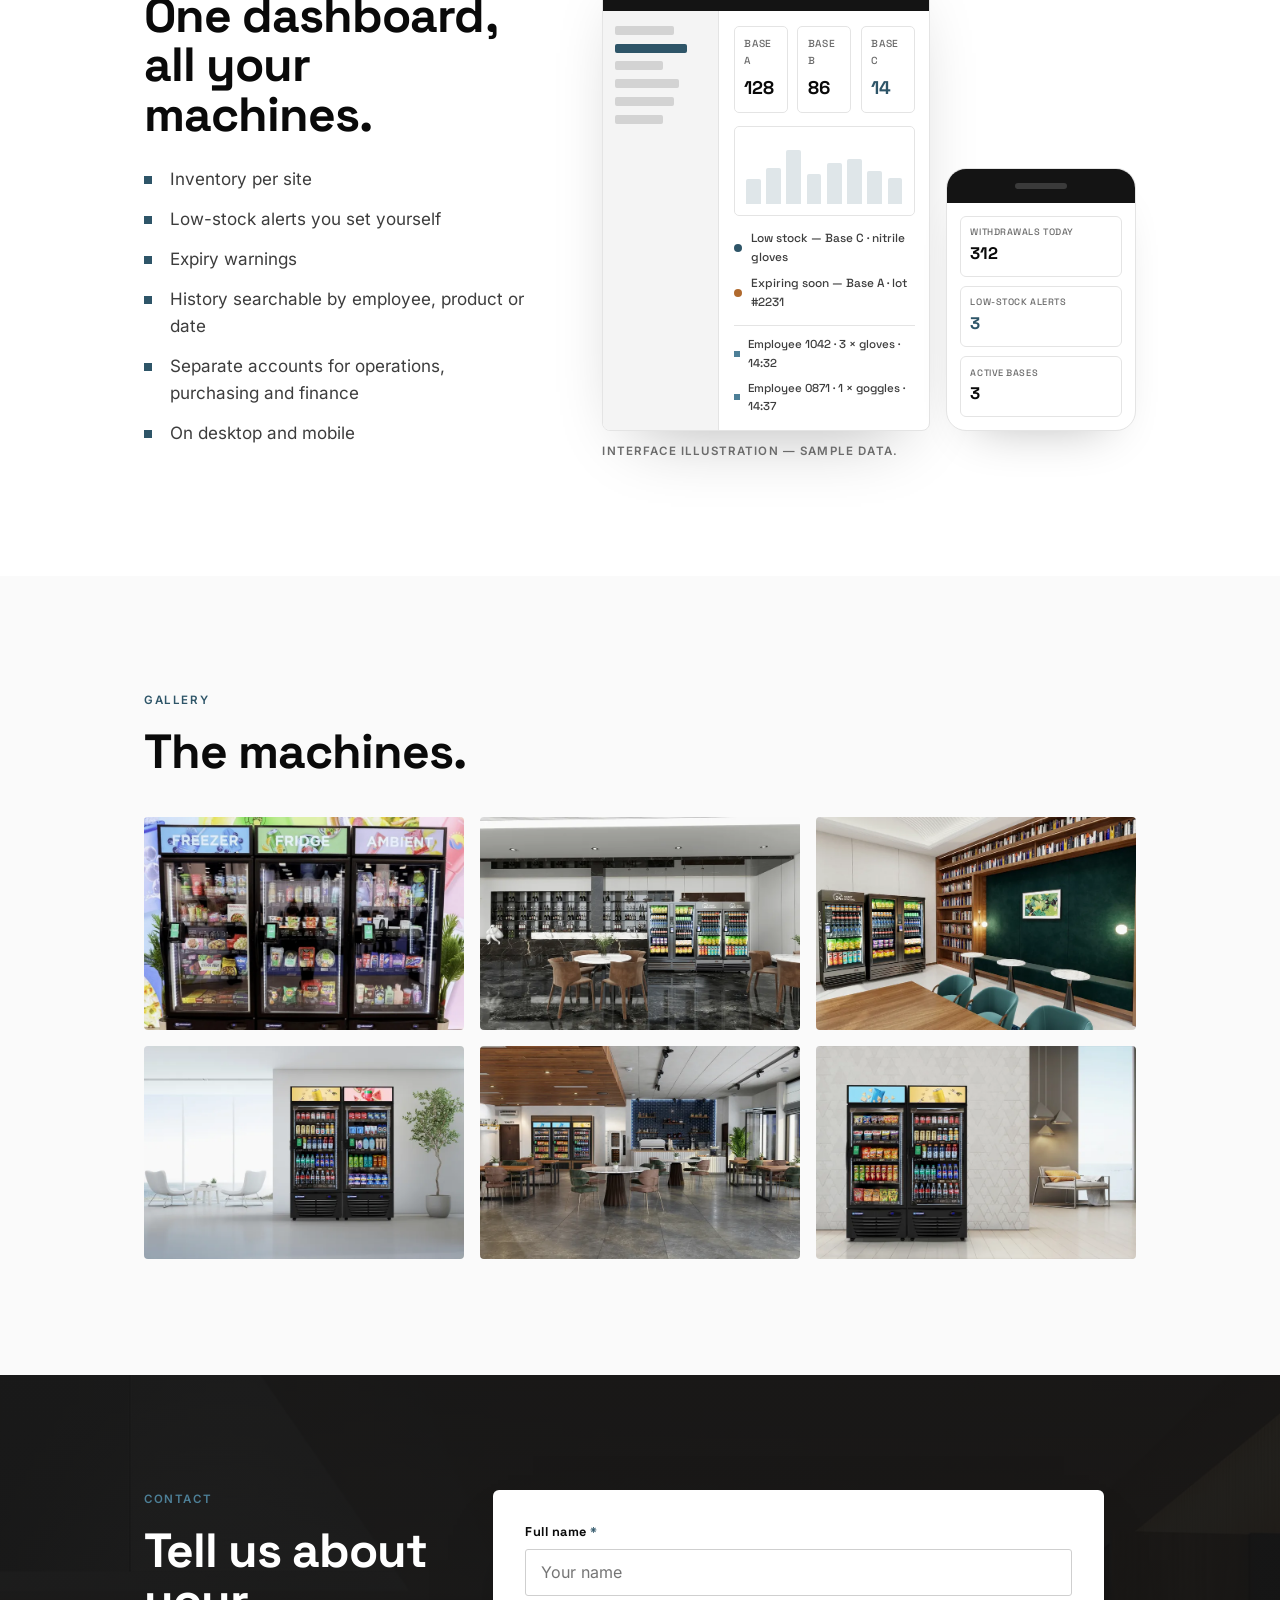
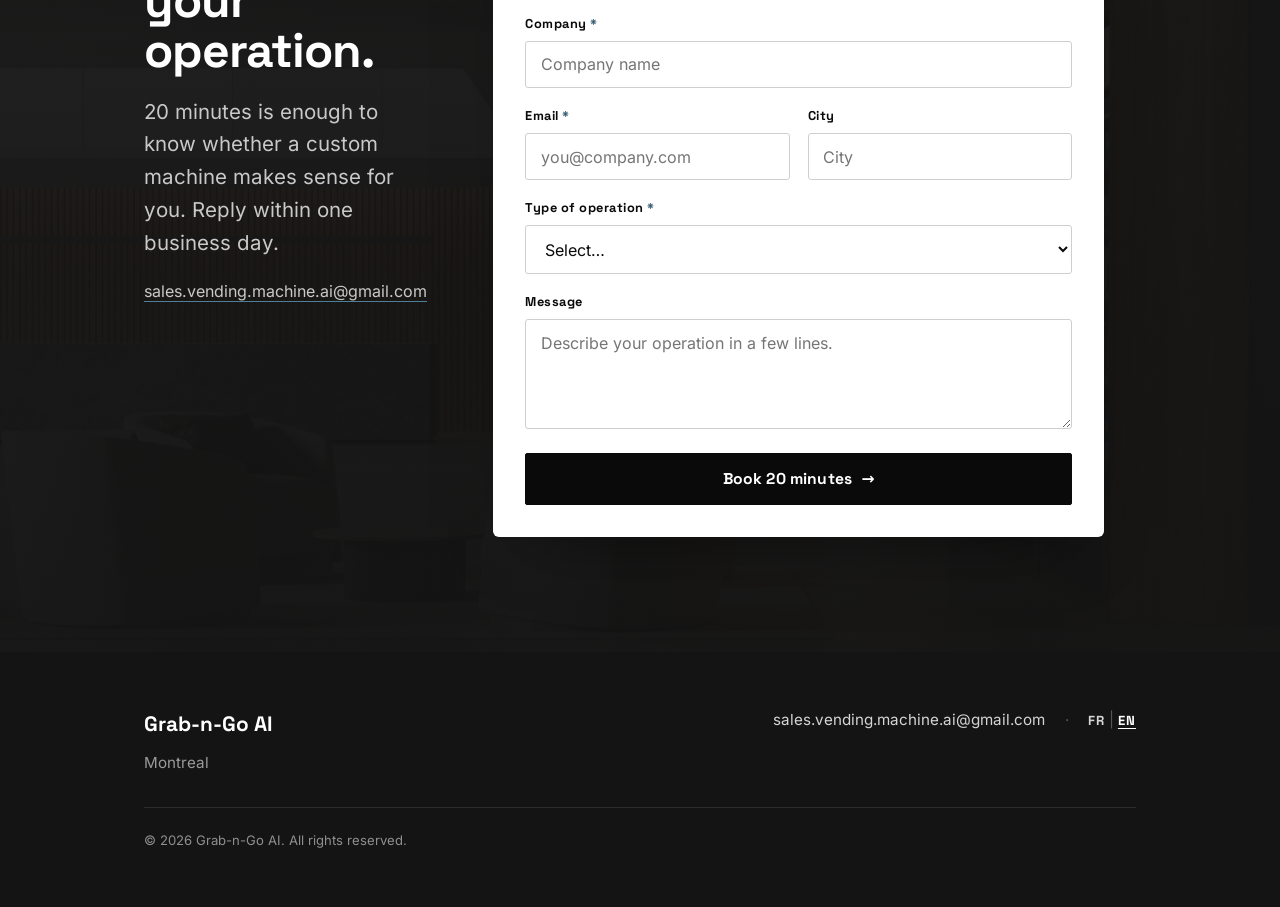
==== commit 45aaa498: "fixes again" ====
--- a/index.html
+++ b/index.html
@@ -78,6 +78,8 @@
           </div>
         </div>
         <div class="hero__visual">
+          <!-- Hero video slot: the .vplayer markup for our own 9:16 footage is
+               documented in assets/site.css. Still image until that footage exists. -->
           <img class="hero__machine" src="assets/hero-machine-900.webp"
             srcset="assets/hero-machine-600.webp 600w, assets/hero-machine-900.webp 900w"
             sizes="(max-width:900px) 72vw, 420px" width="900" height="1200"
@@ -495,32 +497,32 @@
     <!-- ----------------------------- Gallery ---------------------------- -->
     <section class="section section--soft" id="in-action">
       <div class="wrap">
-        <p class="eyebrow">In action</p>
-        <h2 class="h2">Our installations.</h2>
+        <p class="eyebrow">Gallery</p>
+        <h2 class="h2">The machines.</h2>
         <div class="gallery-grid reveal-up">
-          <button class="gallery-item" data-full="assets/gal-1-1344.webp" data-alt="Complete machine system.">
+          <button class="gallery-item" data-full="assets/gal-1-1344.webp" data-alt="Frozen, chilled and ambient units side by side.">
             <img src="assets/gal-1-800.webp" width="800" height="533" loading="lazy" decoding="async"
-              sizes="(max-width:480px) 100vw, (max-width:820px) 50vw, 340px" alt="Complete machine system.">
+              sizes="(max-width:480px) 100vw, (max-width:820px) 50vw, 340px" alt="Frozen, chilled and ambient units side by side.">
           </button>
-          <button class="gallery-item" data-full="assets/gal-2-1600.webp" data-alt="Lobby installation.">
+          <button class="gallery-item" data-full="assets/gal-2-1600.webp" data-alt="Multi-door cooler bank, drinks and snacks.">
             <img src="assets/gal-2-800.webp" width="800" height="533" loading="lazy" decoding="async"
-              sizes="(max-width:480px) 100vw, (max-width:820px) 50vw, 340px" alt="Lobby installation.">
+              sizes="(max-width:480px) 100vw, (max-width:820px) 50vw, 340px" alt="Multi-door cooler bank, drinks and snacks.">
           </button>
-          <button class="gallery-item" data-full="assets/gal-3-1600.webp" data-alt="Library installation.">
+          <button class="gallery-item" data-full="assets/gal-3-1600.webp" data-alt="Single-door and double-door units.">
             <img src="assets/gal-3-800.webp" width="800" height="533" loading="lazy" decoding="async"
-              sizes="(max-width:480px) 100vw, (max-width:820px) 50vw, 340px" alt="Library installation.">
+              sizes="(max-width:480px) 100vw, (max-width:820px) 50vw, 340px" alt="Single-door and double-door units.">
           </button>
-          <button class="gallery-item" data-full="assets/gal-4-1600.webp" data-alt="Office installation.">
+          <button class="gallery-item" data-full="assets/gal-4-1600.webp" data-alt="Two-door unit with illuminated header panels.">
             <img src="assets/gal-4-800.webp" width="800" height="533" loading="lazy" decoding="async"
-              sizes="(max-width:480px) 100vw, (max-width:820px) 50vw, 340px" alt="Office installation.">
+              sizes="(max-width:480px) 100vw, (max-width:820px) 50vw, 340px" alt="Two-door unit with illuminated header panels.">
           </button>
-          <button class="gallery-item" data-full="assets/gal-5-1600.webp" data-alt="Lounge installation.">
+          <button class="gallery-item" data-full="assets/gal-5-1600.webp" data-alt="Cooler bank in an open-plan interior.">
             <img src="assets/gal-5-800.webp" width="800" height="533" loading="lazy" decoding="async"
-              sizes="(max-width:480px) 100vw, (max-width:820px) 50vw, 340px" alt="Lounge installation.">
+              sizes="(max-width:480px) 100vw, (max-width:820px) 50vw, 340px" alt="Cooler bank in an open-plan interior.">
           </button>
-          <button class="gallery-item" data-full="assets/gal-6-1600.webp" data-alt="Residential installation.">
+          <button class="gallery-item" data-full="assets/gal-6-1600.webp" data-alt="Snack and drink units, glass front.">
             <img src="assets/gal-6-800.webp" width="800" height="533" loading="lazy" decoding="async"
-              sizes="(max-width:480px) 100vw, (max-width:820px) 50vw, 340px" alt="Residential installation.">
+              sizes="(max-width:480px) 100vw, (max-width:820px) 50vw, 340px" alt="Snack and drink units, glass front.">
           </button>
         </div>
       </div>
--- a/assets/site.css
+++ b/assets/site.css
@@ -285,6 +285,96 @@
 @media (prefers-reduced-motion: reduce) {
   .hero__machine { opacity: 1; transform: none; animation: none; }
 }
+/* Hero video player. DORMANT — no page uses .vplayer today. It waits on our own
+   9:16 footage of our own machine; supplier-branded clips are not an option.
+   To activate, drop the machine still in .hero__visual for this:
+
+     <div class="vplayer" data-vplayer>
+       <video class="vplayer__video" preload="none" playsinline disablepictureinpicture
+         poster="assets/hero-poster.webp"
+         controlslist="nodownload noplaybackrate noremoteplayback"
+         oncontextmenu="return false" width="360" height="640"
+         aria-label="[describe what the clip shows]">
+         <source src="assets/hero.mp4" type="video/mp4">
+       </video>
+       <button class="vplayer__btn" type="button" data-vplay aria-pressed="false">
+         <span class="vplayer__icon" aria-hidden="true"></span>
+         <span class="vplayer__label">Play the demonstration</span>
+       </button>
+     </div>
+
+   9:16 slot, media contained and vertically centred with balanced padding —
+   never stretched, never re-cropped. Media-only by design: no native control
+   bar, one play/pause button, nothing else. */
+.vplayer {
+  position: relative;
+  /* Width, not height, is capped — capping height would fight aspect-ratio and
+     silently flatten the slot. 338px keeps the 9:16 box at ~600px tall, which
+     matches the hero text column. */
+  width: 100%; max-width: 338px;
+  aspect-ratio: 9 / 16;
+  margin-inline: auto;
+  background: var(--panel);
+  border-radius: 4px;
+  overflow: hidden;
+  opacity: 0; transform: translateY(10px);
+  animation: heroIn .6s ease .08s forwards;
+}
+.vplayer__video {
+  width: 100%; height: 100%;
+  object-fit: contain;   /* balanced bands top and bottom; no crop, no stretch */
+  display: block;
+  background: var(--panel);
+}
+.vplayer__btn {
+  position: absolute; inset: 0;
+  display: grid; place-items: center;
+  width: 100%; height: 100%;
+  padding: 0; border: 0; background: transparent;
+  color: #fff; cursor: pointer;
+  transition: inset .25s ease, width .25s ease, height .25s ease, background-color .2s ease;
+}
+.vplayer__btn::before {   /* the disc behind the glyph */
+  content: ""; position: absolute;
+  width: 68px; height: 68px; border-radius: 50%;
+  background: rgba(10, 10, 10, .55);
+  border: 2px solid rgba(255, 255, 255, .85);
+  transition: width .25s ease, height .25s ease, background-color .2s ease;
+}
+.vplayer__btn:hover::before { background: var(--accent); border-color: var(--accent-hi); }
+.vplayer__icon {
+  position: relative; z-index: 1;
+  width: 0; height: 0; margin-left: 5px;
+  border-left: 19px solid currentColor;
+  border-top: 13px solid transparent;
+  border-bottom: 13px solid transparent;
+}
+/* While playing, the control retreats to a small corner button so it never
+   sits on top of the picture. */
+.vplayer.is-playing .vplayer__btn {
+  inset: auto 12px 12px auto; width: 46px; height: 46px;
+}
+.vplayer.is-playing .vplayer__btn::before { width: 46px; height: 46px; }
+.vplayer.is-playing .vplayer__icon {
+  width: 16px; height: 18px; margin-left: 0; border: 0;
+  background:
+    linear-gradient(currentColor, currentColor) left / 5px 100% no-repeat,
+    linear-gradient(currentColor, currentColor) right / 5px 100% no-repeat;
+}
+.vplayer__label {   /* accessible name only */
+  position: absolute; width: 1px; height: 1px; margin: -1px;
+  padding: 0; overflow: hidden; clip: rect(0 0 0 0); white-space: nowrap; border: 0;
+}
+@media (max-width: 900px) {
+  .vplayer { max-width: 300px; }
+}
+/* Reduced motion: show the poster only — no playback offered. */
+@media (prefers-reduced-motion: reduce) {
+  .vplayer { opacity: 1; transform: none; animation: none; }
+  .vplayer__btn { display: none; }
+  .vplayer__video { pointer-events: none; }
+}
+
 .hero .lede { margin-top: 1.6rem; }
 .hero-cta { margin-top: 2.2rem; display: flex; flex-wrap: wrap; gap: 1rem; align-items: center; }
 .hero-note { font-size: .9rem; color: var(--ink-3); }
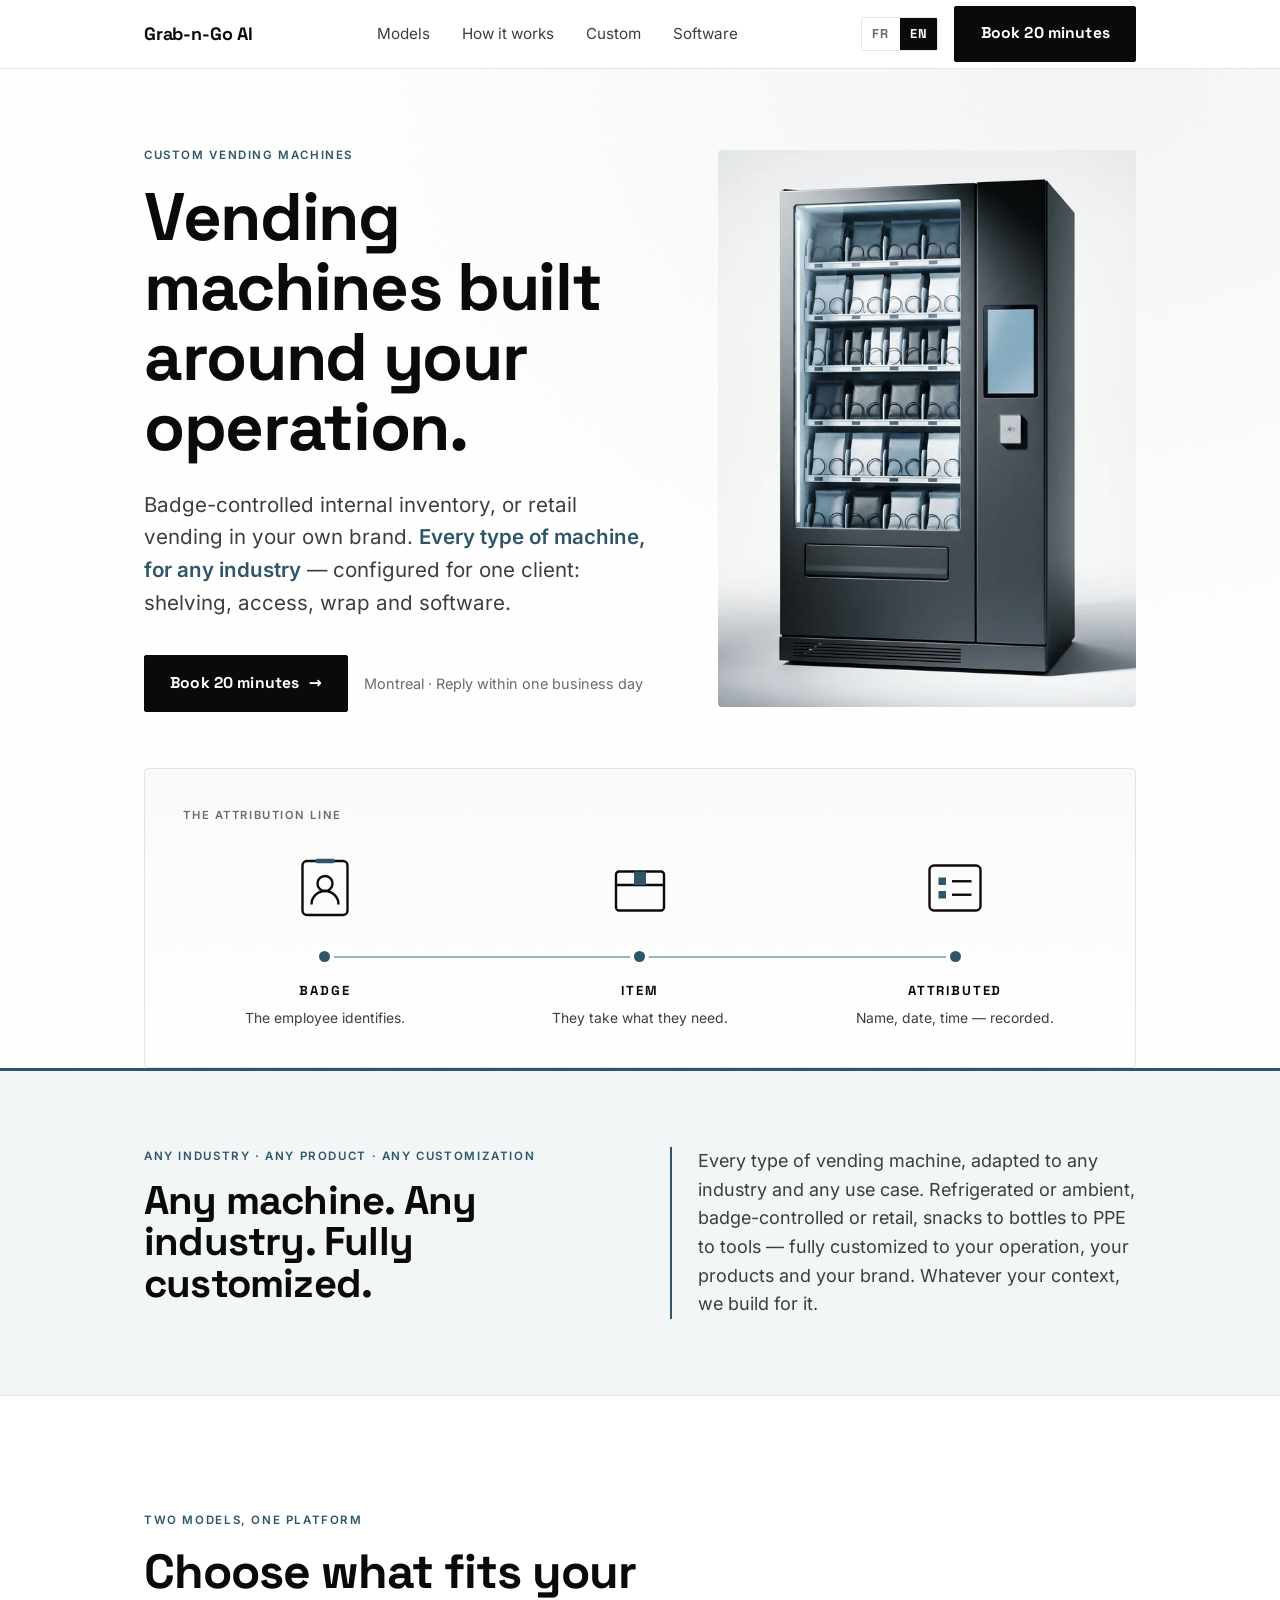
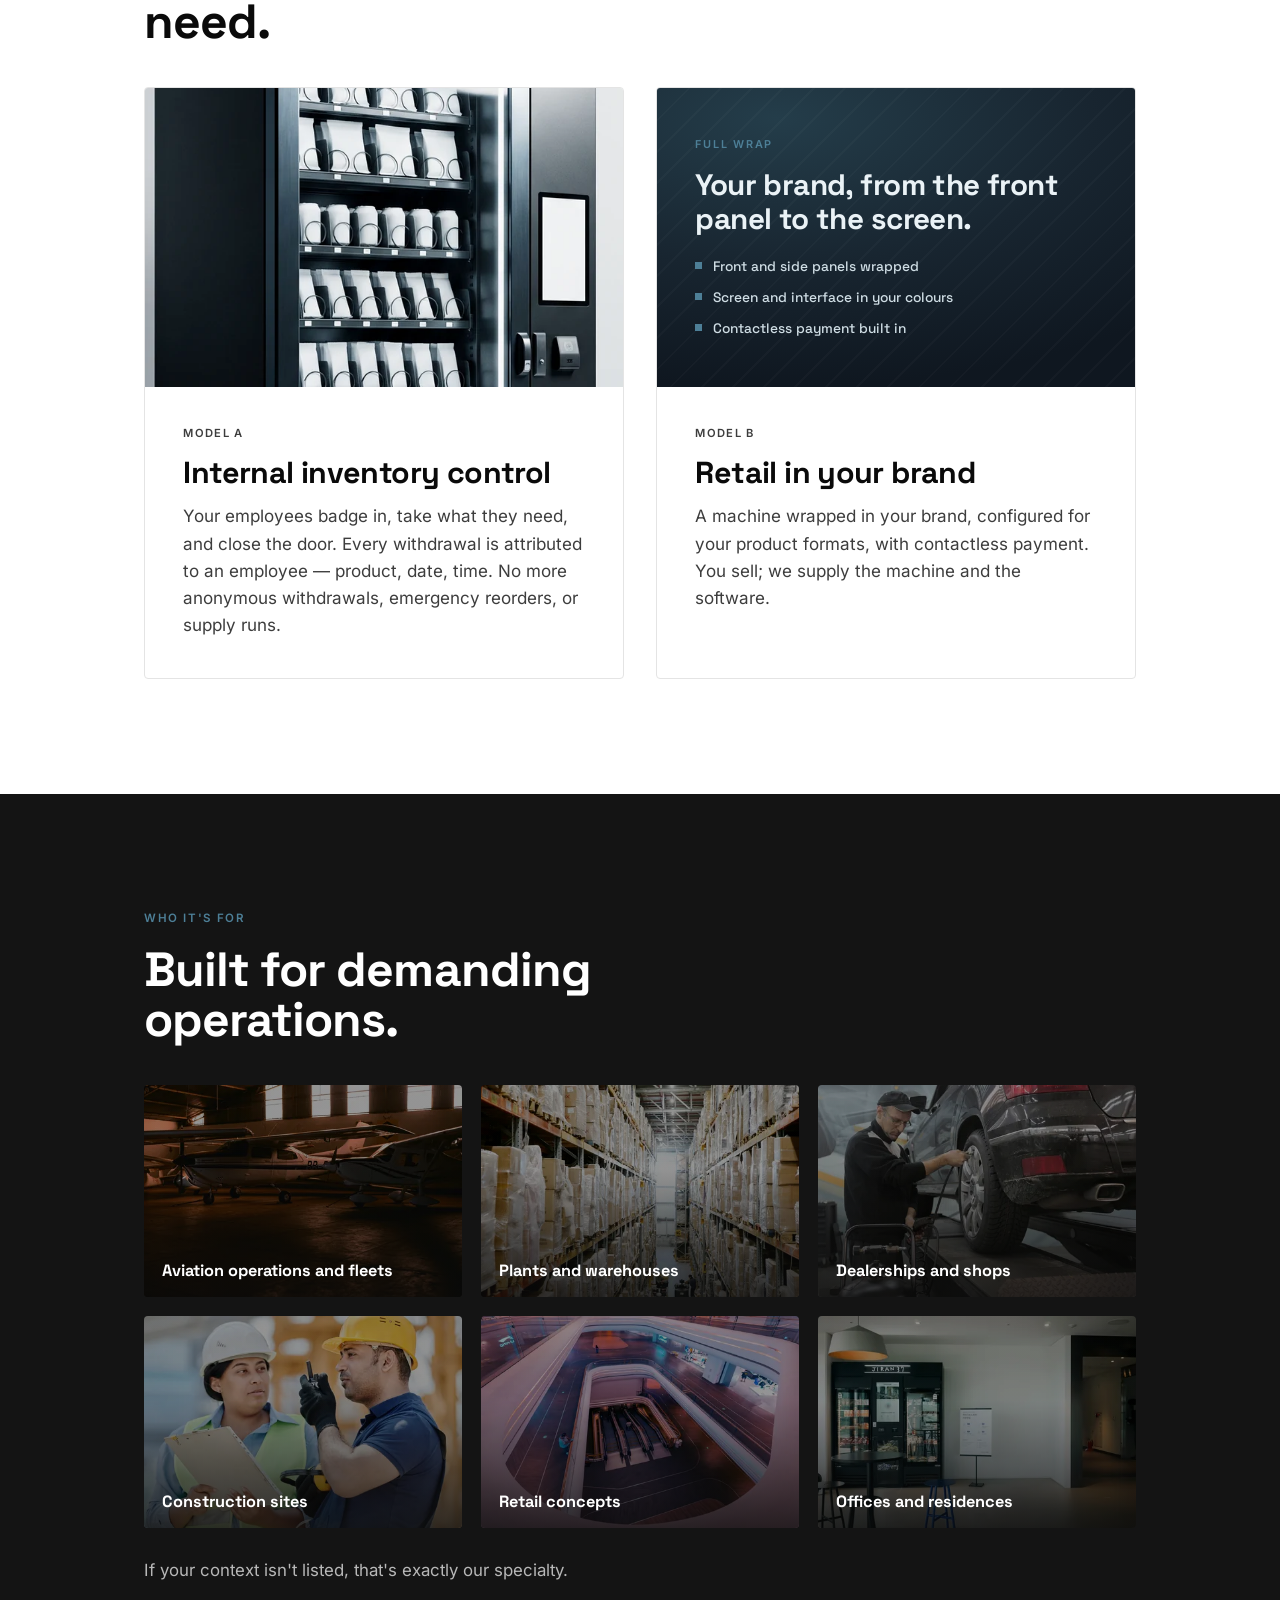
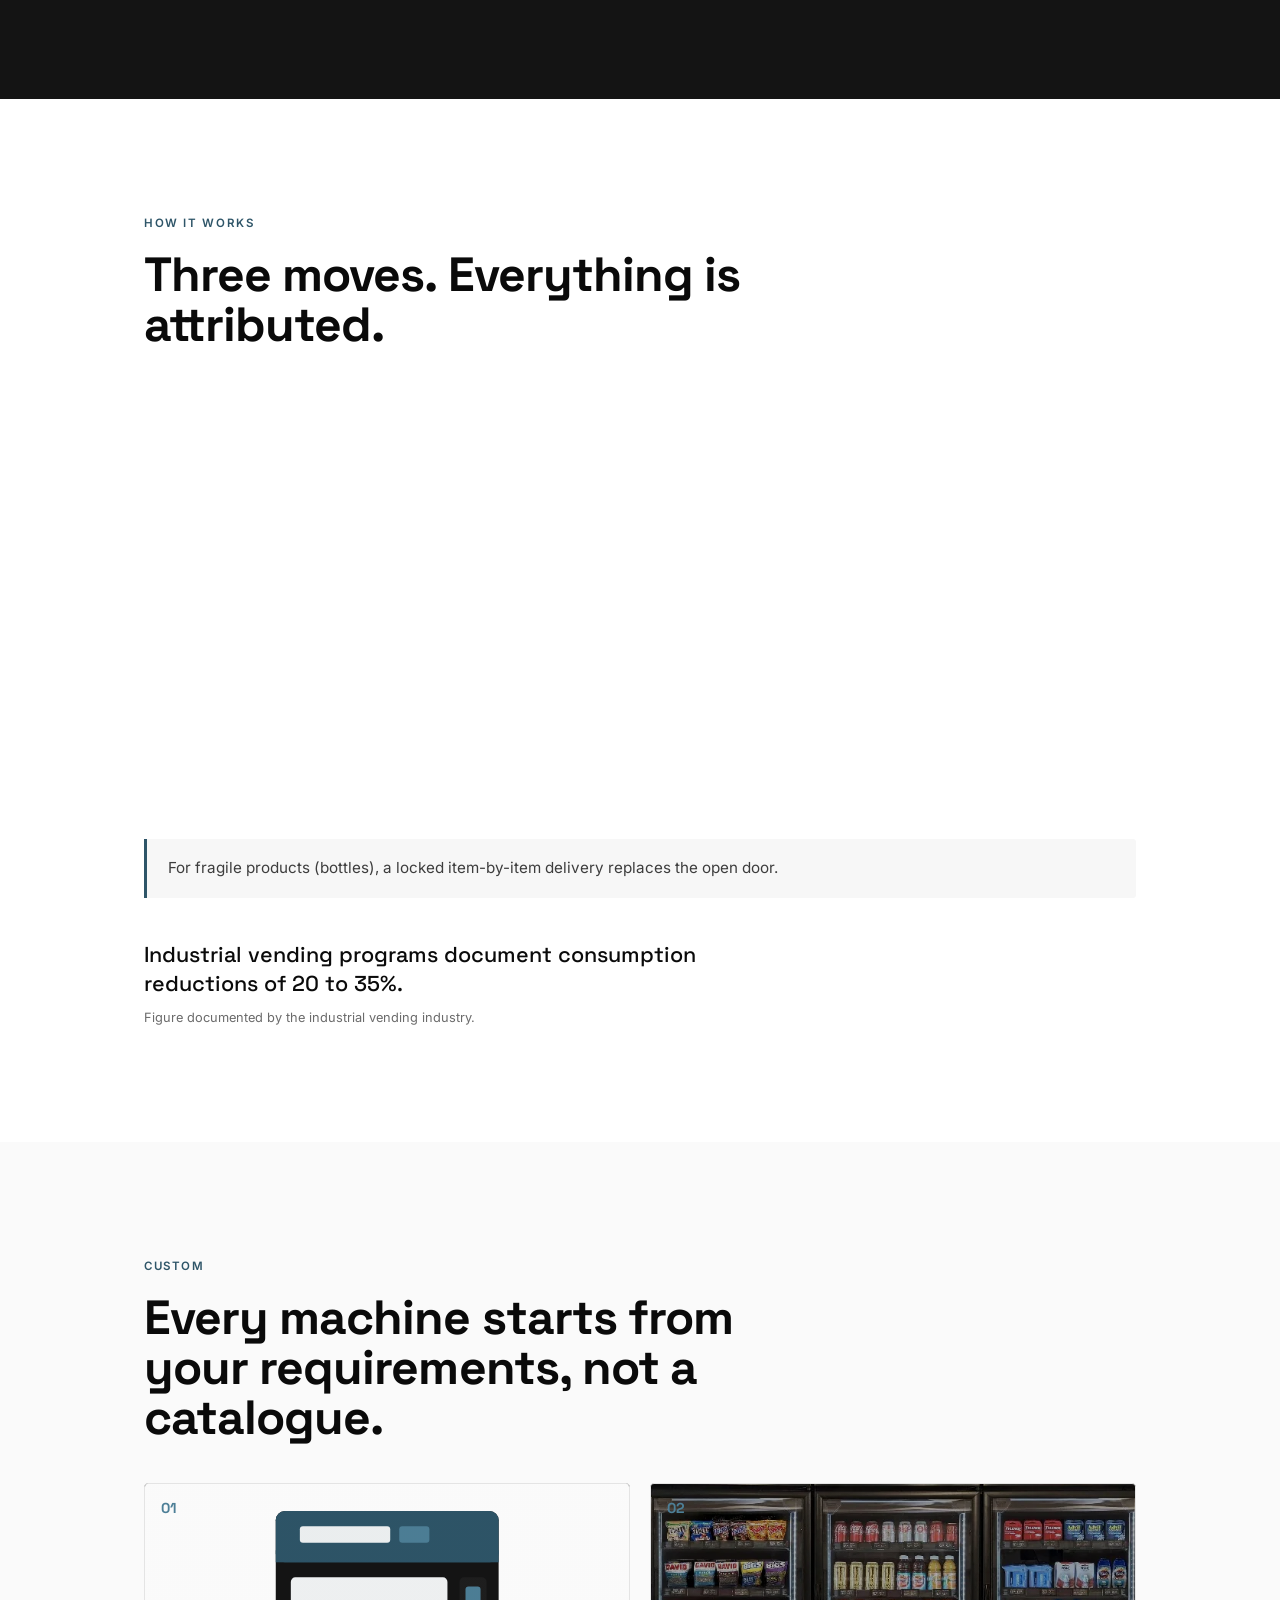
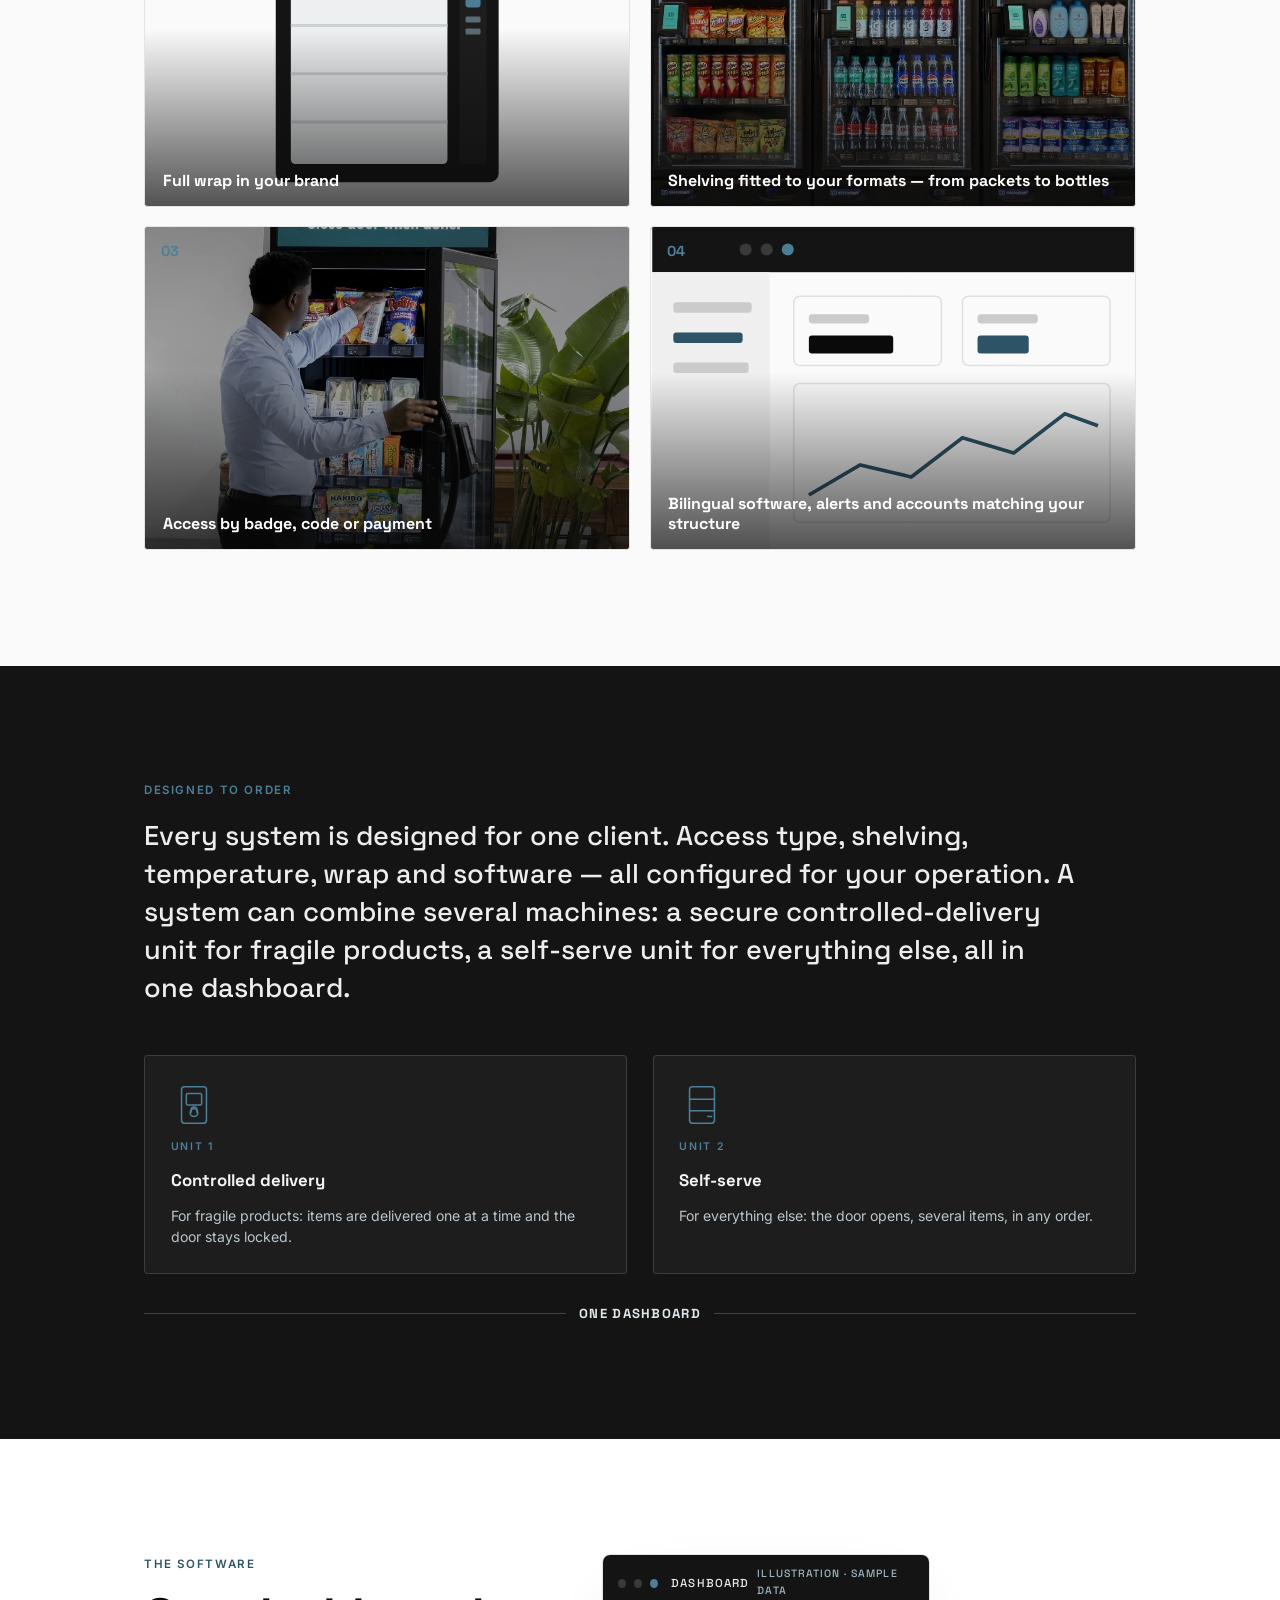
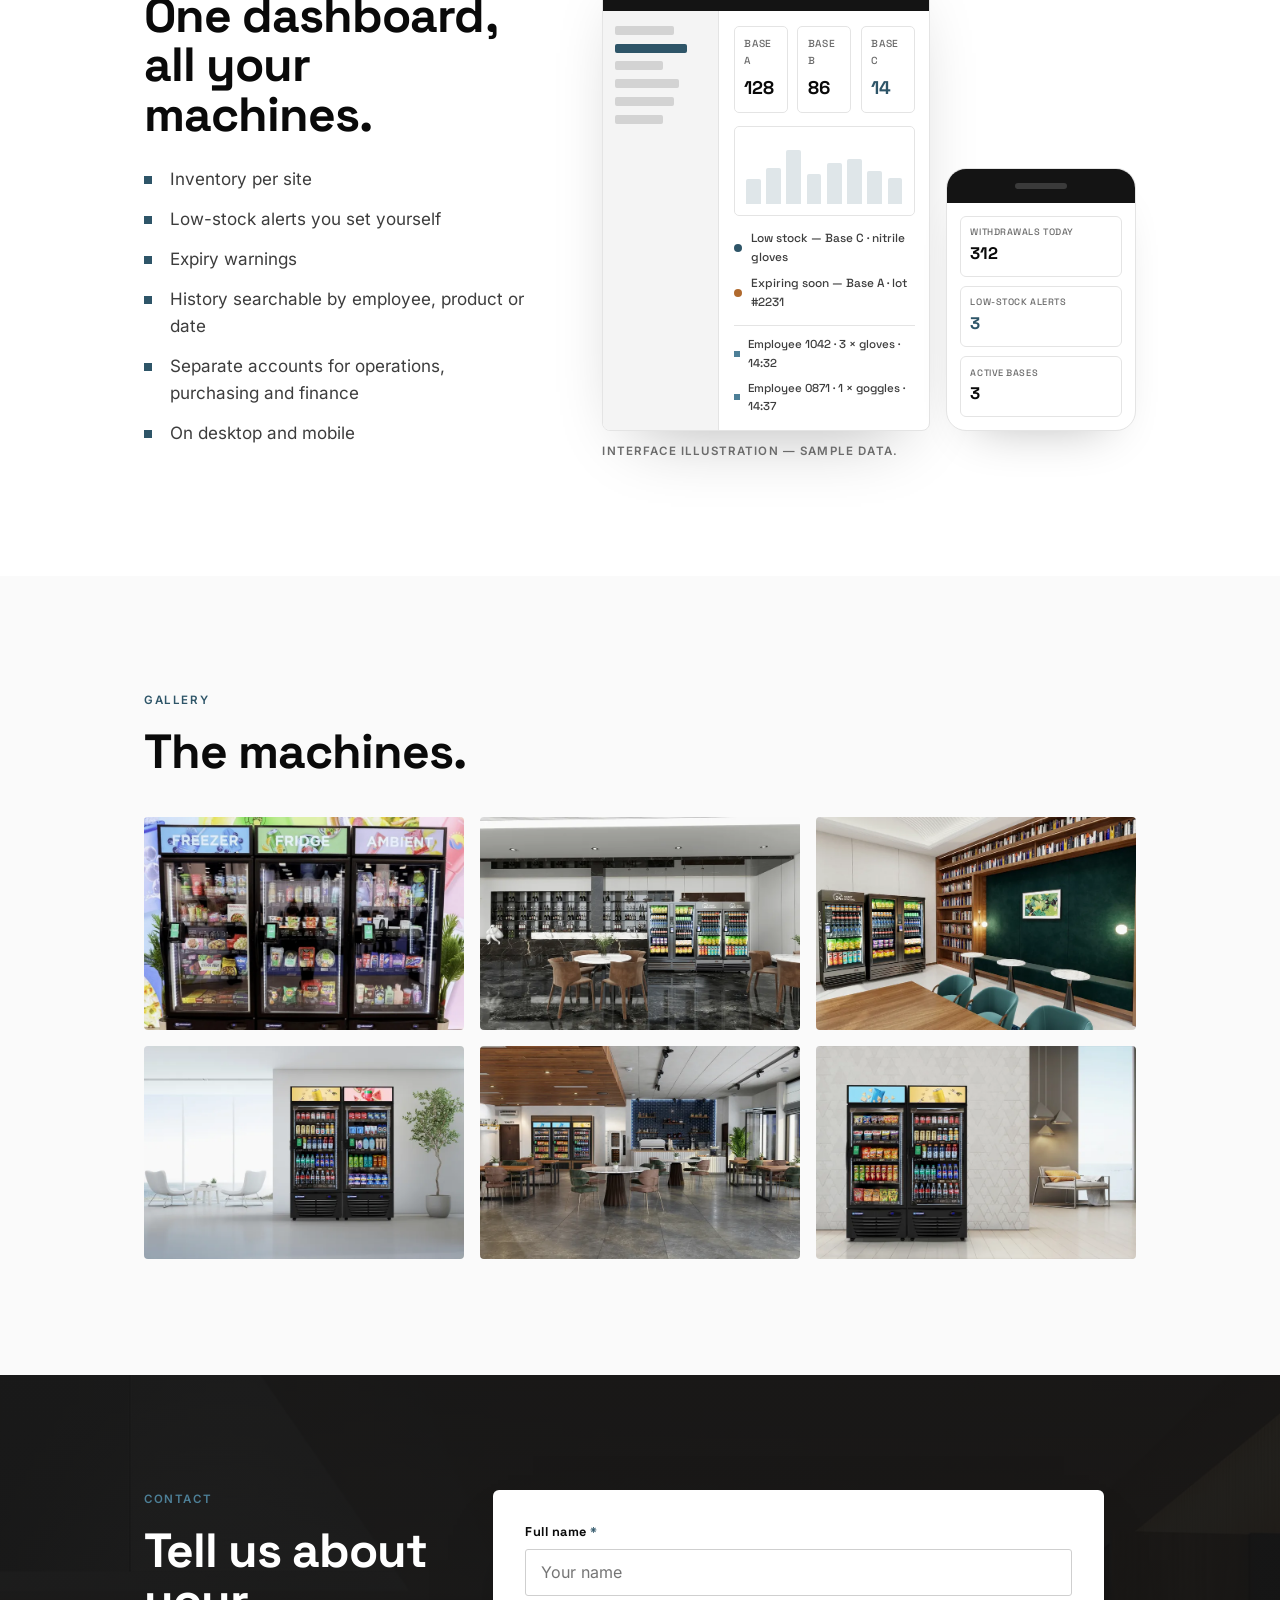
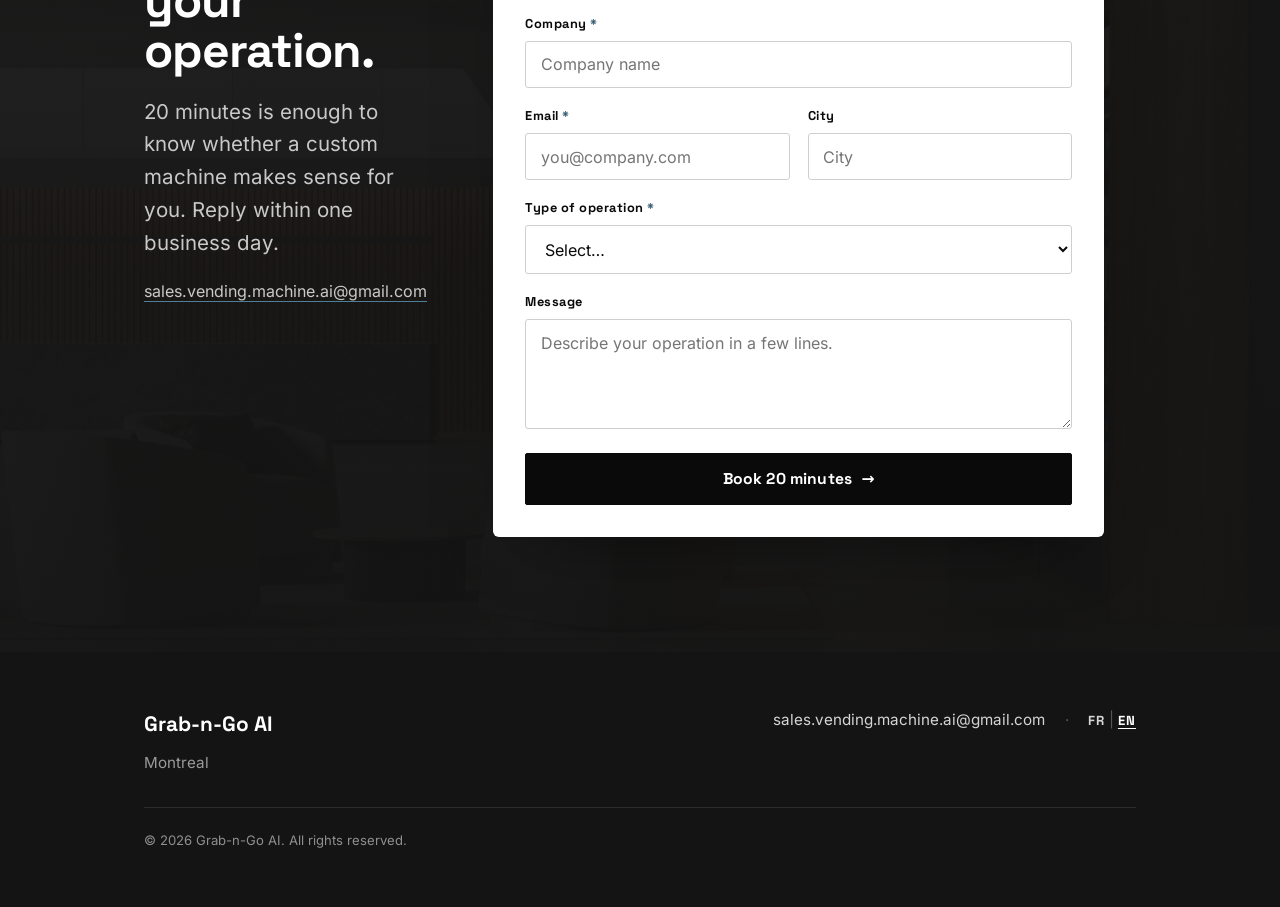
==== commit 2f8c6ffd: "lending page message fixed all types of machines & any industries !!!!" ====
--- a/index.html
+++ b/index.html
@@ -69,7 +69,7 @@
           <h1>Vending machines built around your operation.</h1>
           <p class="lede">
             Badge-controlled internal inventory, or retail vending in your own brand.
-            Every type of machine, for any industry — configured for one client:
+            <strong>Every type of machine, for any industry</strong> — configured for one client:
             shelving, access, wrap and software.
           </p>
           <div class="hero-cta">
--- a/assets/site.css
+++ b/assets/site.css
@@ -376,6 +376,11 @@
 }
 
 .hero .lede { margin-top: 1.6rem; }
+/* The any-industry phrase carries the positioning, so it is lifted out of the
+   body colour. Weight is pinned to 600 because Inter ships 400/500/600 only —
+   the default <strong> 700 would be synthesised by the browser. Scoped to the
+   hero: on .section--panel the lede sits on dark, where --accent would sink. */
+.hero .lede strong { color: var(--accent); font-weight: 600; }
 .hero-cta { margin-top: 2.2rem; display: flex; flex-wrap: wrap; gap: 1rem; align-items: center; }
 .hero-note { font-size: .9rem; color: var(--ink-3); }
 
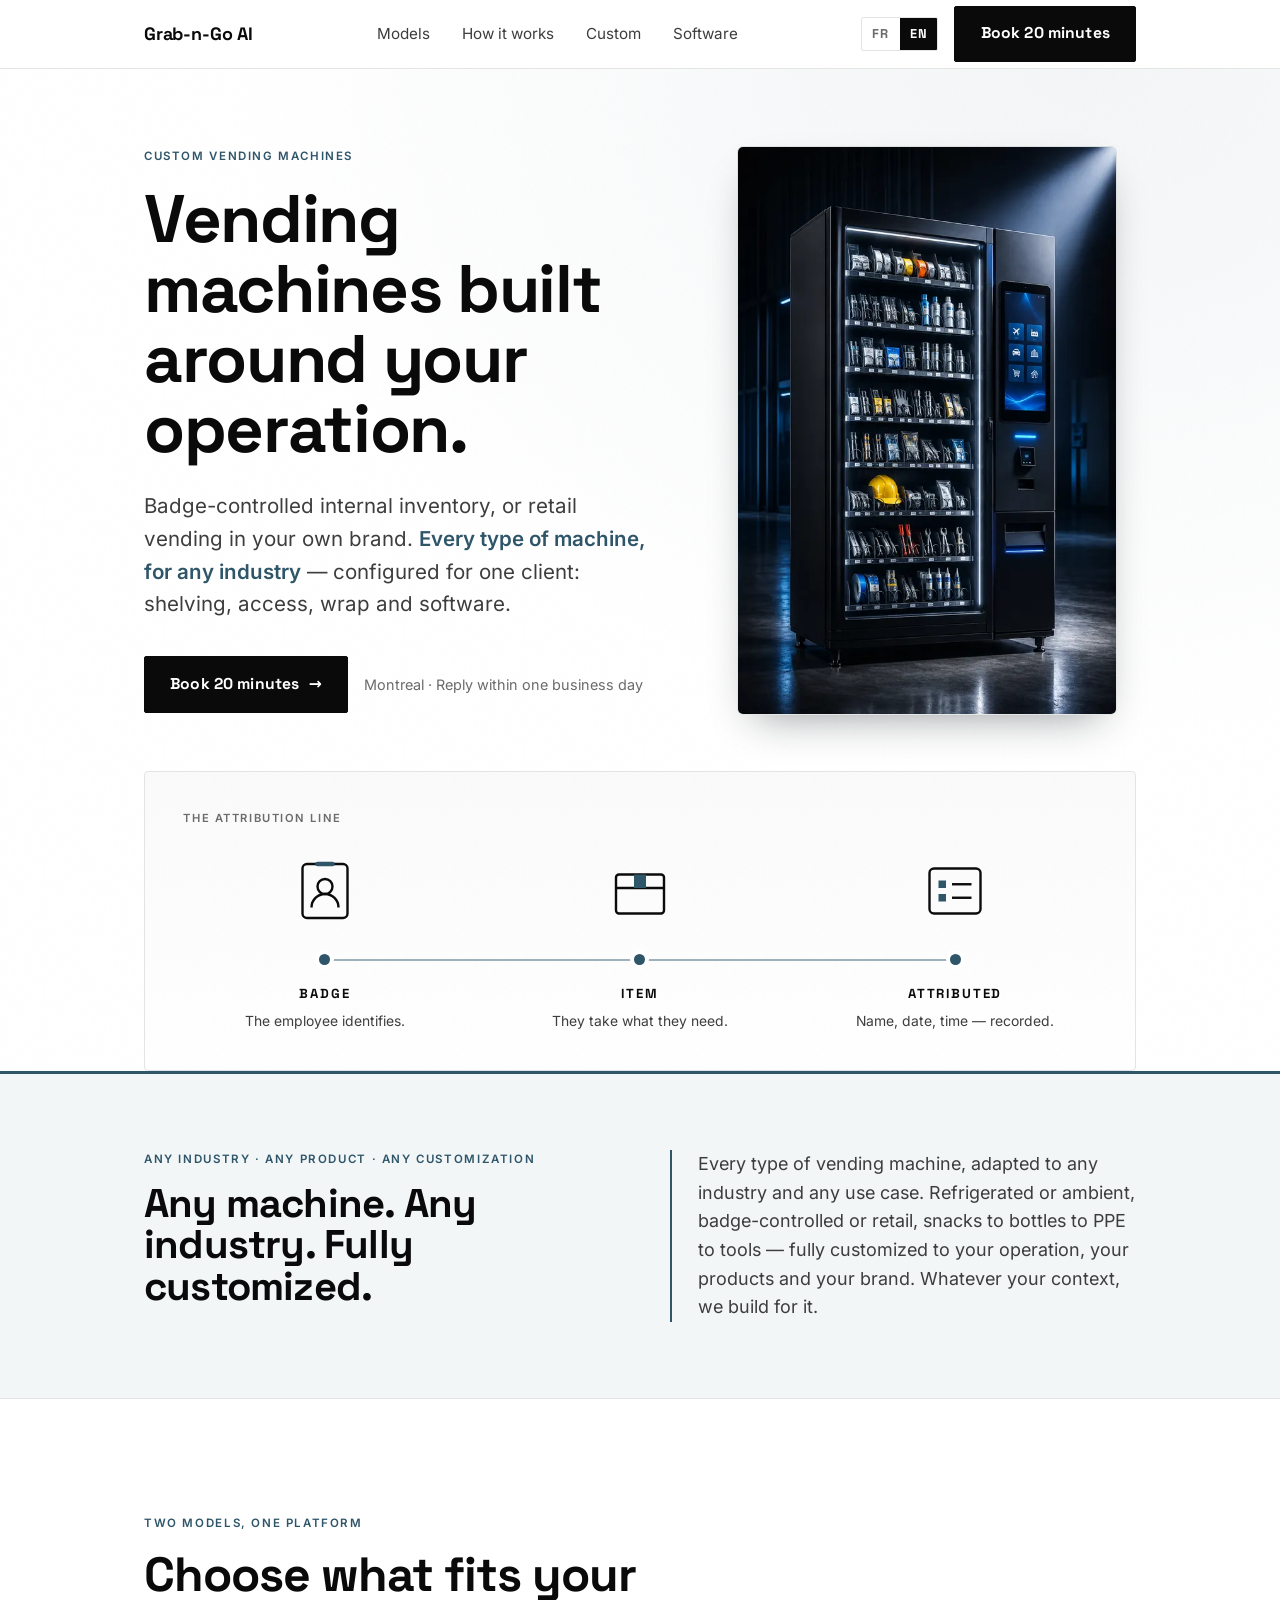
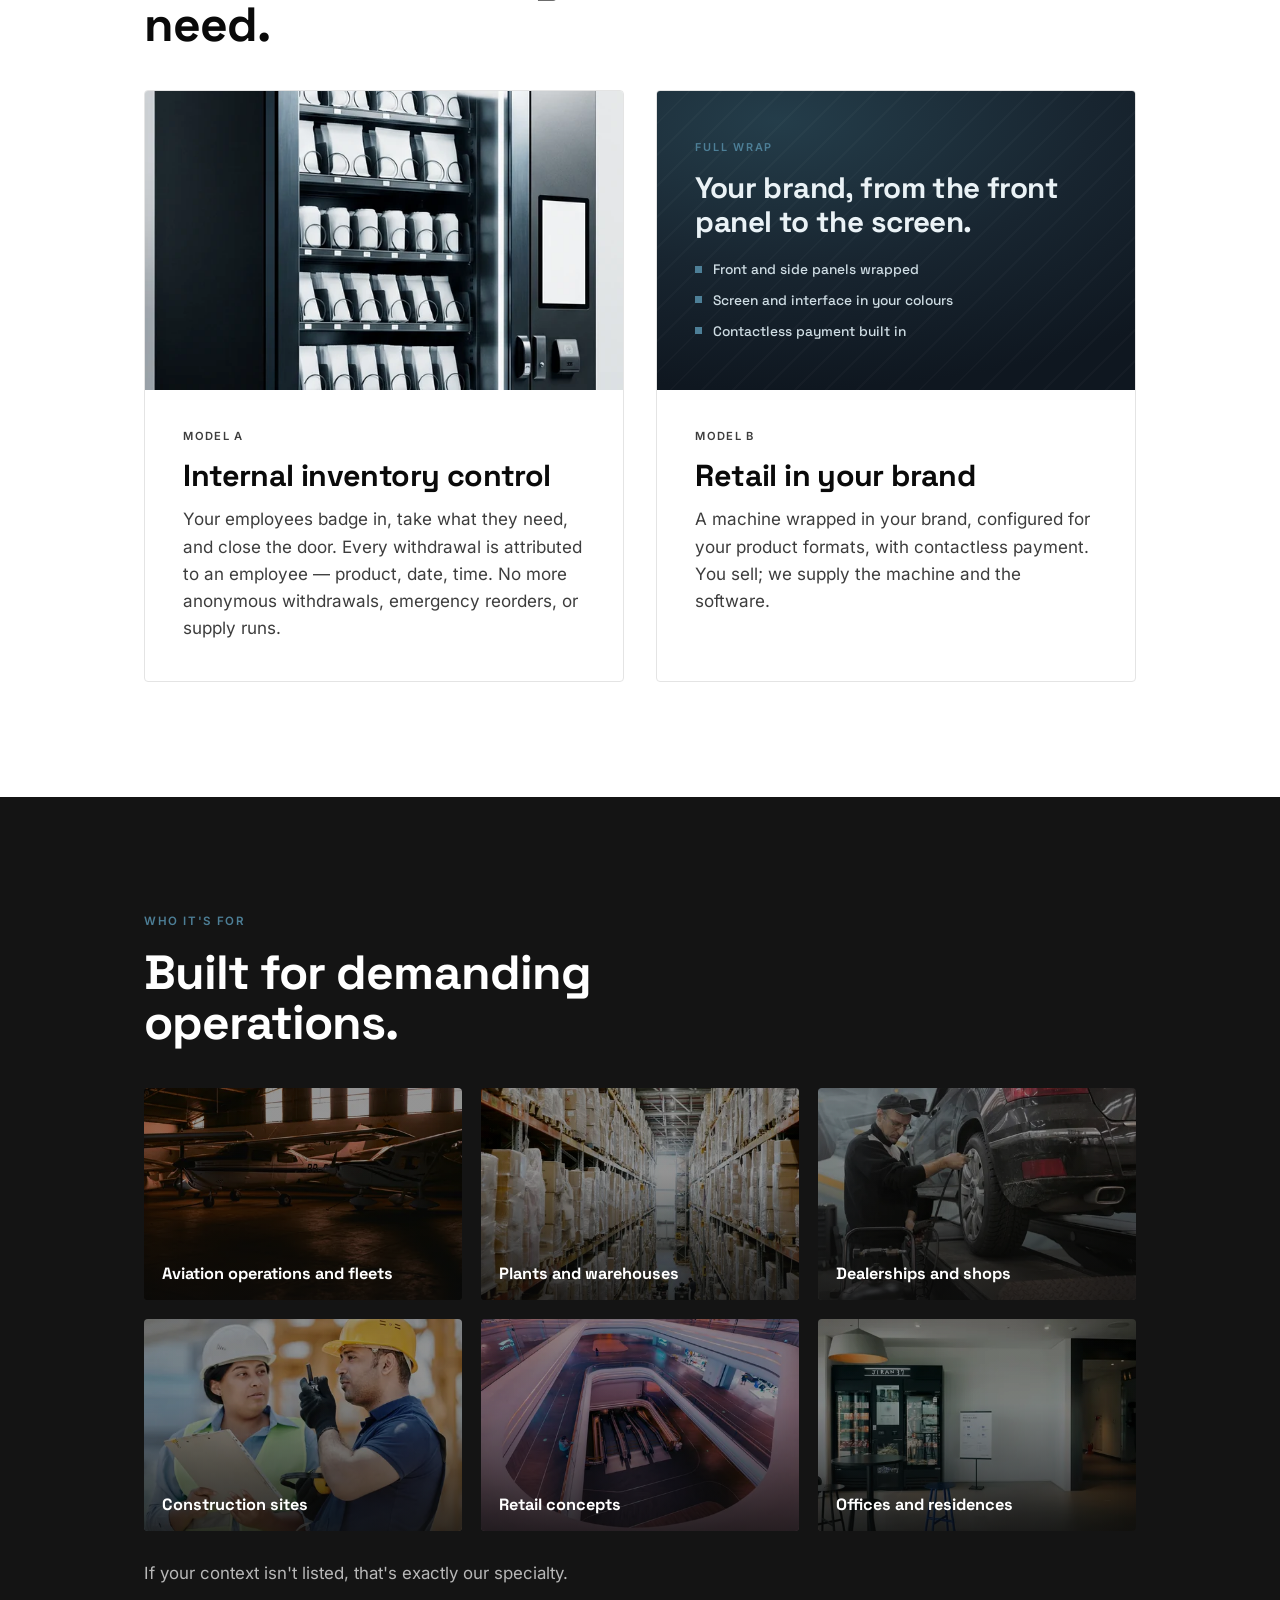
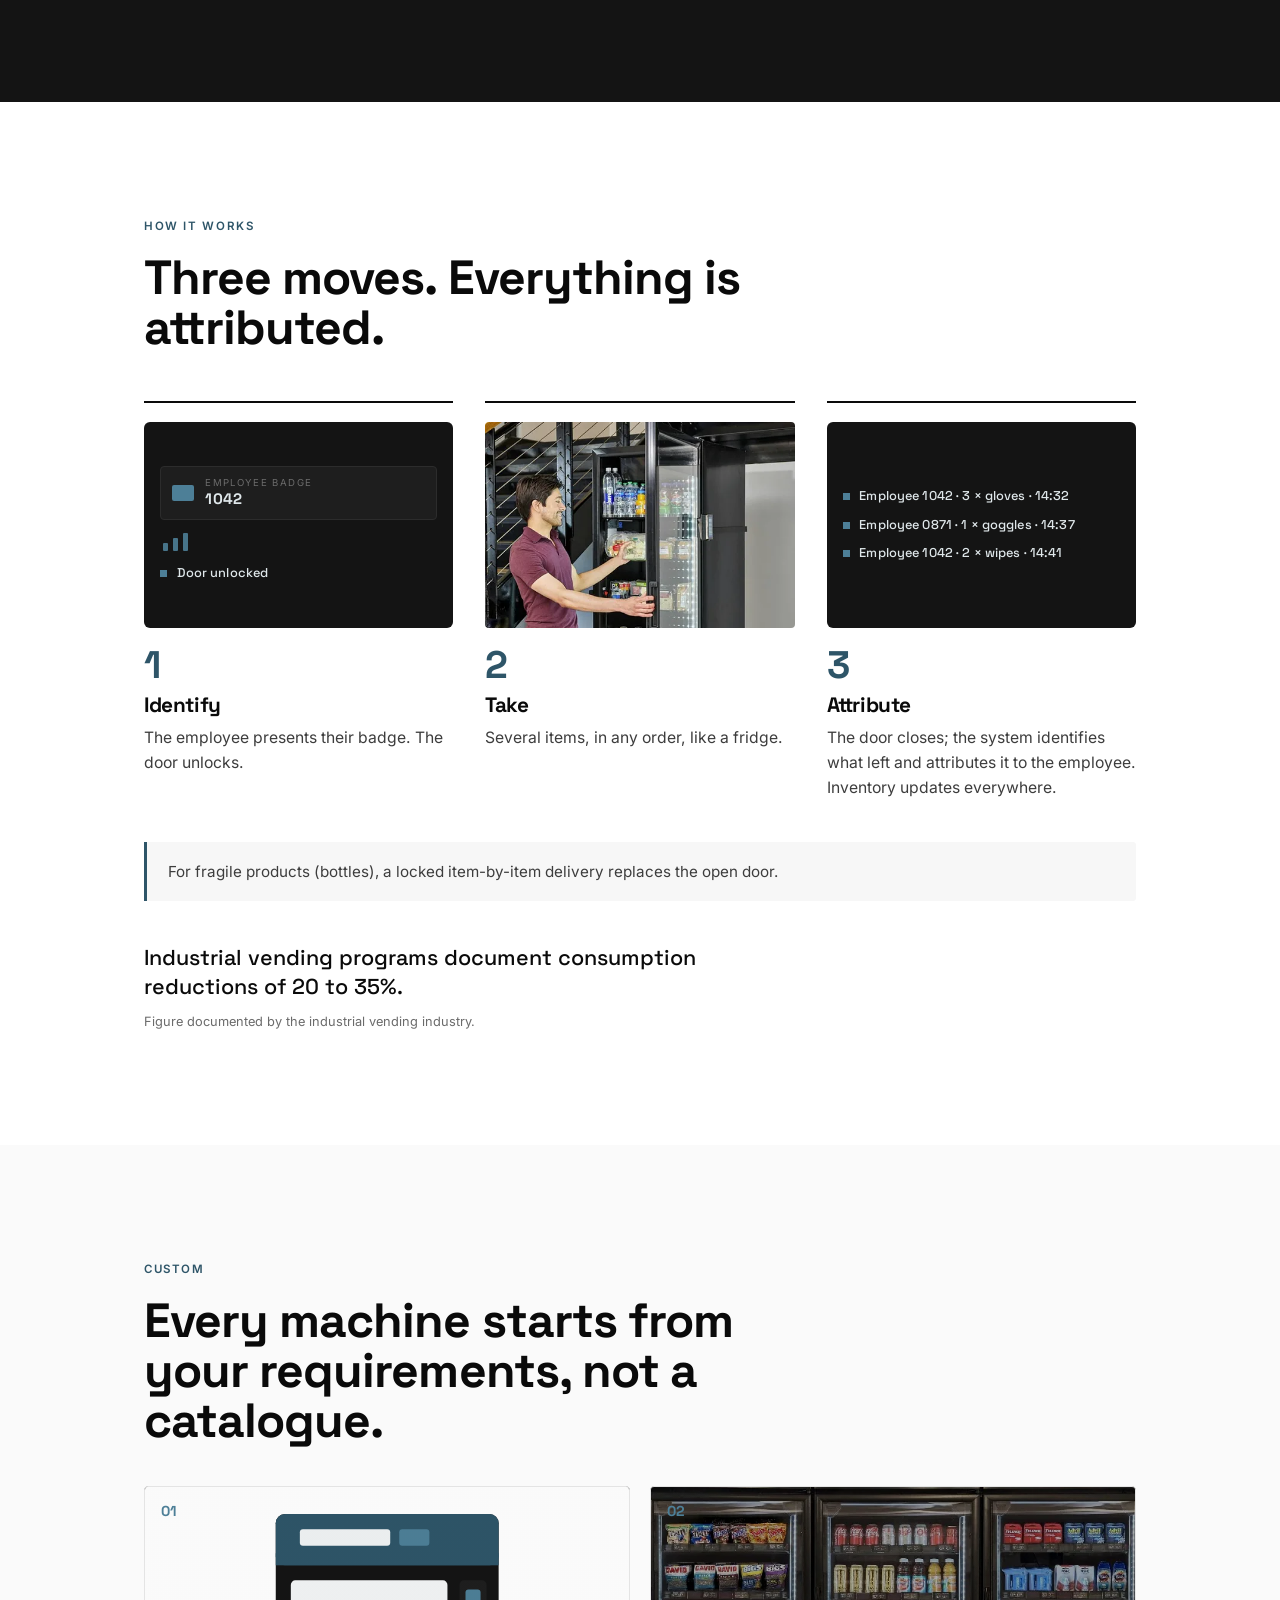
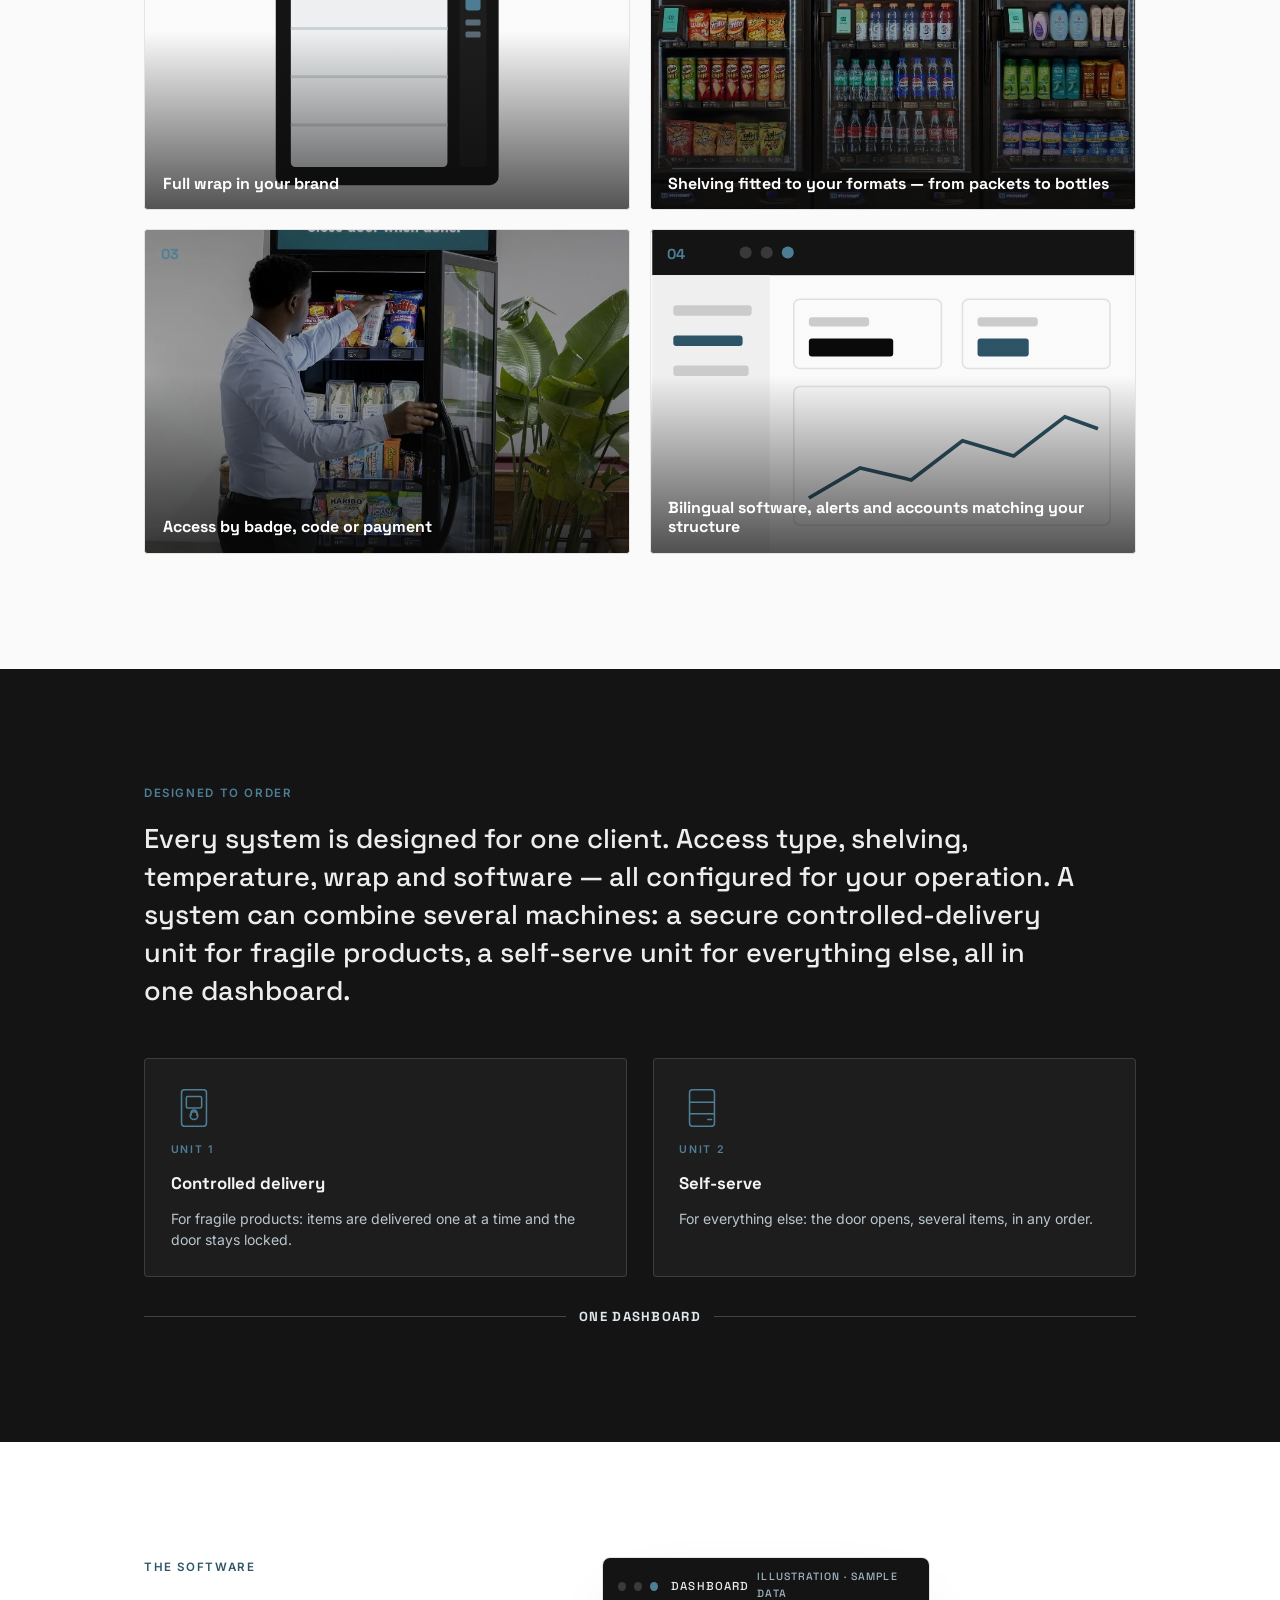
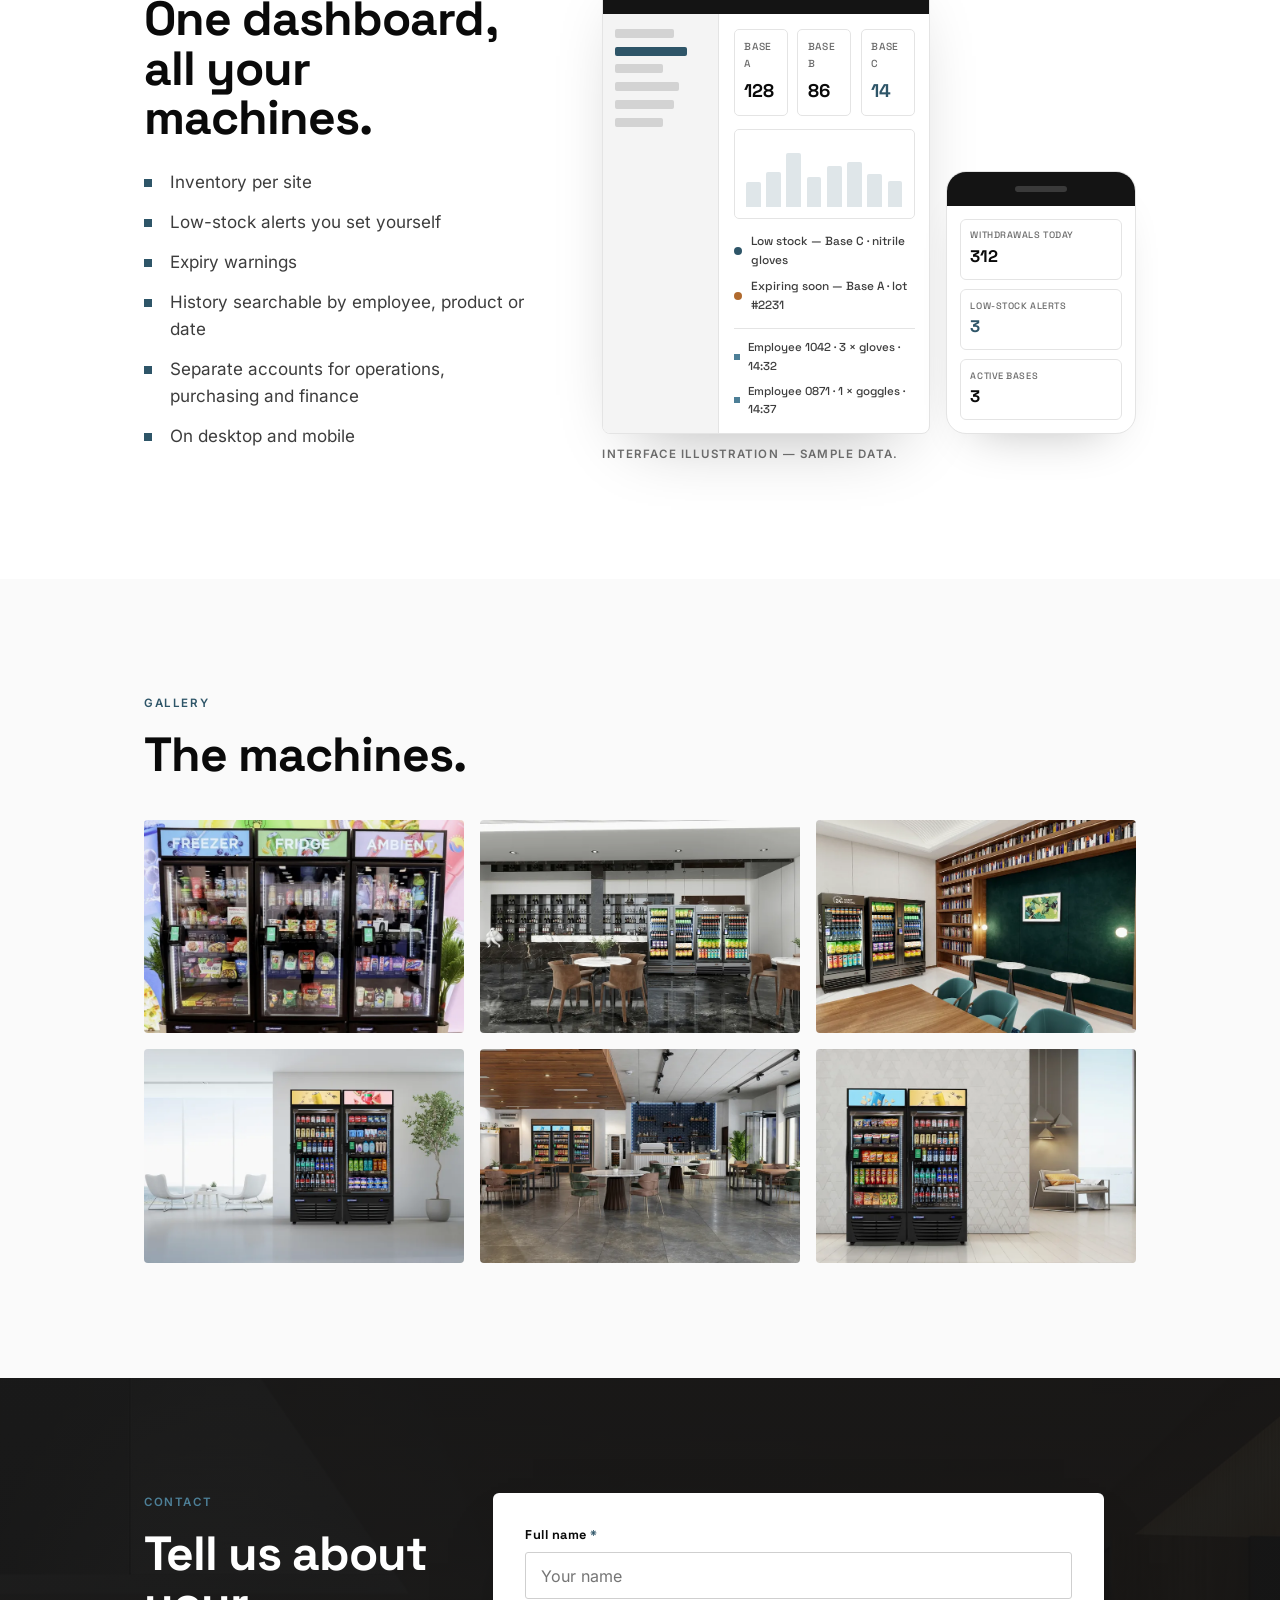
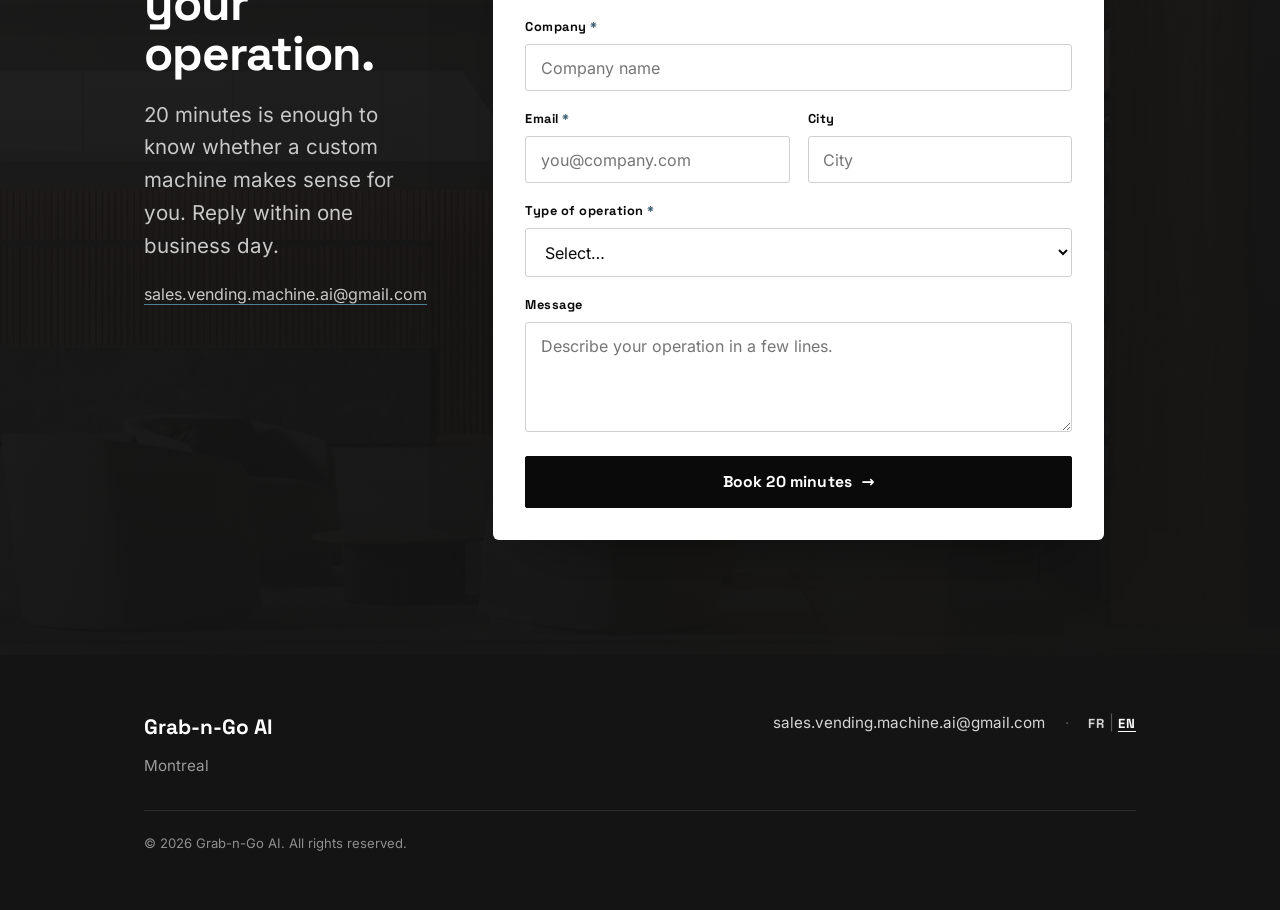
==== commit 9667a1bb: "landing page image updated" ====
--- a/index.html
+++ b/index.html
@@ -80,11 +80,11 @@
         <div class="hero__visual">
           <!-- Hero video slot: the .vplayer markup for our own 9:16 footage is
                documented in assets/site.css. Still image until that footage exists. -->
-          <img class="hero__machine" src="assets/hero-machine-900.webp"
-            srcset="assets/hero-machine-600.webp 600w, assets/hero-machine-900.webp 900w"
-            sizes="(max-width:900px) 72vw, 420px" width="900" height="1200"
+          <img class="hero__machine" src="assets/landing-page-900.webp"
+            srcset="assets/landing-page-600.webp 600w, assets/landing-page-900.webp 900w"
+            sizes="(max-width:900px) 300px, 380px" width="900" height="1350"
             loading="eager" decoding="async" fetchpriority="high"
-            alt="Glass-front smart vending machine with a vertical touchscreen and contactless reader.">
+            alt="Dark, illuminated custom vending machine stocked with PPE and tools, with an industry-selection touchscreen.">
         </div>
       </div>
 
--- a/assets/site.css
+++ b/assets/site.css
@@ -270,17 +270,25 @@
 .hero h1 { font-size: clamp(2.4rem, 6vw, 4.2rem); max-width: 15ch; margin-top: 1.2rem; }
 
 /* Hero machine: contained, never stretched or letterboxed. The render already
-   carries balanced padding around the unit, so the column just centres it. */
+   carries balanced padding around the unit, so the column just centres it.
+   The render is a dark 2:3 portrait, so it reads as its own panel against the
+   light hero rather than sitting on white — hence the hairline and drop shadow.
+   380px keeps it ~570px tall, matching the footprint of the 3:4 render it
+   replaced, so the hero's vertical rhythm is unchanged. */
 .hero__visual { display: flex; justify-content: center; align-items: center; }
 .hero__machine {
-  width: 100%; max-width: 420px; height: auto; border-radius: 4px;
+  display: block;
+  width: 100%; max-width: 380px; height: auto; border-radius: 6px;
+  border: 1px solid rgba(16, 24, 28, .10);
+  box-shadow: 0 18px 40px -18px rgba(16, 24, 28, .45);
   opacity: 0; transform: translateY(10px);
   animation: heroIn .6s ease .08s forwards;
 }
 @keyframes heroIn { to { opacity: 1; transform: none; } }
 @media (max-width: 900px) {
   .hero__visual { margin-top: 2.6rem; }
-  .hero__machine { max-width: 340px; }
+  /* 300px → 450px tall, the same height the 340px-wide 3:4 render occupied. */
+  .hero__machine { max-width: 300px; }
 }
 @media (prefers-reduced-motion: reduce) {
   .hero__machine { opacity: 1; transform: none; animation: none; }
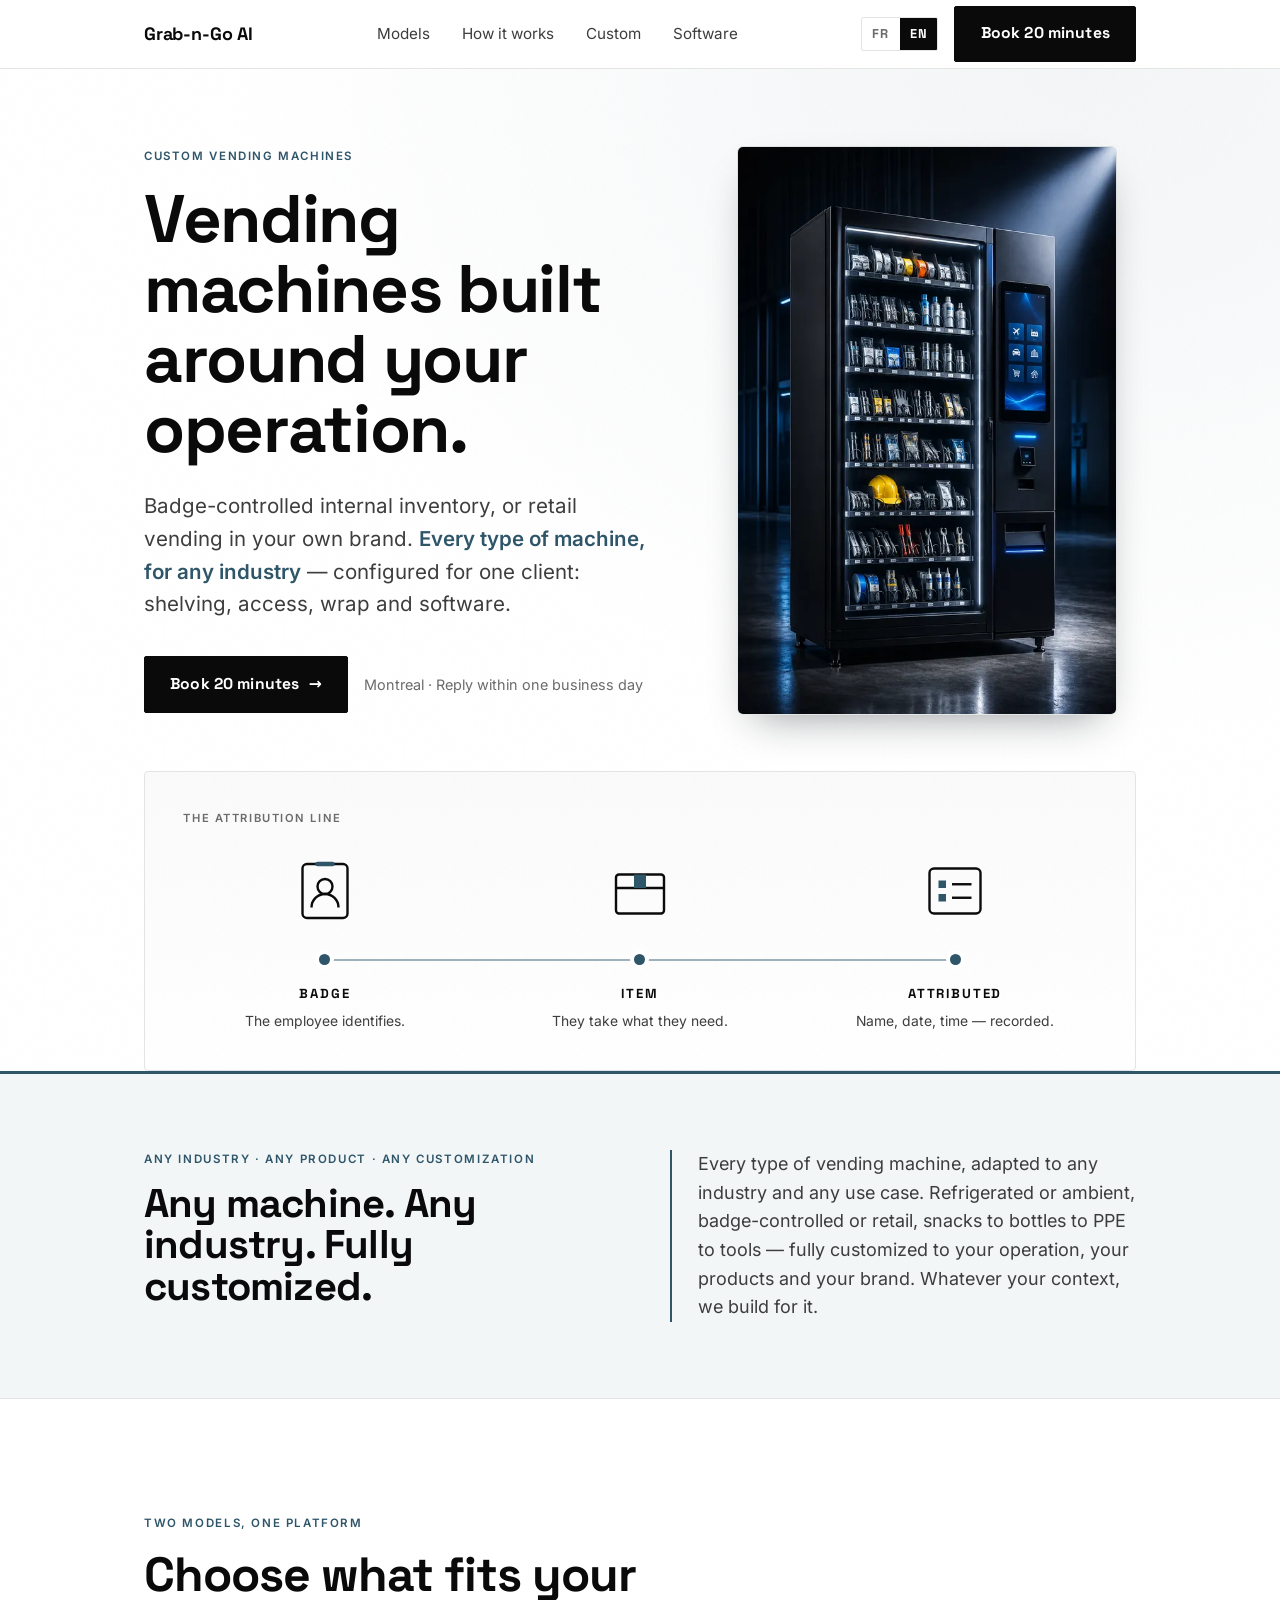
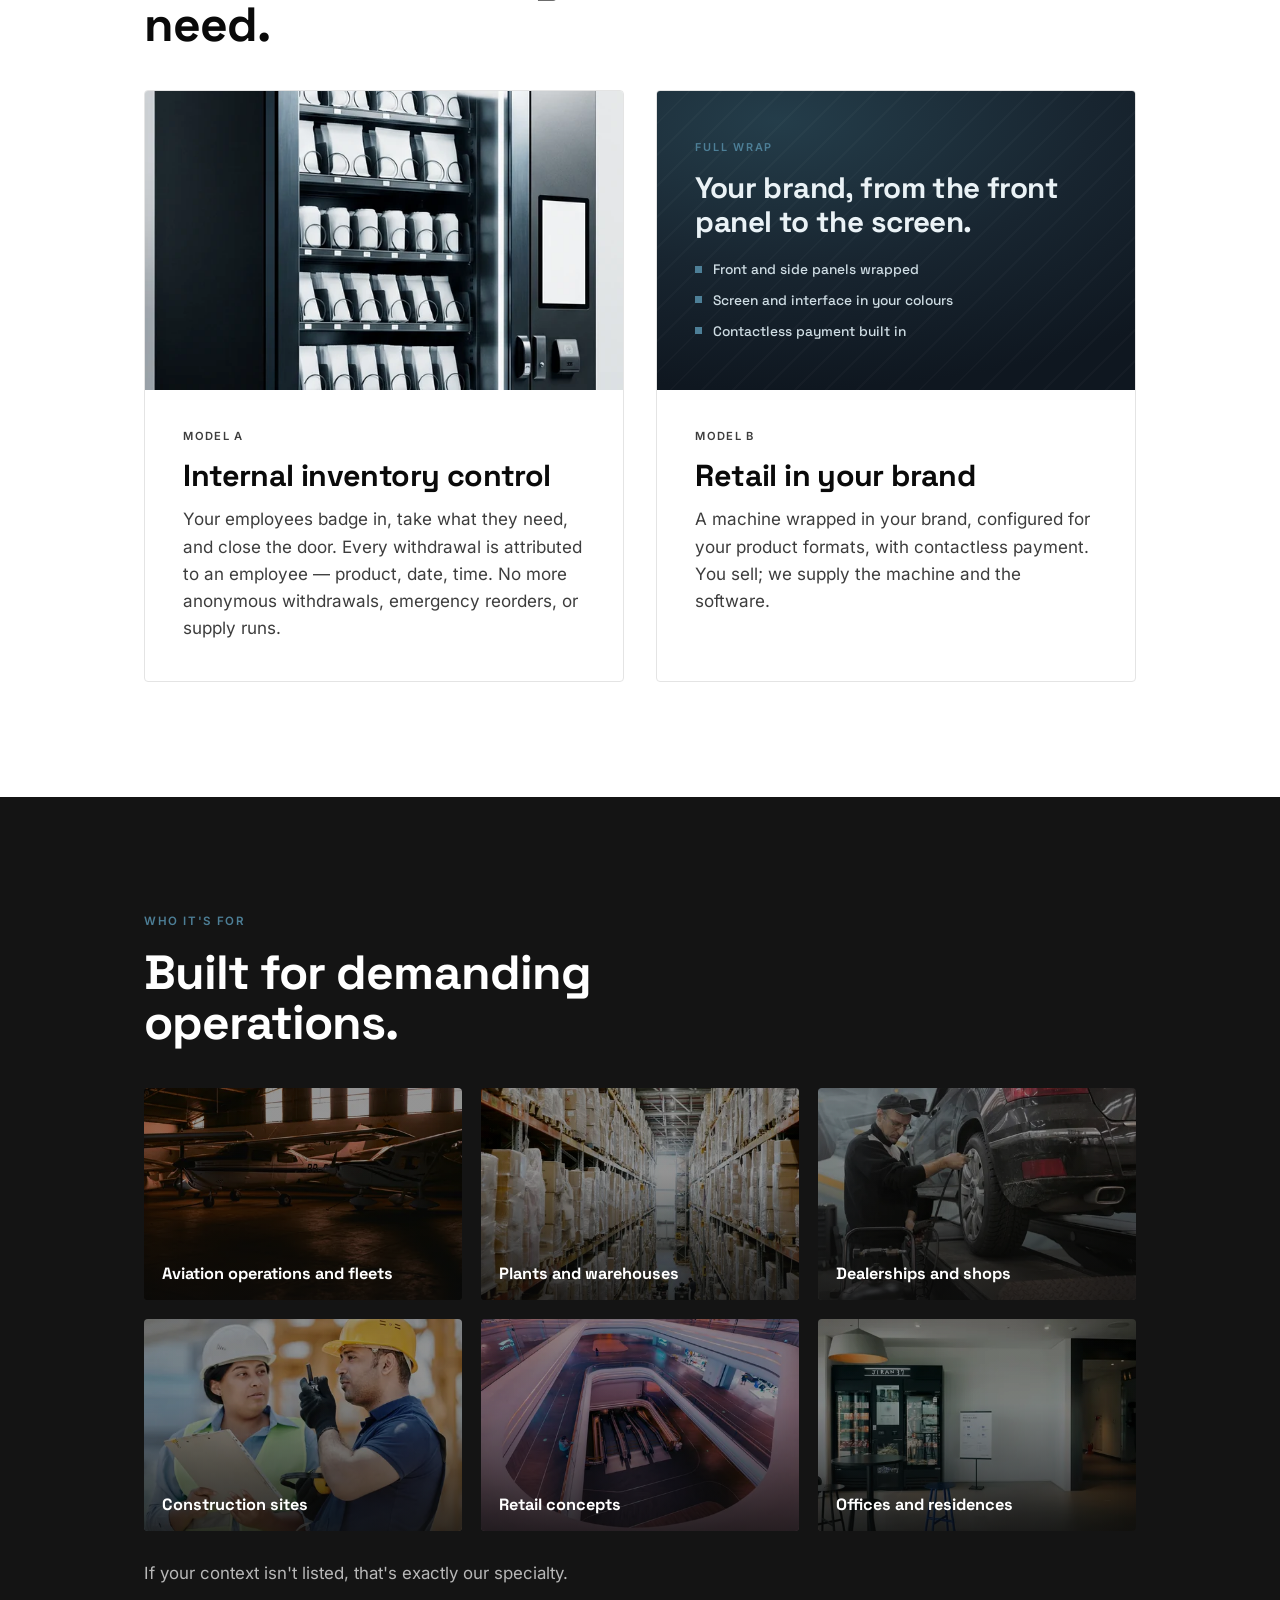
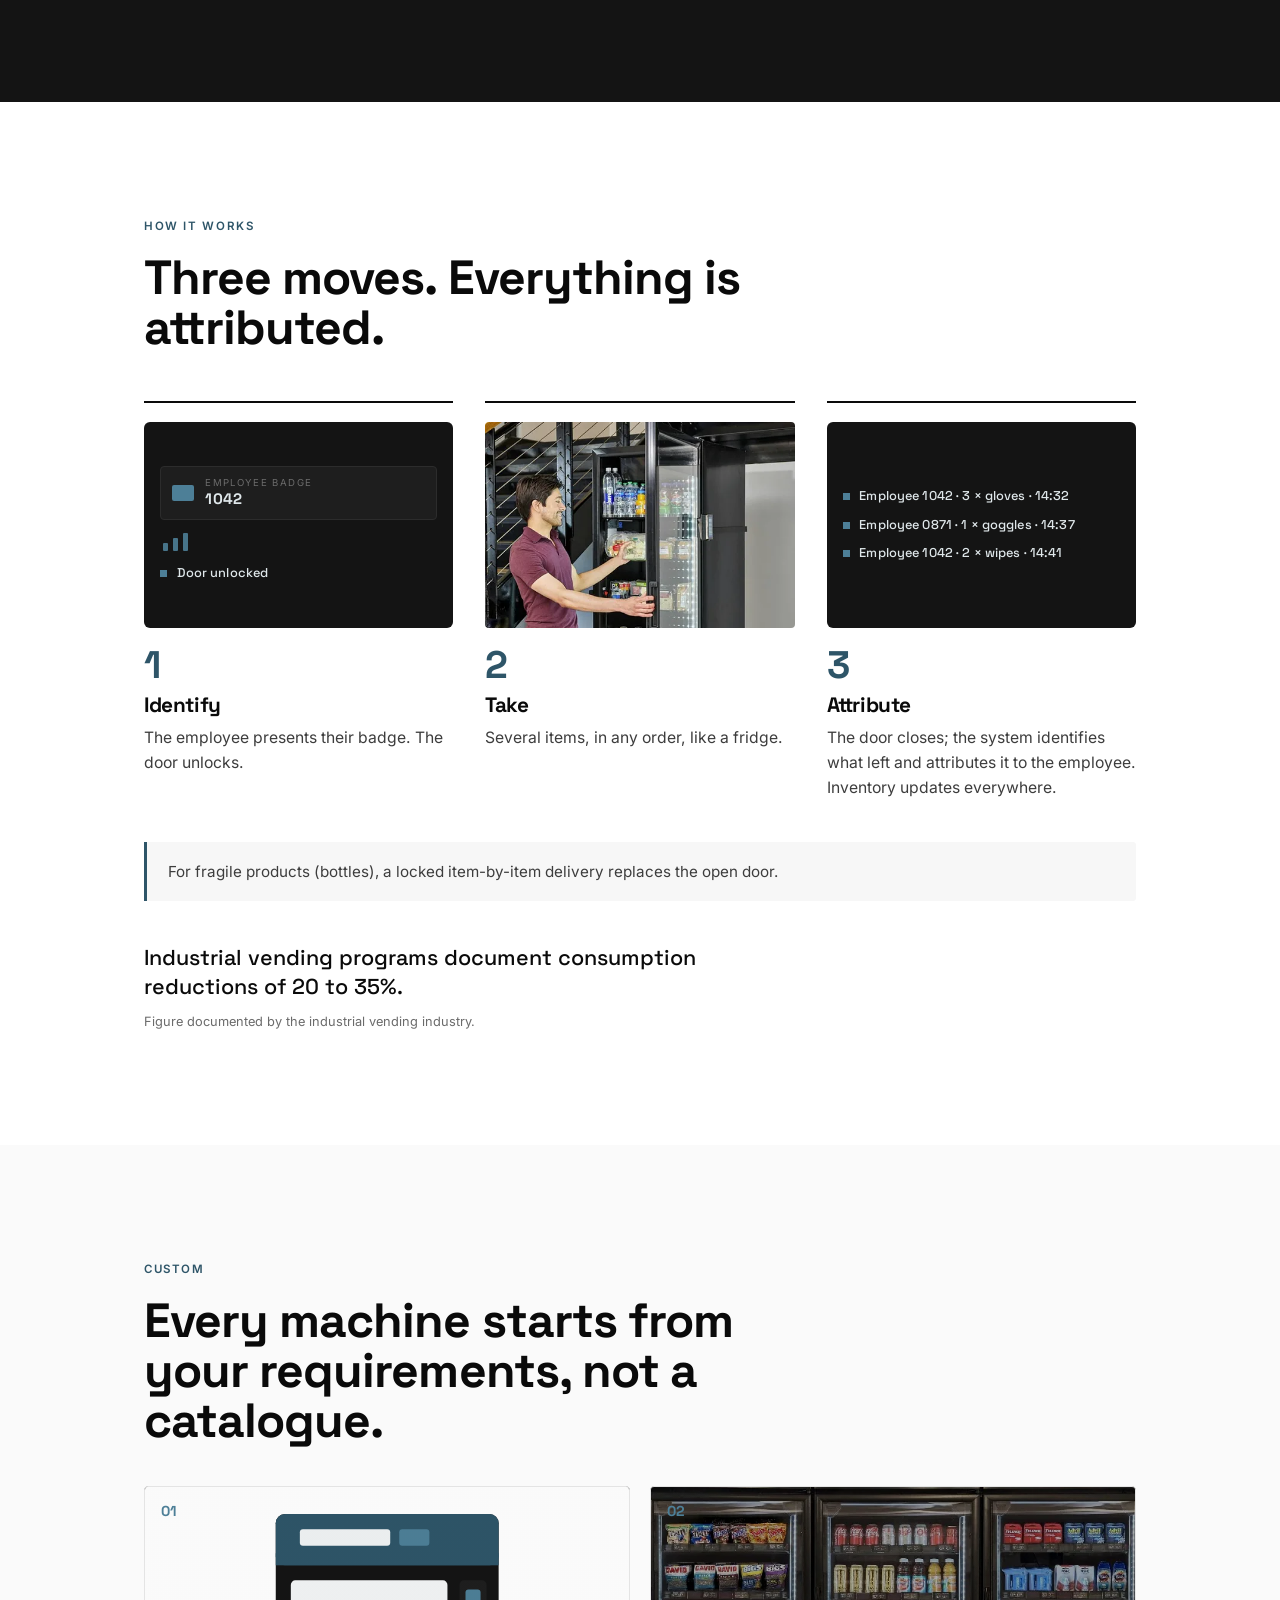
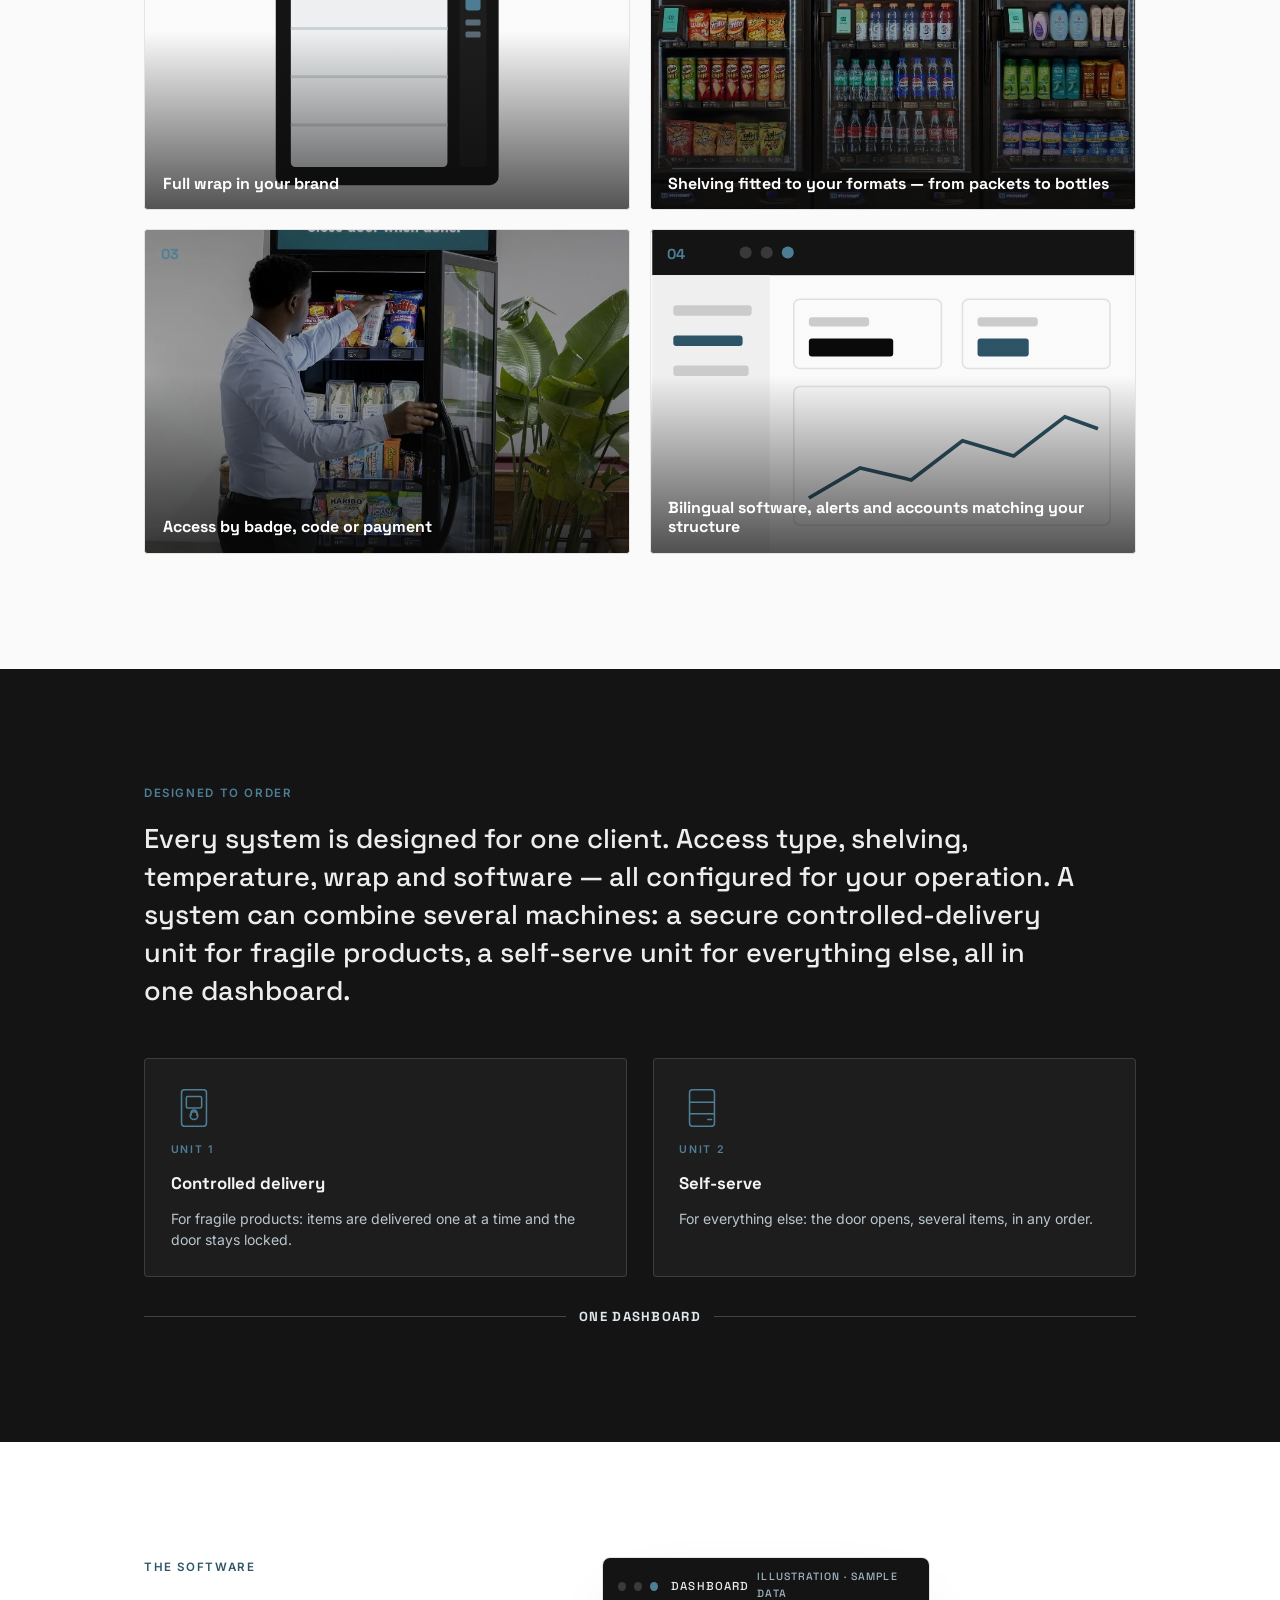
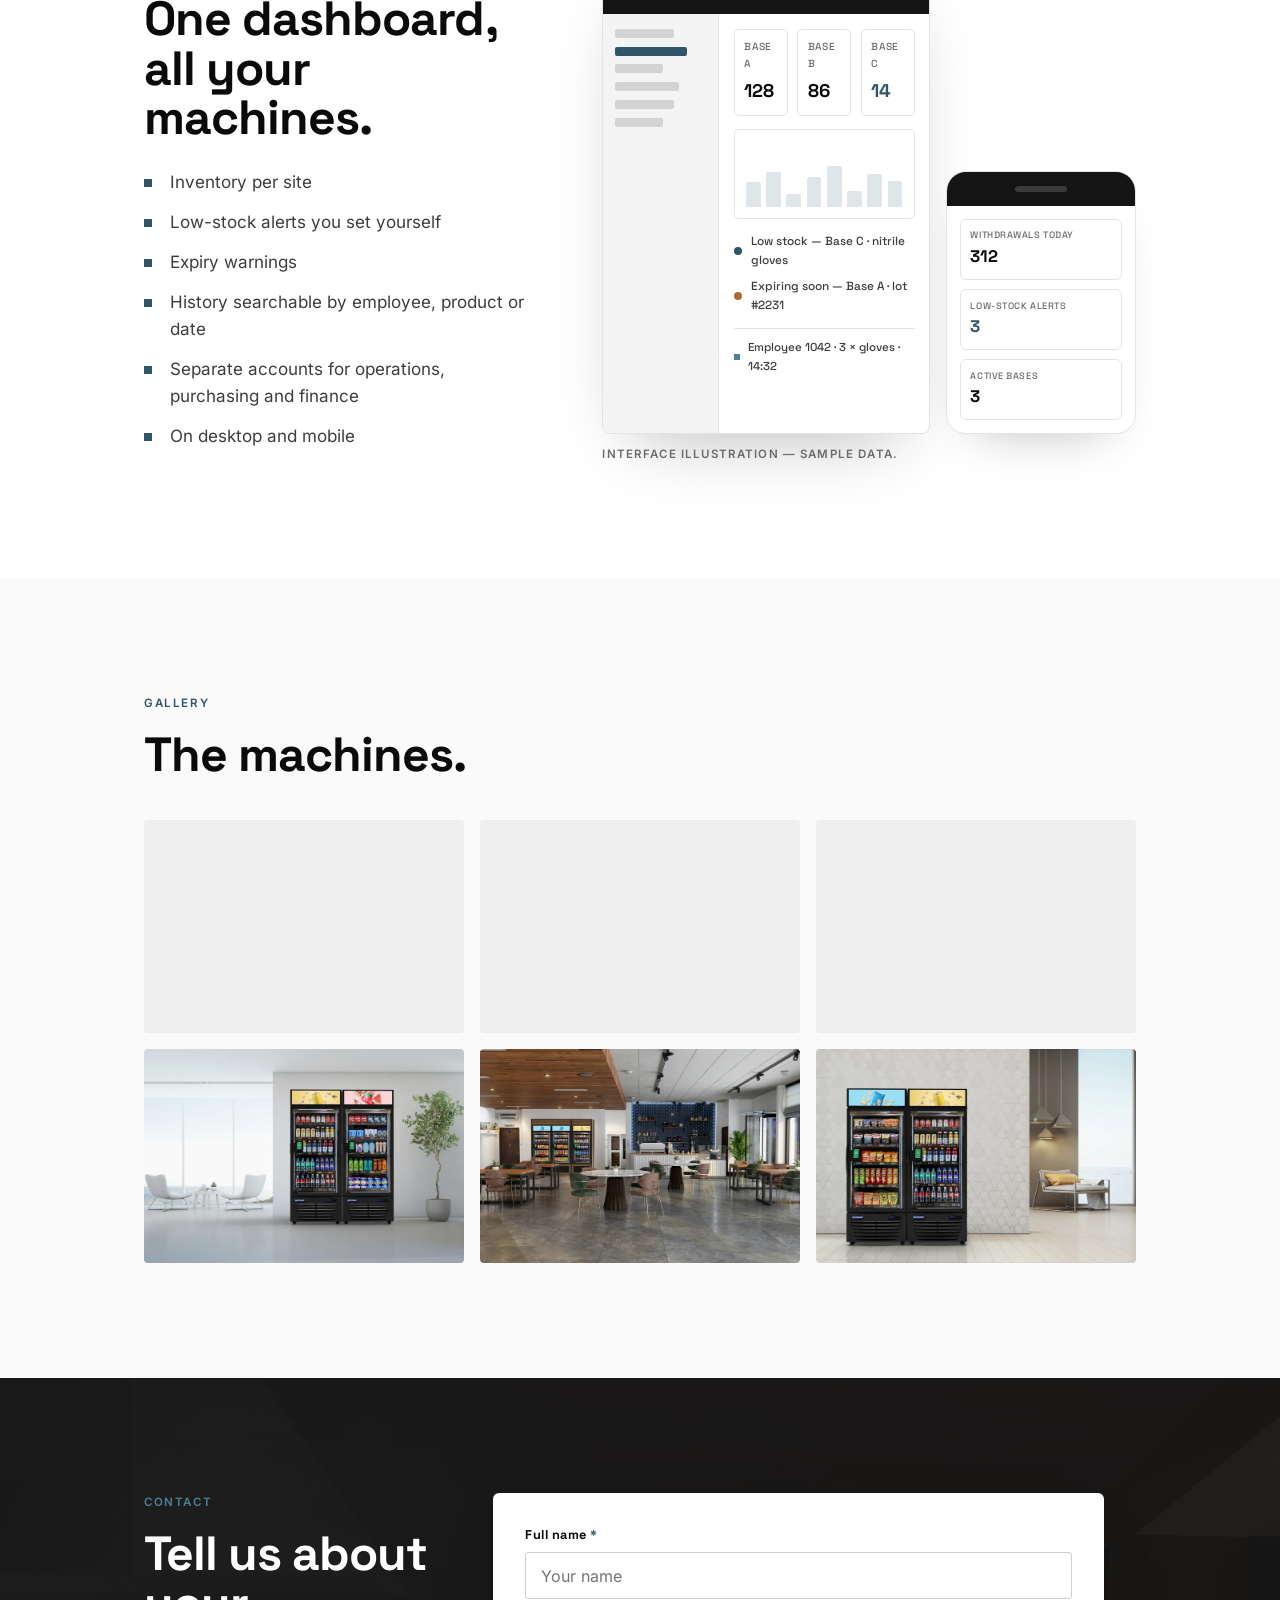
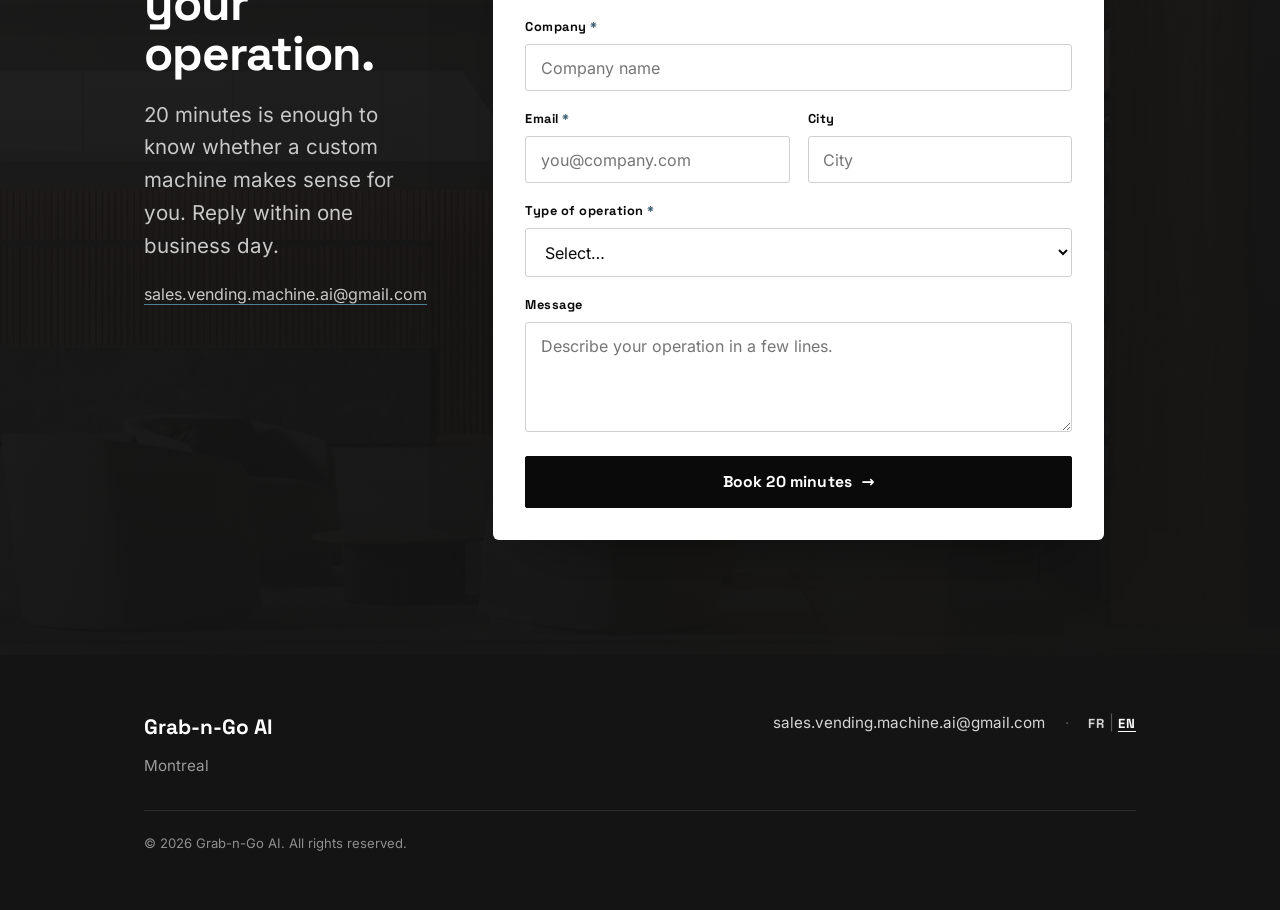
==== commit d933e8a1: "form spree update" ====
--- a/index.html
+++ b/index.html
@@ -547,9 +547,11 @@
         </div>
 
         <form class="form"
-          action="https://n8n.srv1387762.hstgr.cloud/webhook/8da2b1f3-dc5b-4f8a-bd5e-9a5a62bb15b9"
+          action="https://formspree.io/f/xqawzayz"
           method="POST">
           <input type="text" name="_gotcha" class="hp" tabindex="-1" autocomplete="off" aria-hidden="true">
+          <input type="hidden" name="_next" value="https://www.grab2goshop.ca/thankyou.html">
+          <input type="hidden" name="_subject" value="New request — Grab-n-Go AI (EN)">
           <input type="hidden" name="language" value="en">
 
           <div class="field">
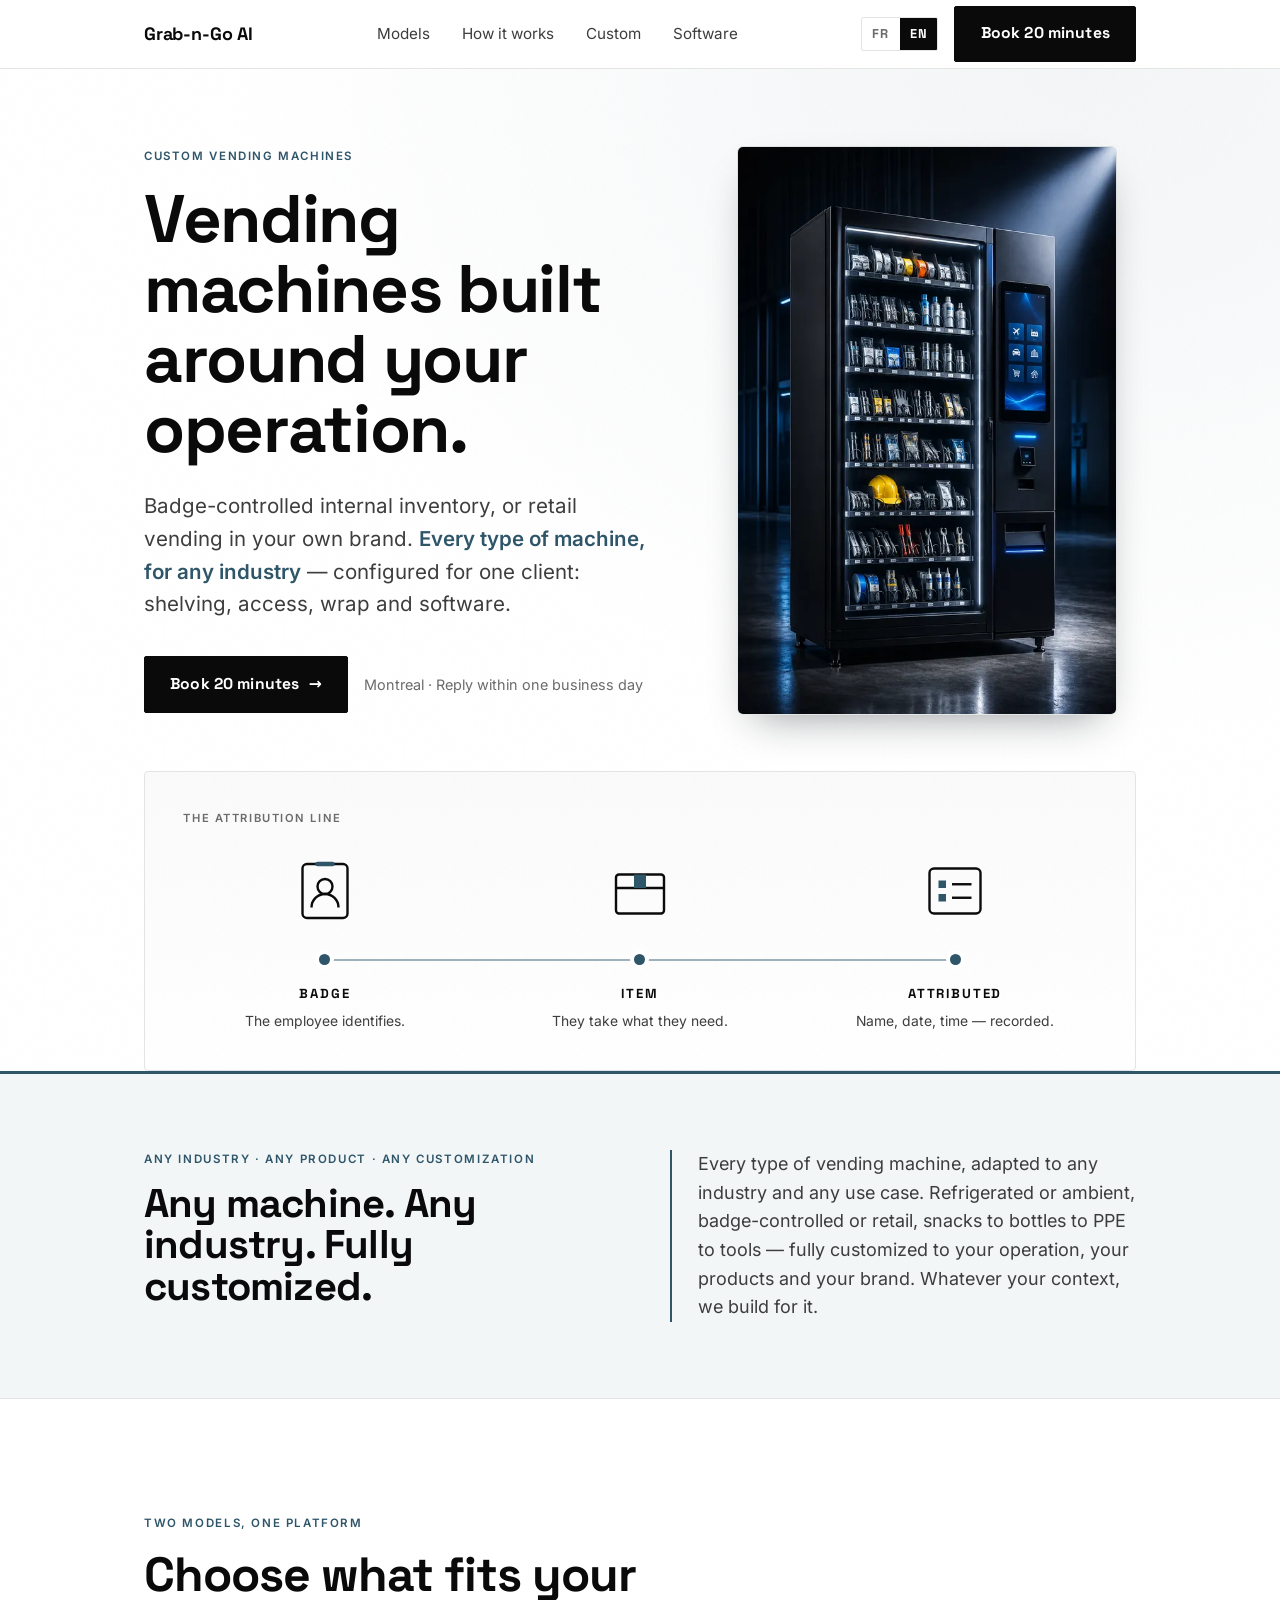
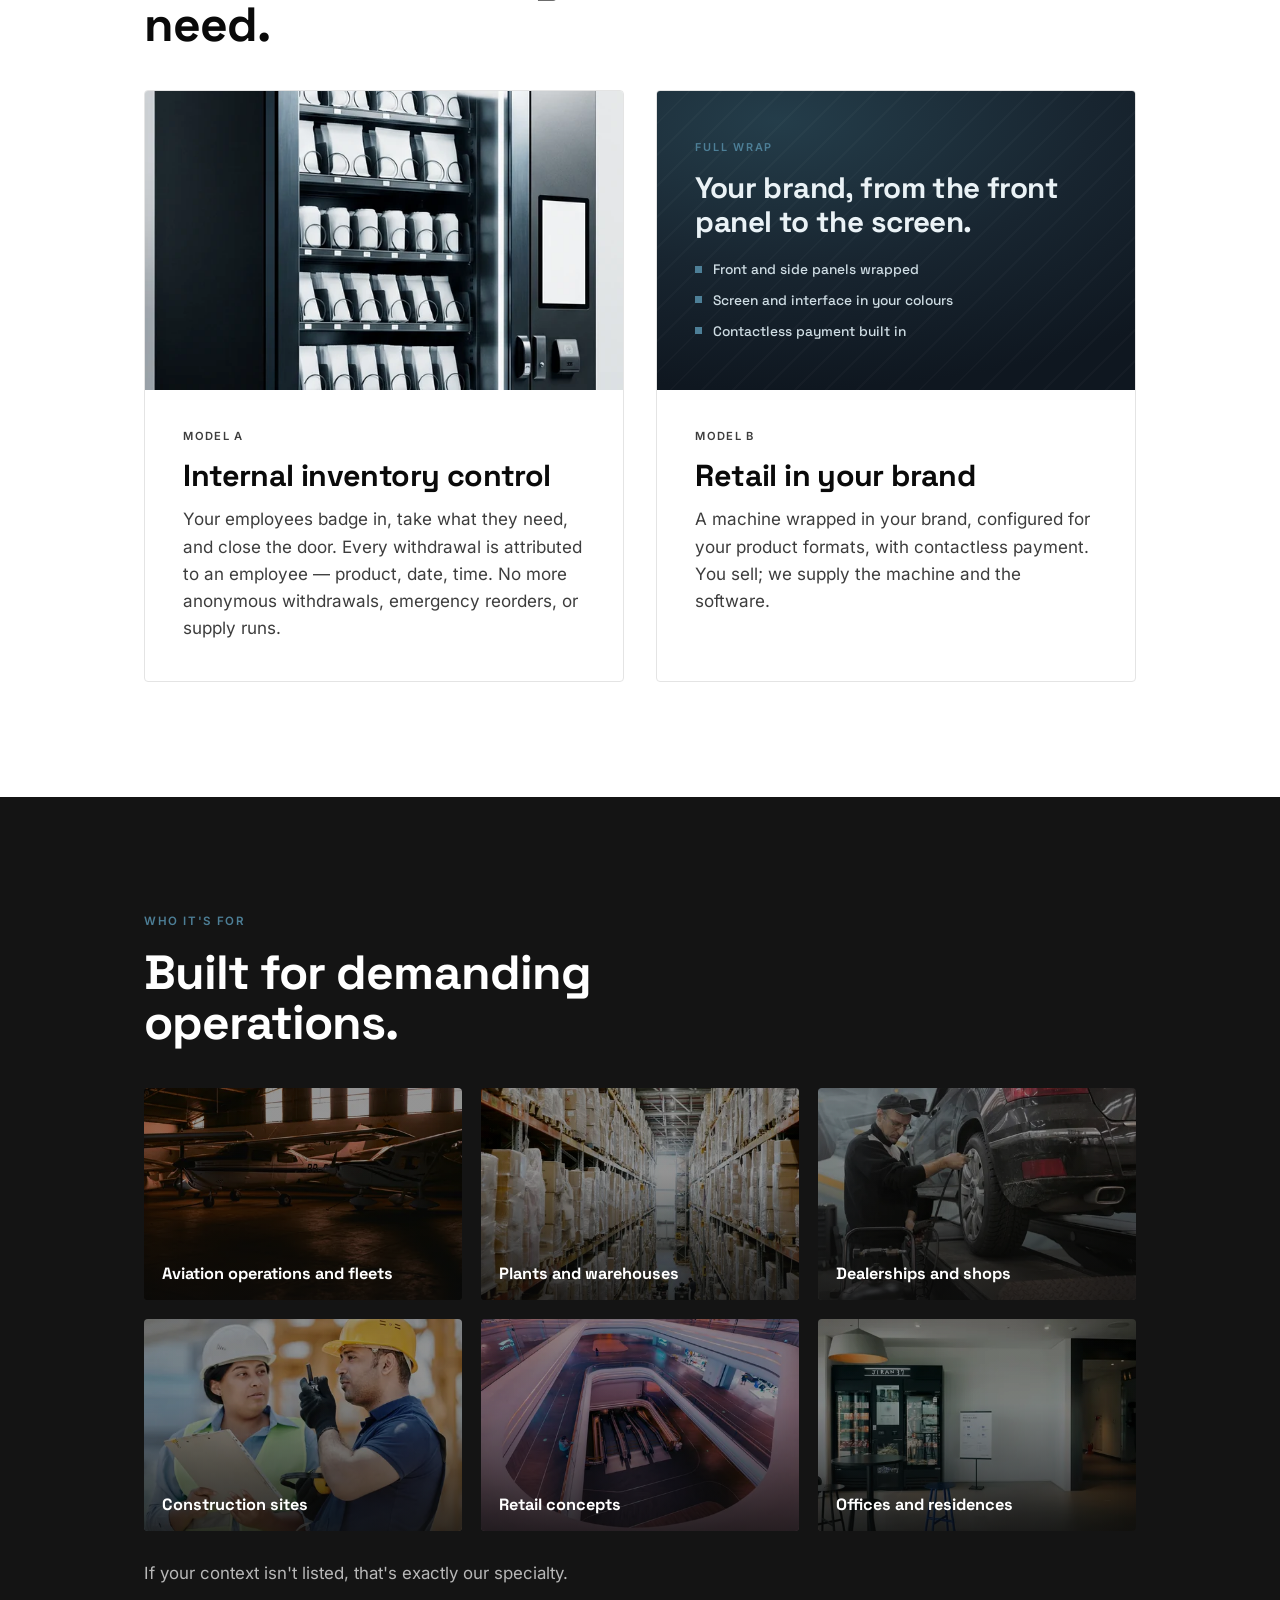
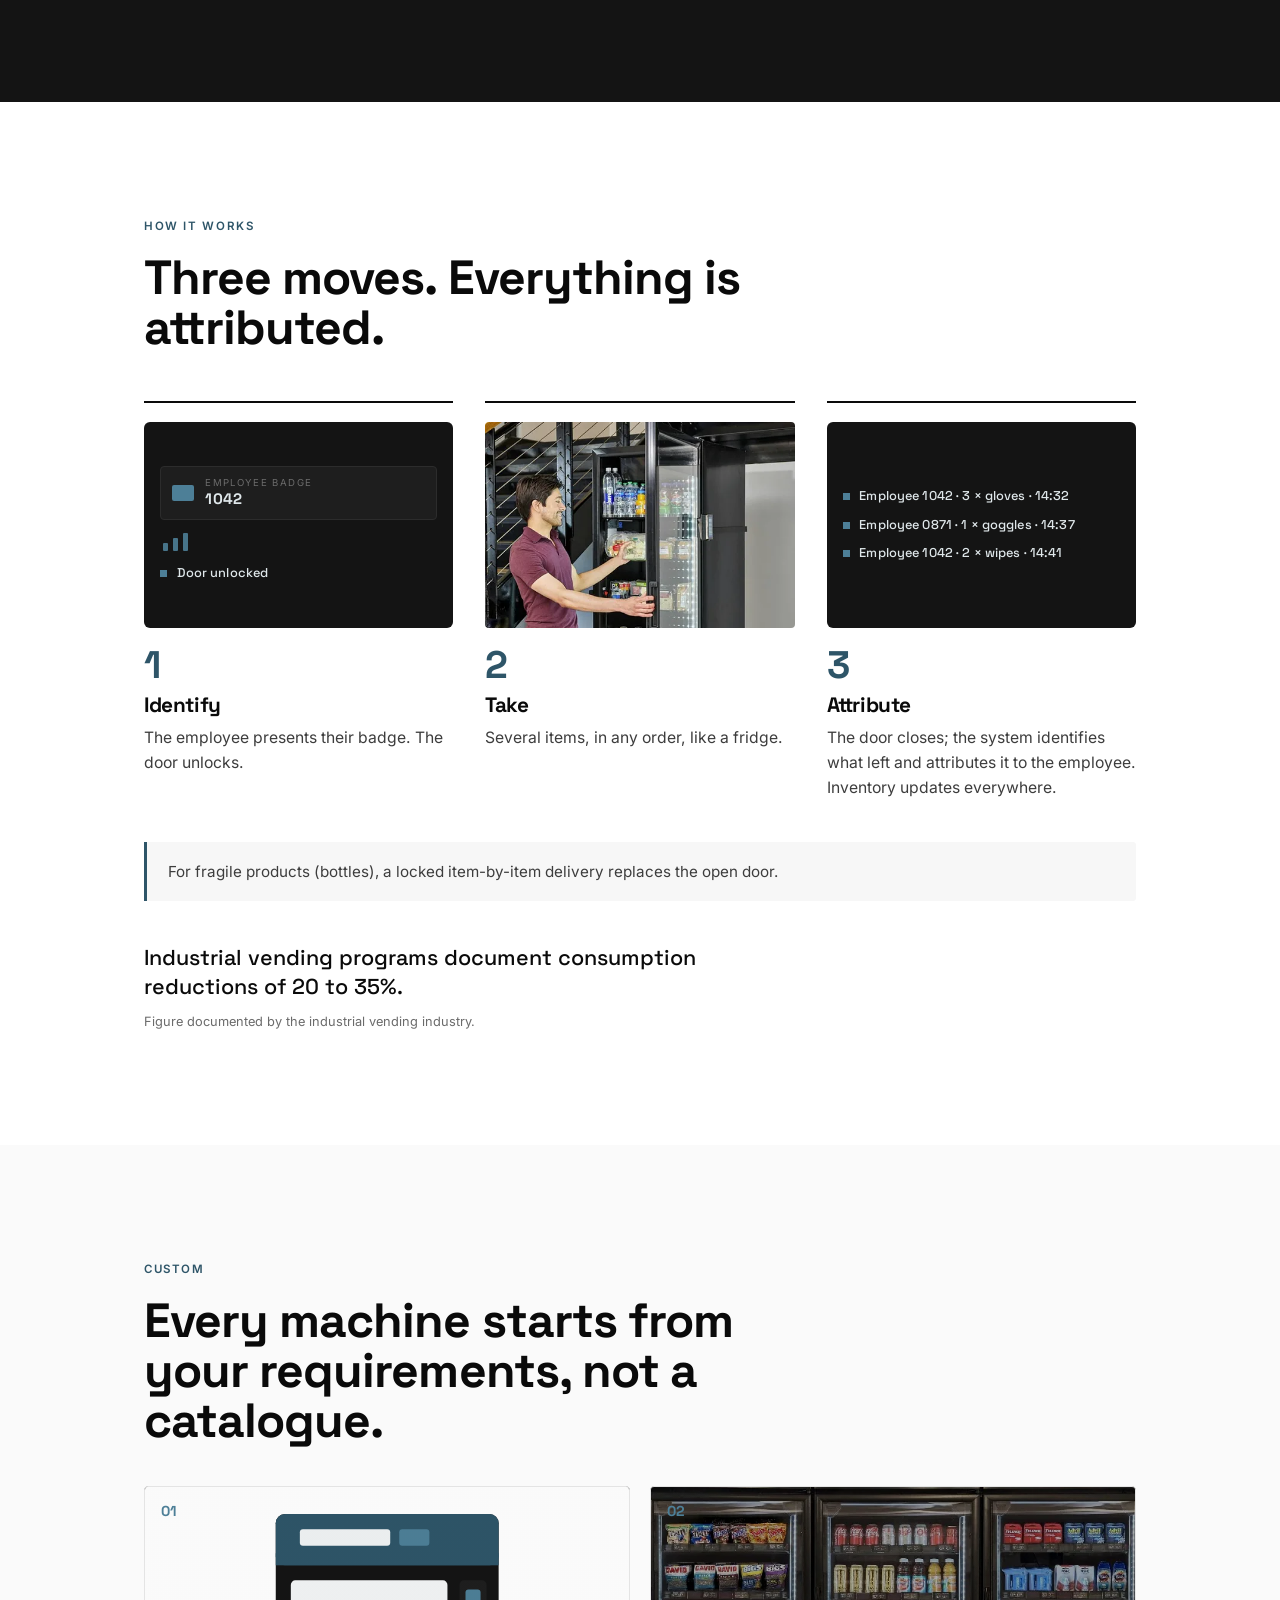
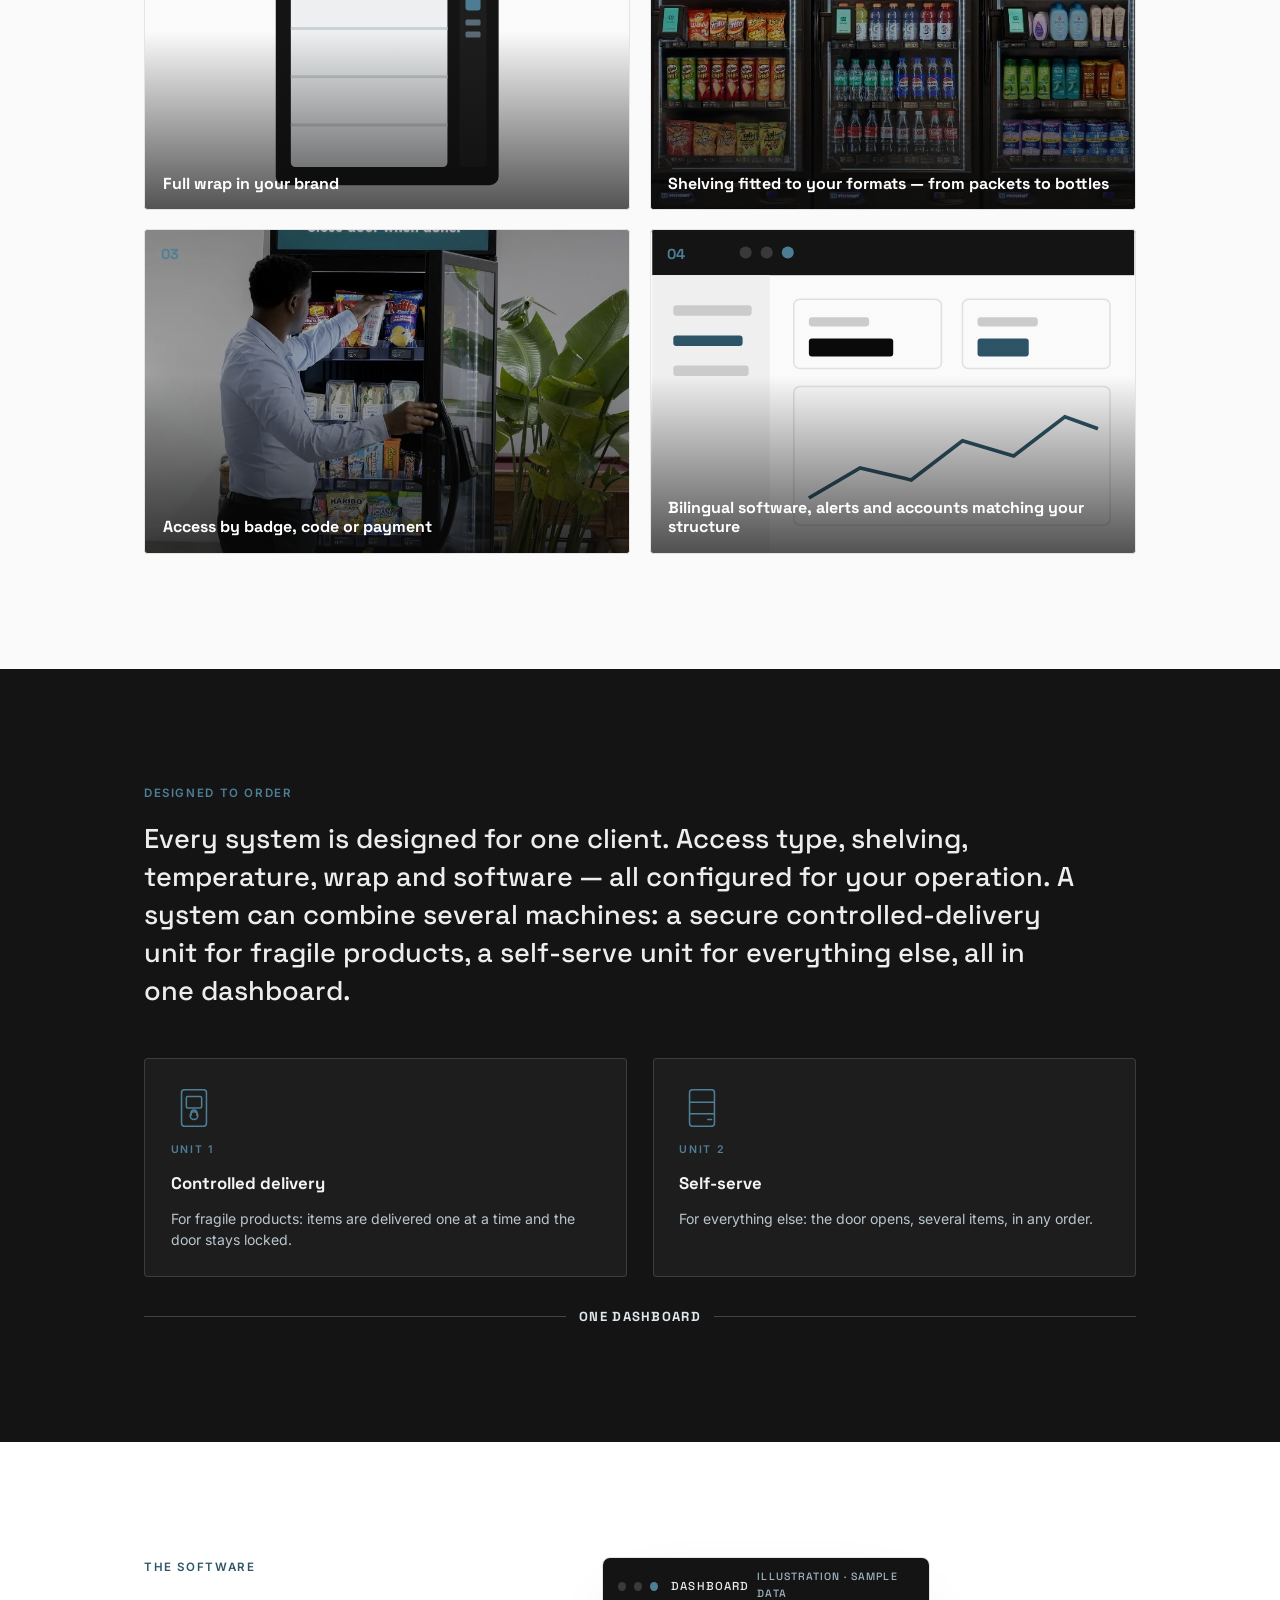
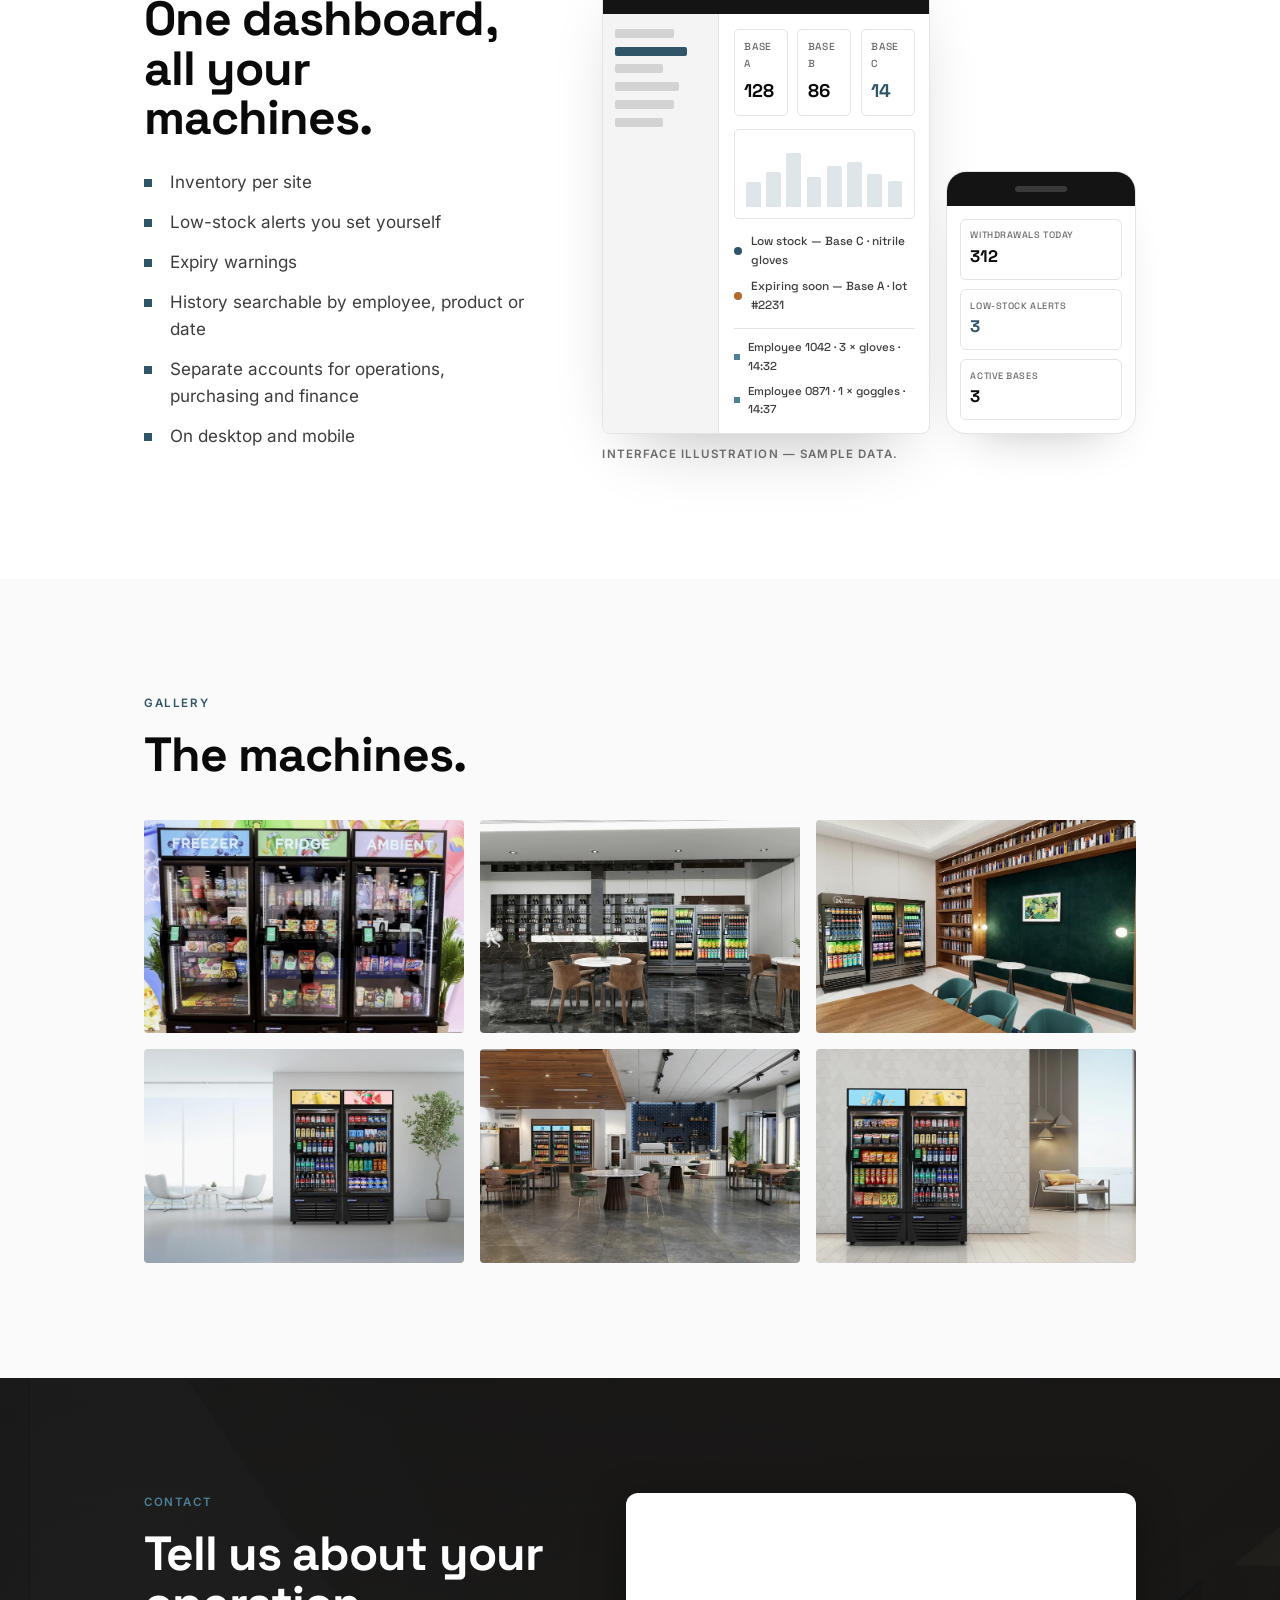
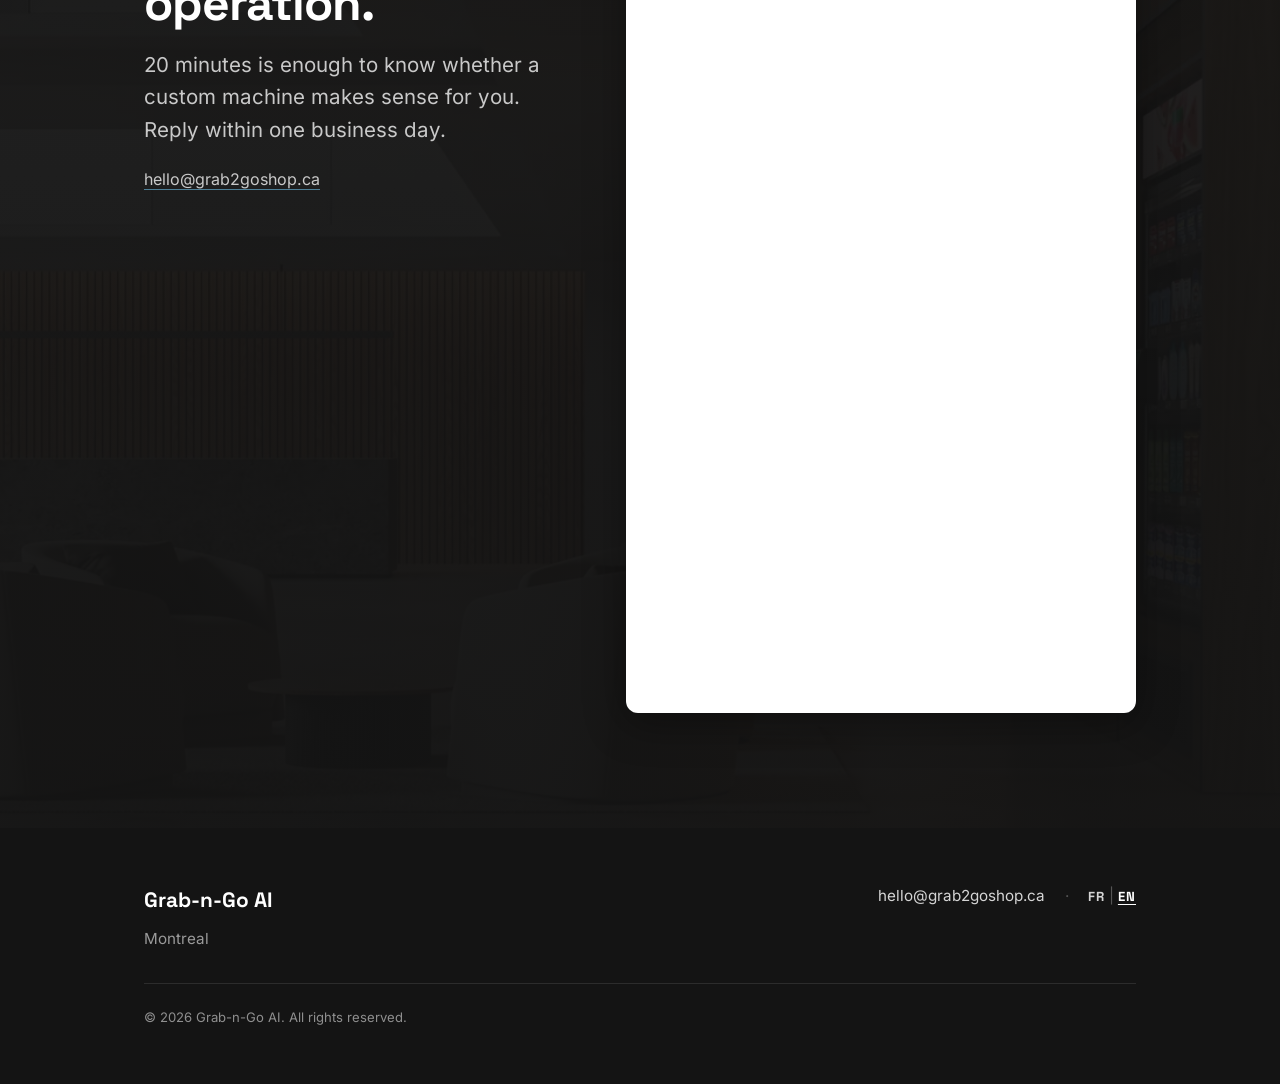
==== commit c893bd7a: "updated formspree for zoho form connected directly to our CRM." ====
--- a/index.html
+++ b/index.html
@@ -27,6 +27,15 @@
   <link rel="preload" href="assets/fonts/space-grotesk-700.woff2" as="font" type="font/woff2" crossorigin>
   <link rel="preload" href="assets/fonts/inter-400.woff2" as="font" type="font/woff2" crossorigin>
   <link rel="stylesheet" href="assets/site.css">
+
+  <!-- Zoho Forms — inline embed (replaces Formspree, 2026-10-13). Self-contained. -->
+  <style>
+    .zf-inline{background:#fff;border-radius:12px;overflow:hidden;position:relative;min-height:820px;box-shadow:0 10px 40px rgba(0,0,0,.35)}
+    .zf-inline iframe{position:absolute;inset:0;width:100%;height:100%;border:0;display:block}
+    .zf-inline__fallback{position:absolute;inset:0;display:grid;place-items:center;padding:2rem;text-align:center;color:#333;font-size:.98rem;line-height:1.5}
+    .zf-inline.is-ready .zf-inline__fallback{display:none}
+    @media (max-width:760px){.zf-inline{min-height:900px}}
+  </style>
 </head>
 
 <body>
@@ -542,59 +551,20 @@
             Reply within one business day.
           </p>
           <p class="lede" style="font-size:1rem">
-            <a href="mailto:sales.vending.machine.ai@gmail.com" style="border-bottom:1px solid var(--accent-hi)">sales.vending.machine.ai@gmail.com</a>
+            <a href="mailto:hello@grab2goshop.ca" style="border-bottom:1px solid var(--accent-hi)">hello@grab2goshop.ca</a>
           </p>
         </div>
 
-        <form class="form"
-          action="https://formspree.io/f/xqawzayz"
-          method="POST">
-          <input type="text" name="_gotcha" class="hp" tabindex="-1" autocomplete="off" aria-hidden="true">
-          <input type="hidden" name="_next" value="https://www.grab2goshop.ca/thankyou.html">
-          <input type="hidden" name="_subject" value="New request — Grab-n-Go AI (EN)">
-          <input type="hidden" name="language" value="en">
-
-          <div class="field">
-            <label for="name">Full name <span class="req" aria-hidden="true">*</span></label>
-            <input type="text" id="name" name="name" required minlength="2" pattern=".*\S.*"
-              autocomplete="name" placeholder="Your name">
-          </div>
-          <div class="field">
-            <label for="company">Company <span class="req" aria-hidden="true">*</span></label>
-            <input type="text" id="company" name="company" required minlength="2" pattern=".*\S.*"
-              autocomplete="organization" placeholder="Company name">
-          </div>
-          <div class="form-row">
-            <div class="field">
-              <label for="email">Email <span class="req" aria-hidden="true">*</span></label>
-              <input type="email" id="email" name="email" required autocomplete="email"
-                placeholder="you@company.com">
-            </div>
-            <div class="field">
-              <label for="city">City</label>
-              <input type="text" id="city" name="city" autocomplete="address-level2" placeholder="City">
-            </div>
-          </div>
-          <div class="field">
-            <label for="operation">Type of operation <span class="req" aria-hidden="true">*</span></label>
-            <select id="operation" name="operation" required>
-              <option value="">Select…</option>
-              <option value="plant-warehouse">Plant or warehouse</option>
-              <option value="dealership-shop">Dealership or shop</option>
-              <option value="construction-contractor">Construction / contractor</option>
-              <option value="aviation-fleet">Aviation or fleet</option>
-              <option value="retail">Retail</option>
-              <option value="office-residence">Office or residence</option>
-              <option value="other">Other</option>
-            </select>
-          </div>
-          <div class="field">
-            <label for="message">Message</label>
-            <textarea id="message" name="message" rows="4"
-              placeholder="Describe your operation in a few lines."></textarea>
-          </div>
-          <button type="submit" class="btn">Book 20 minutes <span class="arrow" aria-hidden="true">→</span></button>
-        </form>
+        <!-- Zoho Forms — the request form, embedded inline.
+             Replace ZOHO_FORM_EMBED_URL_HERE with the iframe src from Zoho Forms → Share → Embed. -->
+        <div class="zf-inline" id="zf-inline">
+          <div class="zf-inline__fallback">
+            <p>The request form is loading.<br>If it does not appear, write to
+              <a href="mailto:hello@grab2goshop.ca">hello@grab2goshop.ca</a>.</p>
+          </div>
+          <iframe id="zf-frame" title="Grab-n-Go AI request form"
+            src="https://forms.zohopublic.ca/infograb21/form/GrabNGoAIDemandedemachineMachinerequest/formperma/k1IMRo35cyvW-WAftJj4J58DVxNGF2OhDU3BIyNg3CI" loading="lazy" allow="clipboard-write"></iframe>
+        </div>
       </div>
     </section>
   </main>
@@ -608,7 +578,7 @@
           <p style="margin-top:.6rem;color:#9a9a9a;font-size:.95rem">Montreal</p>
         </div>
         <div class="footer-meta">
-          <a href="mailto:sales.vending.machine.ai@gmail.com">sales.vending.machine.ai@gmail.com</a>
+          <a href="mailto:hello@grab2goshop.ca">hello@grab2goshop.ca</a>
           <span class="sep" aria-hidden="true">·</span>
           <span class="footer-lang">
             <a href="/fr/" hreflang="fr-ca">FR</a>
@@ -630,6 +600,15 @@
   </div>
 
   <script src="assets/site.js" defer></script>
+
+  <script>
+  (function () {
+    var f = document.getElementById('zf-frame'), box = document.getElementById('zf-inline');
+    if (!f || !box) return;
+    if (f.getAttribute('src').indexOf('http') !== 0) { f.remove(); return; } // URL not set yet: fallback text stays visible
+    f.addEventListener('load', function () { box.classList.add('is-ready'); });
+  })();
+  </script>
 </body>
 
-</html>
+</html>
